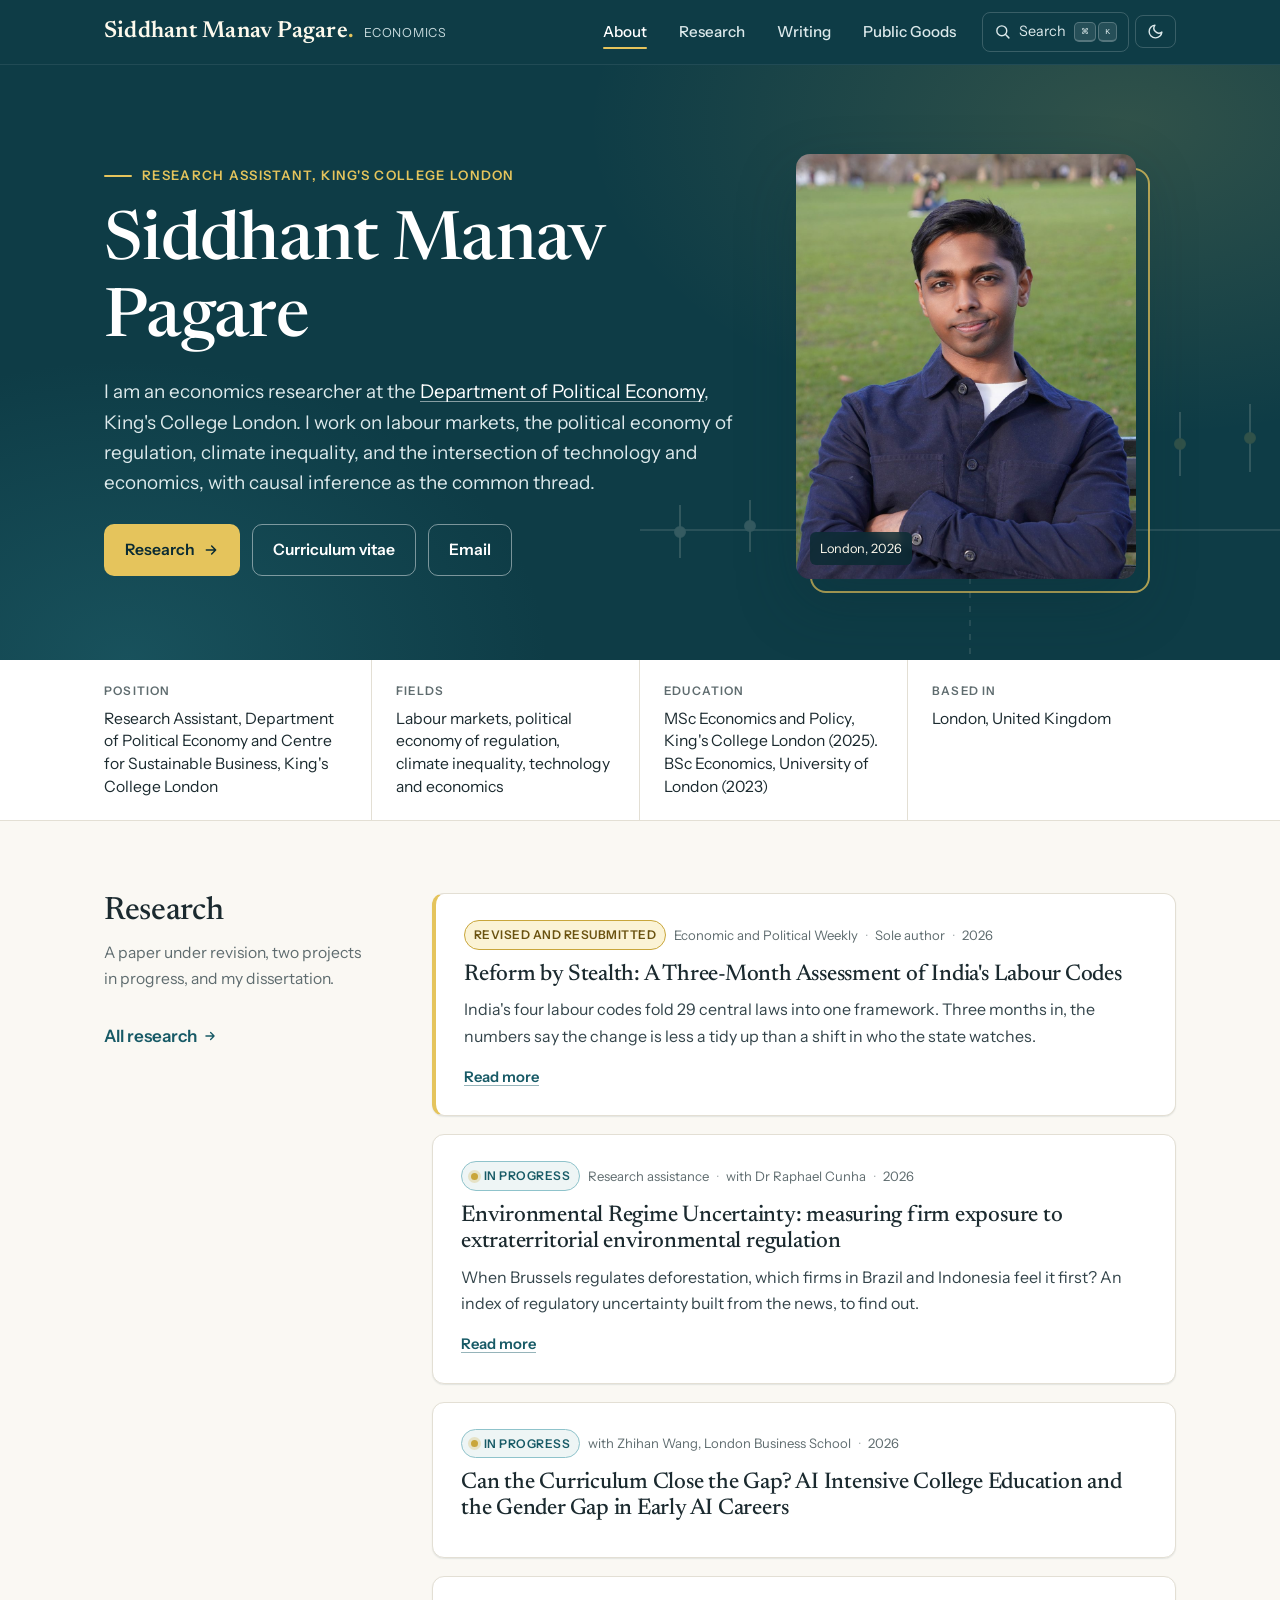
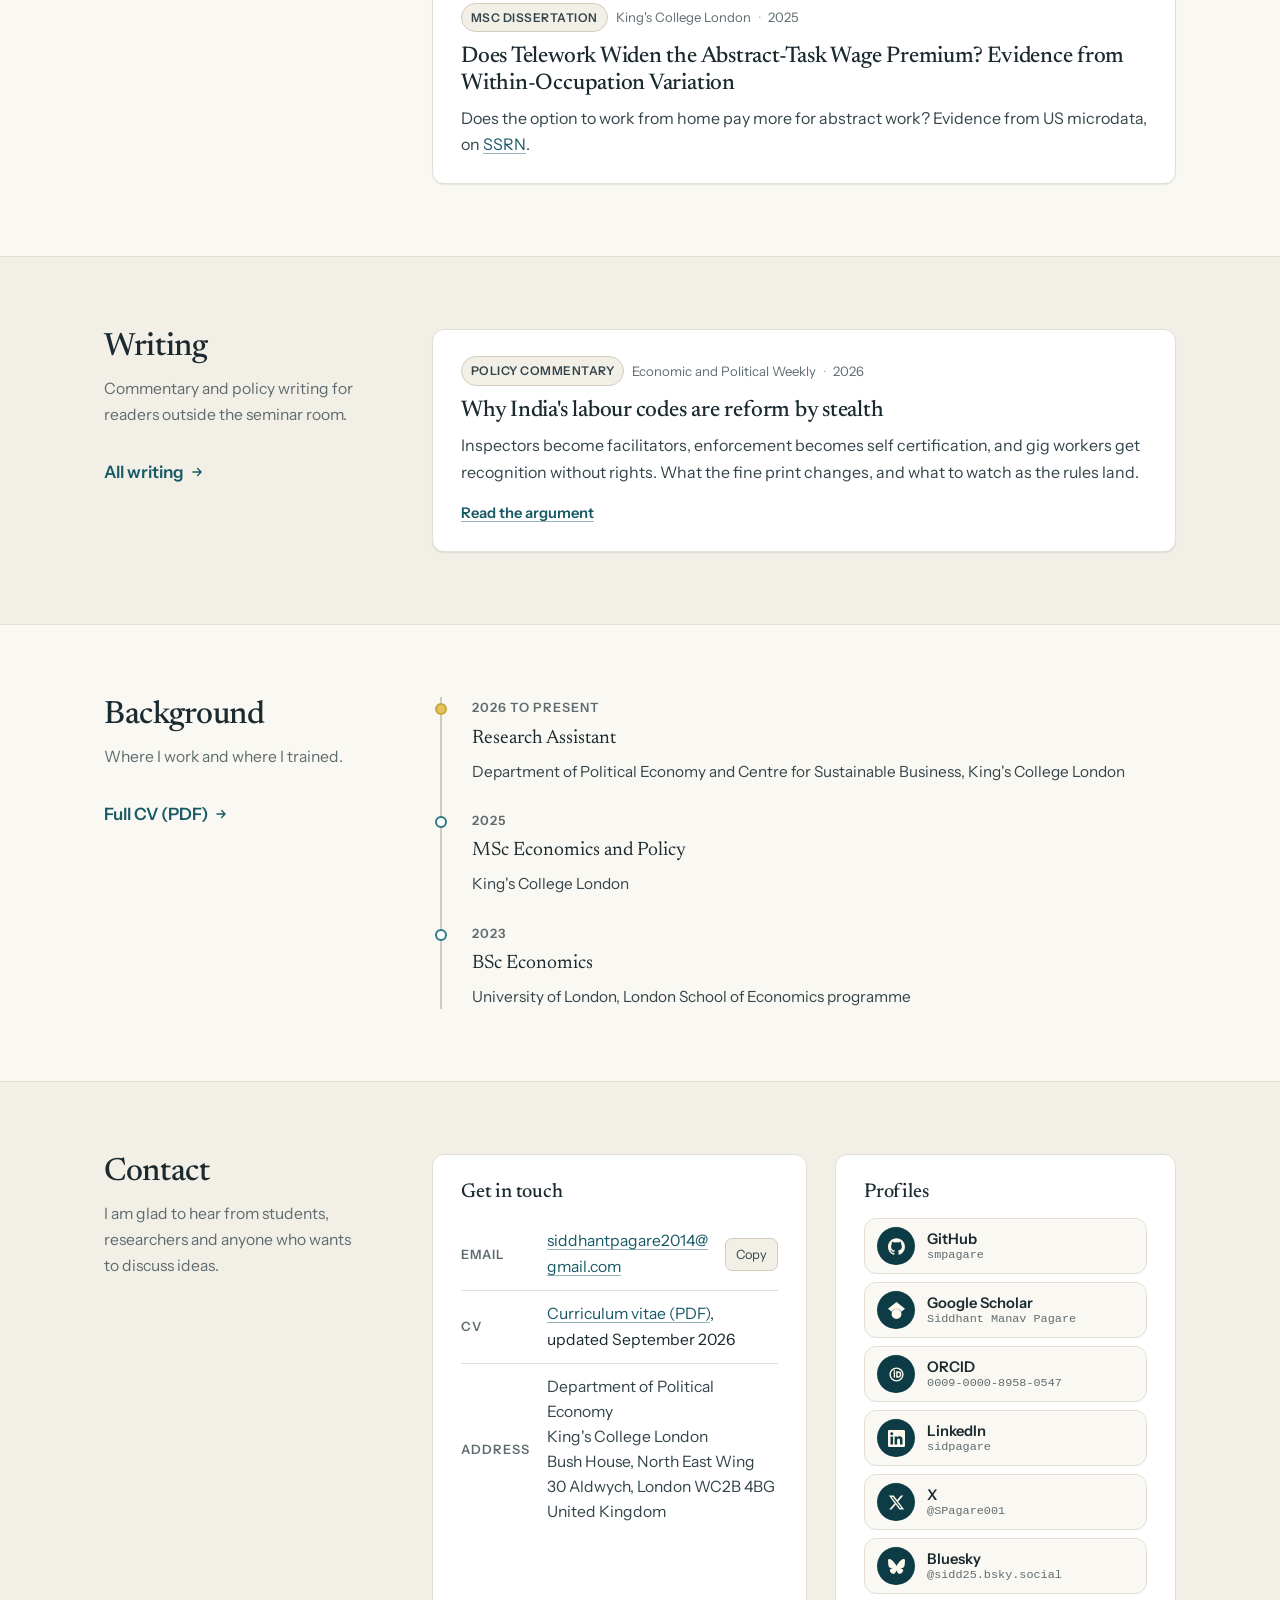
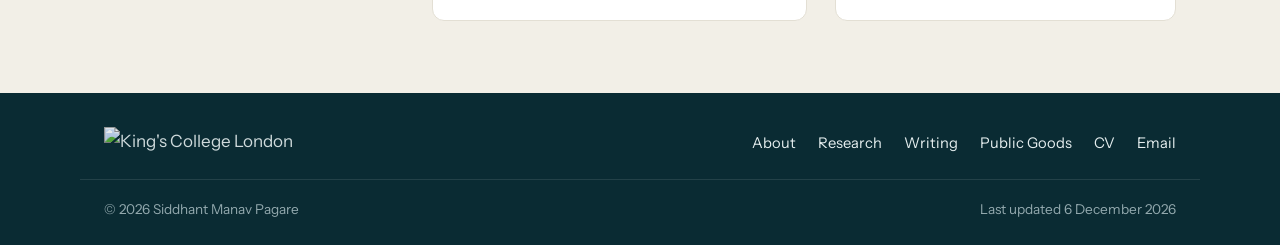
==== index.html @ ef408726 "fix: contact grid sizing and single column profiles list Let both contact grid tracks shrink below t" ====
<!DOCTYPE html>
<html lang="en">
<head>
    <meta charset="UTF-8">
    <meta name="viewport" content="width=device-width, initial-scale=1.0">
    <title>Siddhant Manav Pagare</title>
    <meta name="description" content="Siddhant Manav Pagare is a Research Assistant in the Department of Political Economy at King's College London, working on labour markets, regulation, climate inequality, and technology and economics.">
    <meta name="author" content="Siddhant Manav Pagare">
    <link rel="canonical" href="https://smpagare.github.io/personal-site/">
    <meta name="theme-color" content="#0E3C46">

    <meta property="og:type" content="website">
    <meta property="og:site_name" content="Siddhant Manav Pagare">
    <meta property="og:url" content="https://smpagare.github.io/personal-site/">
    <meta property="og:title" content="Siddhant Manav Pagare">
    <meta property="og:description" content="Research Assistant, Department of Political Economy, King's College London. Labour markets, regulation, climate inequality, technology and economics.">
    <meta property="og:image" content="https://smpagare.github.io/personal-site/og-image.jpg">
    <meta name="twitter:card" content="summary_large_image">
    <meta name="twitter:title" content="Siddhant Manav Pagare">
    <meta name="twitter:description" content="Research Assistant, Department of Political Economy, King's College London. Labour markets, regulation, climate inequality, technology and economics.">
    <meta name="twitter:image" content="https://smpagare.github.io/personal-site/og-image.jpg">

    <link rel="icon" type="image/svg+xml" href="favicon.svg?v=6">
    <link rel="icon" type="image/png" sizes="32x32" href="favicon-32x32.png?v=6">
    <link rel="apple-touch-icon" sizes="180x180" href="apple-touch-icon.png?v=6">

    <script>document.documentElement.classList.add("js");(function(){try{var t=localStorage.getItem("theme");if(t==="dark"||t==="light"){document.documentElement.setAttribute("data-theme",t);}}catch(e){}})();</script>
    <link rel="preconnect" href="https://fonts.googleapis.com">
    <link rel="preconnect" href="https://fonts.gstatic.com" crossorigin>
    <link href="https://fonts.googleapis.com/css2?family=Instrument+Sans:ital,wght@0,400;0,500;0,600;0,700;1,400&amp;family=Newsreader:ital,opsz,wght@0,6..72,400;0,6..72,500;0,6..72,600;1,6..72,400;1,6..72,500&amp;display=swap" rel="stylesheet">
    <link rel="stylesheet" href="style.css?v=9">

    <script type="application/ld+json">
    {
      "@context": "https://schema.org",
      "@type": "Person",
      "name": "Siddhant Manav Pagare",
      "url": "https://smpagare.github.io/personal-site/",
      "email": "mailto:siddhantpagare2014@gmail.com",
      "jobTitle": "Research Assistant",
      "affiliation": { "@type": "Organization", "name": "Department of Political Economy, King's College London" },
      "alumniOf": [
        { "@type": "CollegeOrUniversity", "name": "King's College London" },
        { "@type": "CollegeOrUniversity", "name": "University of London" }
      ],
      "sameAs": [
        "https://github.com/smpagare",
        "https://orcid.org/0009-0000-8958-0547",
        "https://www.linkedin.com/in/sidpagare/",
        "https://scholar.google.com/citations?user=FUcXey8AAAAJ"
      ]
    }
    </script>
</head>
<body>
    <a class="skip-link" href="#main">Skip to content</a>

    <header class="site-header">
        <div class="wrap">
            <a class="brand" href="index.html">
                <span class="brand-mark">Siddhant Manav Pagare<span class="dot">.</span></span>
                <span class="brand-sub">Economics</span>
            </a>
            <button class="icon-btn menu-btn" data-menu-toggle aria-expanded="false" aria-controls="site-nav" aria-label="Open menu">
                <svg viewBox="0 0 24 24" fill="none" stroke="currentColor" stroke-width="2" stroke-linecap="round"><path d="M4 7h16M4 12h16M4 17h16"/></svg>
            </button>
            <nav class="nav" id="site-nav" aria-label="Primary">
                <a href="index.html" aria-current="page">About</a>
                <a href="research.html">Research</a>
                <a href="writing.html">Writing</a>
                <a href="resources.html">Public Goods</a>
                <div class="nav-tools">
                    <button class="icon-btn search-btn" data-search-open aria-label="Search the site">
                        <svg viewBox="0 0 24 24" fill="none" stroke="currentColor" stroke-width="2" stroke-linecap="round"><circle cx="11" cy="11" r="7"/><path d="M21 21l-4.3-4.3"/></svg>
                        <span class="label">Search</span>
                        <span class="kbd"><kbd>&#8984;</kbd><kbd>K</kbd></span>
                    </button>
                    <button class="icon-btn theme-btn" data-theme-toggle aria-label="Switch colour theme">
                        <svg class="moon" viewBox="0 0 24 24" fill="none" stroke="currentColor" stroke-width="2" stroke-linecap="round" stroke-linejoin="round"><path d="M21 12.8A9 9 0 1 1 11.2 3a7 7 0 0 0 9.8 9.8z"/></svg>
                        <svg class="sun" viewBox="0 0 24 24" fill="none" stroke="currentColor" stroke-width="2" stroke-linecap="round"><circle cx="12" cy="12" r="4"/><path d="M12 2v2M12 20v2M4.9 4.9l1.4 1.4M17.7 17.7l1.4 1.4M2 12h2M20 12h2M4.9 19.1l1.4-1.4M17.7 6.3l1.4-1.4"/></svg>
                    </button>
                </div>
            </nav>
        </div>
    </header>

    <div class="search-dialog" id="search-dialog" role="dialog" aria-modal="true" aria-label="Site search" aria-hidden="true">
        <div class="search-panel">
            <div class="search-row">
                <svg viewBox="0 0 24 24" fill="none" stroke="currentColor" stroke-width="2" stroke-linecap="round"><circle cx="11" cy="11" r="7"/><path d="M21 21l-4.3-4.3"/></svg>
                <input id="search-input" type="search" placeholder="Search papers, writing, links and pages" autocomplete="off" spellcheck="false">
                <button class="copy-btn" data-search-close aria-label="Close search">Esc</button>
            </div>
            <div class="search-results" id="search-results"></div>
            <div class="search-foot"><span><kbd>&uarr;</kbd><kbd>&darr;</kbd> move</span><span><kbd>Enter</kbd> open</span><span><kbd>Esc</kbd> close</span></div>
        </div>
    </div>

    <main id="main">

        <!-- Hero -->
        <section class="hero" aria-labelledby="intro-heading">
            <svg class="hero-art" viewBox="0 0 720 420" aria-hidden="true" focusable="false" fill="none" stroke="#FDF9EC" stroke-width="2">
                <line x1="40" y1="230" x2="700" y2="230" stroke-opacity="0.7"/>
                <line x1="370" y1="40" x2="370" y2="400" stroke-dasharray="6 8" stroke-opacity="0.7"/>
                <g stroke-opacity="0.9">
                    <line x1="80" y1="205" x2="80" y2="258"/><circle cx="80" cy="232" r="5" fill="#FDF9EC"/>
                    <line x1="150" y1="200" x2="150" y2="252"/><circle cx="150" cy="226" r="5" fill="#FDF9EC"/>
                    <line x1="220" y1="212" x2="220" y2="262"/><circle cx="220" cy="237" r="5" fill="#FDF9EC"/>
                    <line x1="290" y1="206" x2="290" y2="254"/><circle cx="290" cy="230" r="5" fill="#FDF9EC"/>
                    <line x1="440" y1="150" x2="440" y2="206"/><circle cx="440" cy="178" r="5" fill="#E5C45C" stroke="#E5C45C"/>
                    <line x1="510" y1="128" x2="510" y2="186"/><circle cx="510" cy="157" r="5" fill="#E5C45C" stroke="#E5C45C"/>
                    <line x1="580" y1="112" x2="580" y2="176"/><circle cx="580" cy="144" r="5" fill="#E5C45C" stroke="#E5C45C"/>
                    <line x1="650" y1="104" x2="650" y2="172"/><circle cx="650" cy="138" r="5" fill="#E5C45C" stroke="#E5C45C"/>
                </g>
            </svg>
            <div class="wrap">
                <div class="hero-text">
                    <p class="eyebrow">Research Assistant, King's College London</p>
                    <h1 id="intro-heading">Siddhant Manav<br>Pagare</h1>
                    <p class="lead">
                        I am an economics researcher at the
                        <a href="https://www.kcl.ac.uk/political-economy" target="_blank" rel="noopener">Department of Political Economy</a>,
                        King's College London. I work on labour markets, the political economy of regulation, climate inequality, and the intersection of technology and economics, with causal inference as the common thread.
                    </p>
                    <div class="hero-actions">
                        <a class="btn btn-gold" href="research.html">
                            Research
                            <svg viewBox="0 0 24 24" fill="none" stroke="currentColor" stroke-width="2.2" stroke-linecap="round" stroke-linejoin="round"><path d="M5 12h14M13 6l6 6-6 6"/></svg>
                        </a>
                        <a class="btn btn-outline" href="cv.pdf" target="_blank" rel="noopener">Curriculum vitae</a>
                        <a class="btn btn-outline" href="mailto:siddhantpagare2014@gmail.com">Email</a>
                    </div>
                </div>
                <figure class="hero-photo">
                    <img src="photo.jpg" alt="Portrait of Siddhant Manav Pagare" width="1000" height="1250" fetchpriority="high">
                    <figcaption class="caption">London, 2026</figcaption>
                </figure>
            </div>
        </section>

        <!-- At a glance -->
        <section class="facts" aria-label="At a glance">
            <dl class="wrap">
                <div class="fact"><dt>Position</dt><dd>Research Assistant, Department of Political Economy and Centre for Sustainable Business, King's College London</dd></div>
                <div class="fact"><dt>Fields</dt><dd>Labour markets, political economy of regulation, climate inequality, technology and economics</dd></div>
                <div class="fact"><dt>Education</dt><dd>MSc Economics and Policy, King's College London (2025). BSc Economics, University of London (2023)</dd></div>
                <div class="fact"><dt>Based in</dt><dd>London, United Kingdom</dd></div>
            </dl>
        </section>

        <!-- Research -->
        <section class="section" id="research">
            <div class="wrap section-grid">
                <div class="section-head reveal">
                    <h2>Research</h2>
                    <p>A paper under revision, two projects in progress, and my dissertation.</p>
                    <a class="more" href="research.html">All research <svg viewBox="0 0 24 24" fill="none" stroke="currentColor" stroke-width="2.2" stroke-linecap="round" stroke-linejoin="round"><path d="M5 12h14M13 6l6 6-6 6"/></svg></a>
                </div>
                <div class="stack">
                    <article class="card card-featured reveal" data-index="labour codes India retrenchment threshold Industrial Relations Code gig workers ASI PLFS EPW" id="reform-by-stealth">
                        <div class="card-meta">
                            <span class="tag tag-gold">Revised and resubmitted</span>
                            <span>Economic and Political Weekly</span><span class="dot">&middot;</span><span>Sole author</span><span class="dot">&middot;</span><span>2026</span>
                        </div>
                        <h3><a href="research.html#working-papers">Reform by Stealth: A Three-Month Assessment of India's Labour Codes</a></h3>
                        <p class="summary">India's four labour codes fold 29 central laws into one framework. Three months in, the numbers say the change is less a tidy up than a shift in who the state watches.</p>
                        <div class="card-actions"><a href="research.html#working-papers">Read more</a></div>
                    </article>

                    <article class="card reveal" data-index="Environmental Regime Uncertainty ERU index EU Deforestation Regulation Brazil Indonesia Raphael Cunha text as data Baker Bloom Davis" id="eru-project">
                        <div class="card-meta">
                            <span class="tag tag-teal tag-live">In progress</span>
                            <span>Research assistance</span><span class="dot">&middot;</span><span>with Dr Raphael Cunha</span><span class="dot">&middot;</span><span>2026</span>
                        </div>
                        <h3><a href="research.html#current-projects">Environmental Regime Uncertainty: measuring firm exposure to extraterritorial environmental regulation</a></h3>
                        <p class="summary">When Brussels regulates deforestation, which firms in Brazil and Indonesia feel it first? An index of regulatory uncertainty built from the news, to find out.</p>
                        <div class="card-actions"><a href="research.html#current-projects">Read more</a></div>
                    </article>

                    <article class="card reveal" data-index="Can the Curriculum Close the Gap AI Intensive College Education Gender Gap Early AI Careers Zhihan Wang research proposal" id="curriculum-gap">
                        <div class="card-meta">
                            <span class="tag tag-teal tag-live">In progress</span>
                            <span>with Zhihan Wang, London Business School</span><span class="dot">&middot;</span><span>2026</span>
                        </div>
                        <h3><a href="research.html#current-projects">Can the Curriculum Close the Gap? AI Intensive College Education and the Gender Gap in Early AI Careers</a></h3>
                    </article>

                    <article class="card reveal" data-index="telework remote work wage premium abstract tasks CPS O*NET Dingel Neiman dissertation SSRN" id="telework-dissertation">
                        <div class="card-meta">
                            <span class="tag">MSc dissertation</span>
                            <span>King's College London</span><span class="dot">&middot;</span><span>2025</span>
                        </div>
                        <h3><a href="research.html#dissertation">Does Telework Widen the Abstract-Task Wage Premium? Evidence from Within-Occupation Variation</a></h3>
                        <p class="summary">Does the option to work from home pay more for abstract work? Evidence from US microdata, on <a href="https://papers.ssrn.com/sol3/papers.cfm?abstract_id=6312638" target="_blank" rel="noopener">SSRN</a>.</p>
                    </article>
                </div>
            </div>
        </section>

        <!-- Writing -->
        <section class="section section-alt" id="writing">
            <div class="wrap section-grid">
                <div class="section-head reveal">
                    <h2>Writing</h2>
                    <p>Commentary and policy writing for readers outside the seminar room.</p>
                    <a class="more" href="writing.html">All writing <svg viewBox="0 0 24 24" fill="none" stroke="currentColor" stroke-width="2.2" stroke-linecap="round" stroke-linejoin="round"><path d="M5 12h14M13 6l6 6-6 6"/></svg></a>
                </div>
                <div class="stack">
                    <article class="card reveal" data-index="commentary policy labour codes inspector facilitator self certification">
                        <div class="card-meta"><span class="tag">Policy commentary</span><span>Economic and Political Weekly</span><span class="dot">&middot;</span><span>2026</span></div>
                        <h3><a href="writing.html#commentary">Why India's labour codes are reform by stealth</a></h3>
                        <p class="summary">Inspectors become facilitators, enforcement becomes self certification, and gig workers get recognition without rights. What the fine print changes, and what to watch as the rules land.</p>
                        <div class="card-actions"><a href="writing.html#commentary">Read the argument</a></div>
                    </article>
                </div>
            </div>
        </section>

        <!-- Background -->
        <section class="section" id="background">
            <div class="wrap section-grid">
                <div class="section-head reveal">
                    <h2>Background</h2>
                    <p>Where I work and where I trained.</p>
                    <a class="more" href="cv.pdf" target="_blank" rel="noopener">Full CV (PDF) <svg viewBox="0 0 24 24" fill="none" stroke="currentColor" stroke-width="2.2" stroke-linecap="round" stroke-linejoin="round"><path d="M5 12h14M13 6l6 6-6 6"/></svg></a>
                </div>
                <ol class="timeline reveal" data-index="background education King's College London University of London London School of Economics MSc BSc">
                    <li class="now">
                        <div class="when">2026 to present</div>
                        <div class="what">Research Assistant</div>
                        <div class="where">Department of Political Economy and Centre for Sustainable Business, King's College London</div>
                    </li>
                    <li>
                        <div class="when">2025</div>
                        <div class="what">MSc Economics and Policy</div>
                        <div class="where">King's College London</div>
                    </li>
                    <li>
                        <div class="when">2023</div>
                        <div class="what">BSc Economics</div>
                        <div class="where">University of London, London School of Economics programme</div>
                    </li>
                </ol>
            </div>
        </section>

        <!-- Contact -->
        <section class="section section-alt" id="contact">
            <div class="wrap section-grid">
                <div class="section-head reveal">
                    <h2>Contact</h2>
                    <p>I am glad to hear from students, researchers and anyone who wants to discuss ideas.</p>
                </div>
                <div class="contact-grid">
                    <div class="contact-card reveal" data-index="email address office Bush House Aldwych WC2B 4BG contact">
                        <h3>Get in touch</h3>
                        <div class="contact-row">
                            <span class="k">Email</span>
                            <span class="v"><a href="mailto:siddhantpagare2014@gmail.com">siddhantpagare2014@gmail.com</a></span>
                            <button class="copy-btn" data-copy="siddhantpagare2014@gmail.com" type="button">Copy</button>
                        </div>
                        <div class="contact-row">
                            <span class="k">CV</span>
                            <span class="v"><a href="cv.pdf" target="_blank" rel="noopener">Curriculum vitae (PDF)</a>, updated September 2026</span>
                        </div>
                        <div class="contact-row">
                            <span class="k">Address</span>
                            <address class="v">Department of Political Economy<br>King's College London<br>Bush House, North East Wing<br>30 Aldwych, London WC2B 4BG<br>United Kingdom</address>
                        </div>
                    </div>
                    <div class="contact-card reveal" data-index="GitHub Google Scholar ORCID LinkedIn X Twitter Bluesky profiles social">
                        <h3>Profiles</h3>
                        <ul class="profiles">
                            <li><a href="https://github.com/smpagare" target="_blank" rel="noopener"><span class="pf-icon" aria-hidden="true"><svg viewBox="0 0 98 96" fill="currentColor"><path fill-rule="evenodd" clip-rule="evenodd" d="M48.854 0C21.839 0 0 22 0 49.217c0 21.756 13.993 40.172 33.405 46.69 2.427.49 3.316-1.059 3.316-2.362 0-1.141-.08-5.052-.08-9.127-13.59 2.934-16.42-5.867-16.42-5.867-2.184-5.704-5.42-7.17-5.42-7.17-4.448-3.015.324-3.015.324-3.015 4.934.326 7.523 5.052 7.523 5.052 4.367 7.496 11.404 5.378 14.235 4.074.404-3.178 1.699-5.378 3.074-6.6-10.839-1.141-22.243-5.378-22.243-24.283 0-5.378 1.94-9.778 5.014-13.2-.485-1.222-2.184-6.275.486-13.038 0 0 4.125-1.304 13.426 5.052a46.97 46.97 0 0 1 12.214-1.63c4.125 0 8.33.571 12.213 1.63 9.302-6.356 13.427-5.052 13.427-5.052 2.67 6.763.97 11.816.485 13.038 3.155 3.422 5.015 7.822 5.015 13.2 0 18.905-11.404 23.06-22.324 24.283 1.78 1.548 3.316 4.481 3.316 9.126 0 6.6-.08 11.897-.08 13.526 0 1.304.89 2.853 3.316 2.364 19.412-6.52 33.405-24.935 33.405-46.691C97.707 22 75.788 0 48.854 0z"/></svg></span><span class="pf-text"><span class="pf-name">GitHub</span><span class="pf-handle">smpagare</span></span></a></li>
                            <li><a href="https://scholar.google.com/citations?user=FUcXey8AAAAJ" target="_blank" rel="noopener"><span class="pf-icon" aria-hidden="true"><svg viewBox="0 0 24 24" fill="currentColor"><path d="M5.242 13.769L0 9.5 12 0l12 9.5-5.242 4.269C17.548 11.249 14.978 9.5 12 9.5c-2.977 0-5.548 1.748-6.758 4.269zM12 10a7 7 0 1 0 0 14 7 7 0 0 0 0-14z"/></svg></span><span class="pf-text"><span class="pf-name">Google Scholar</span><span class="pf-handle">Siddhant Manav Pagare</span></span></a></li>
                            <li><a href="https://orcid.org/0009-0000-8958-0547" target="_blank" rel="noopener"><span class="pf-icon" aria-hidden="true"><svg viewBox="0 0 24 24" fill="none" stroke="currentColor" stroke-width="2" stroke-linecap="round"><circle cx="12" cy="12" r="9"/><path d="M9 8.5v7M9 6.2v.1M12.5 8.5h1.8a3.5 3.5 0 0 1 0 7h-1.8z"/></svg></span><span class="pf-text"><span class="pf-name">ORCID</span><span class="pf-handle">0009-0000-8958-0547</span></span></a></li>
                            <li><a href="https://www.linkedin.com/in/sidpagare/" target="_blank" rel="noopener"><span class="pf-icon" aria-hidden="true"><svg viewBox="0 0 24 24" fill="currentColor"><path d="M20.447 20.452h-3.554v-5.569c0-1.328-.027-3.037-1.852-3.037-1.853 0-2.136 1.445-2.136 2.939v5.667H9.351V9h3.414v1.561h.046c.477-.9 1.637-1.85 3.37-1.85 3.601 0 4.267 2.37 4.267 5.455v6.286zM5.337 7.433a2.062 2.062 0 01-2.063-2.065 2.064 2.064 0 112.063 2.065zm1.782 13.019H3.555V9h3.564v11.452zM22.225 0H1.771C.792 0 0 .774 0 1.729v20.542C0 23.227.792 24 1.771 24h20.451C23.2 24 24 23.227 24 22.271V1.729C24 .774 23.2 0 22.222 0h.003z"/></svg></span><span class="pf-text"><span class="pf-name">LinkedIn</span><span class="pf-handle">sidpagare</span></span></a></li>
                            <li><a href="https://x.com/SPagare001" target="_blank" rel="noopener"><span class="pf-icon" aria-hidden="true"><svg viewBox="0 0 24 24" fill="currentColor"><path d="M18.244 2.25h3.308l-7.227 8.26 8.502 11.24H16.17l-5.214-6.817L4.99 21.75H1.68l7.73-8.835L1.254 2.25H8.08l4.713 6.231zm-1.161 17.52h1.833L7.084 4.126H5.117z"/></svg></span><span class="pf-text"><span class="pf-name">X</span><span class="pf-handle">@SPagare001</span></span></a></li>
                            <li><a href="https://bsky.app/profile/sidd25.bsky.social" target="_blank" rel="noopener"><span class="pf-icon" aria-hidden="true"><svg viewBox="0 0 568 501" fill="currentColor"><path d="M123.121 33.664C188.241 82.553 258.281 181.68 284 234.873c25.719-53.192 95.759-152.32 160.879-201.21C491.866-1.611 568-28.906 568 57.947c0 17.346-9.945 145.713-15.778 166.555-20.275 72.453-94.155 90.933-159.875 79.748C507.222 323.8 536.444 388.56 473.333 453.32c-119.86 122.992-172.272-30.859-185.702-70.281-2.462-7.227-3.614-10.608-3.631-7.733-.017-2.875-1.169.506-3.631 7.733-13.43 39.422-65.842 193.273-185.702 70.281-63.111-64.76-33.89-129.52 80.986-149.071-65.72 11.185-139.6-7.295-159.875-79.748C10.945 203.659 1 75.291 1 57.946 1-28.906 76.135-1.612 123.121 33.664z"/></svg></span><span class="pf-text"><span class="pf-name">Bluesky</span><span class="pf-handle">@sidd25.bsky.social</span></span></a></li>
                        </ul>
                    </div>
                </div>
            </div>
        </section>
    </main>

    <footer class="site-footer">
        <div class="wrap footer-row">
            <a class="footer-affil" href="https://www.kcl.ac.uk/political-economy" target="_blank" rel="noopener" aria-label="Department of Political Economy, King's College London"><img src="kcl-logo.svg" alt="King's College London"></a>
            <nav class="footer-nav" aria-label="Footer">
                <a href="index.html">About</a>
                <a href="research.html">Research</a>
                <a href="writing.html">Writing</a>
                <a href="resources.html">Public Goods</a>
                <a href="cv.pdf" target="_blank" rel="noopener">CV</a>
                <a href="mailto:siddhantpagare2014@gmail.com">Email</a>
            </nav>
        </div>
        <div class="wrap footer-bottom">
            <span>&copy; 2026 Siddhant Manav Pagare</span>
            <span>Last updated <span id="site-last-updated">September 2026</span></span>
        </div>
    </footer>

    <script src="site.js?v=9"></script>
</body>
</html>
---- style.css ----
/* =====================================================================
   Siddhant Manav Pagare, personal academic site
   Design system: deep teal, warm cream, gold accent.
   Display serif for headings, humanist sans for body.
   ===================================================================== */

:root {
    --font-display: "Newsreader", "Iowan Old Style", "Palatino Linotype", Georgia, serif;
    --font-body: "Instrument Sans", "Helvetica Neue", Arial, sans-serif;
    --font-mono: ui-monospace, "SF Mono", Menlo, Consolas, monospace;

    --teal-950: #0A2B33;
    --teal-900: #0E3C46;
    --teal-800: #124B57;
    --teal-700: #175A66;
    --teal-500: #2C7A86;
    --teal-300: #8FC3CB;
    --teal-100: #DCEBEC;
    --teal-050: #EEF5F5;

    --cream: #FDF9EC;
    --cream-2: #F6EFDB;
    --gold: #E5C45C;
    --gold-deep: #C9A63B;
    --gold-tint: #FBF3D5;

    --bg: #FAF8F3;
    --bg-2: #F2EFE7;
    --card: #FFFFFF;
    --ink: #1B2A2F;
    --ink-2: #33444A;
    --muted: #5F6C6F;
    --line: #E3DFD4;
    --line-2: #D2CCBD;
    --link: #175A66;
    --link-hover: #0E3C46;
    --focus: #C9A63B;

    --hero-bg: var(--teal-900);
    --hero-ink: var(--cream);
    --hero-muted: #C7DADD;

    --shadow-sm: 0 1px 2px rgba(14, 60, 70, 0.06), 0 1px 1px rgba(14, 60, 70, 0.04);
    --shadow-md: 0 8px 24px rgba(14, 60, 70, 0.10);
    --shadow-lg: 0 24px 60px rgba(10, 43, 51, 0.28);

    --radius: 12px;
    --radius-sm: 8px;
    --wrap: 1120px;
    --gutter: 24px;
    --header-h: 64px;

    color-scheme: light;
}

@media (prefers-color-scheme: dark) {
    :root:not([data-theme="light"]) {
        --bg: #0F1A1D;
        --bg-2: #142327;
        --card: #162A2F;
        --ink: #E8EEEE;
        --ink-2: #CBD7D9;
        --muted: #9FB0B3;
        --line: #26393E;
        --line-2: #34494F;
        --link: #6FC0CB;
        --link-hover: #A5DCE3;
        --teal-100: #1D3B42;
        --teal-050: #16323A;
        --gold-tint: #3A3218;
        --hero-bg: #0A2B33;
        --shadow-sm: 0 1px 2px rgba(0, 0, 0, 0.35);
        --shadow-md: 0 8px 24px rgba(0, 0, 0, 0.35);
        color-scheme: dark;
    }
}

:root[data-theme="dark"] {
    --bg: #0F1A1D;
    --bg-2: #142327;
    --card: #162A2F;
    --ink: #E8EEEE;
    --ink-2: #CBD7D9;
    --muted: #9FB0B3;
    --line: #26393E;
    --line-2: #34494F;
    --link: #6FC0CB;
    --link-hover: #A5DCE3;
    --teal-100: #1D3B42;
    --teal-050: #16323A;
    --gold-tint: #3A3218;
    --hero-bg: #0A2B33;
    --shadow-sm: 0 1px 2px rgba(0, 0, 0, 0.35);
    --shadow-md: 0 8px 24px rgba(0, 0, 0, 0.35);
    color-scheme: dark;
}

/* ===== Reset ===== */
*, *::before, *::after { box-sizing: border-box; }
html { scroll-behavior: smooth; -webkit-text-size-adjust: 100%; }
@media (prefers-reduced-motion: reduce) {
    html { scroll-behavior: auto; }
    *, *::before, *::after { animation: none !important; transition: none !important; }
}
body {
    margin: 0;
    font-family: var(--font-body);
    font-size: 17px;
    line-height: 1.65;
    color: var(--ink);
    background: var(--bg);
    -webkit-font-smoothing: antialiased;
}
img, svg { display: block; max-width: 100%; }
img { height: auto; }
h1, h2, h3, h4 { font-family: var(--font-display); font-weight: 500; line-height: 1.15; margin: 0; color: var(--ink); letter-spacing: -0.01em; }
p { margin: 0 0 1em; }
p:last-child { margin-bottom: 0; }
a { color: var(--link); text-decoration: underline; text-decoration-thickness: 1px; text-underline-offset: 3px; text-decoration-color: color-mix(in srgb, var(--link) 45%, transparent); transition: color .15s ease, text-decoration-color .15s ease; }
a:hover { color: var(--link-hover); text-decoration-color: currentColor; }
:focus-visible { outline: 2px solid var(--focus); outline-offset: 3px; border-radius: 4px; }
button { font: inherit; color: inherit; }
kbd { font-family: var(--font-mono); font-size: 0.72em; padding: 2px 6px; border: 1px solid var(--line-2); border-bottom-width: 2px; border-radius: 5px; background: var(--bg-2); color: var(--muted); }
.visually-hidden { position: absolute !important; width: 1px; height: 1px; overflow: hidden; clip: rect(0 0 0 0); white-space: nowrap; }
.skip-link { position: absolute; left: 16px; top: -60px; z-index: 1000; background: var(--gold); color: var(--teal-950); padding: 10px 14px; border-radius: 8px; font-weight: 600; text-decoration: none; }
.skip-link:focus { top: 12px; }

.wrap { width: 100%; max-width: var(--wrap); margin: 0 auto; padding: 0 var(--gutter); }

/* ===== Header ===== */
.site-header {
    position: sticky; top: 0; z-index: 100;
    background: var(--teal-900);
    color: var(--cream);
    border-bottom: 1px solid rgba(255, 255, 255, 0.08);
}
.site-header .wrap { display: flex; align-items: center; justify-content: space-between; gap: 16px; min-height: var(--header-h); }
.brand { display: flex; align-items: baseline; gap: 10px; text-decoration: none; color: var(--cream); }
.brand:hover { color: #fff; }
.brand-mark { font-family: var(--font-display); font-size: 1.45rem; font-weight: 600; letter-spacing: 0.01em; }
.brand-mark .dot { color: var(--gold); }
.brand-sub { font-size: 0.78rem; color: var(--hero-muted); letter-spacing: 0.06em; text-transform: uppercase; }
.nav { display: flex; align-items: center; gap: 4px; }
.nav a { color: #DCE9EB; text-decoration: none; padding: 8px 14px; border-radius: 8px; font-size: 0.95rem; font-weight: 500; position: relative; }
.nav a:hover { color: #fff; background: rgba(255, 255, 255, 0.08); }
.nav a[aria-current="page"] { color: #fff; }
.nav a[aria-current="page"]::after { content: ""; position: absolute; left: 14px; right: 14px; bottom: 4px; height: 2px; background: var(--gold); border-radius: 2px; }
.nav-tools { display: flex; align-items: center; gap: 6px; margin-left: 8px; }
.icon-btn { display: inline-flex; align-items: center; gap: 8px; background: transparent; border: 1px solid rgba(255, 255, 255, 0.18); color: #DCE9EB; padding: 7px 11px; border-radius: 8px; cursor: pointer; transition: background .15s ease, color .15s ease, border-color .15s ease; }
.icon-btn:hover { background: rgba(255, 255, 255, 0.10); color: #fff; border-color: rgba(255, 255, 255, 0.35); }
.icon-btn svg { width: 17px; height: 17px; }
.icon-btn .kbd { display: inline-flex; gap: 2px; font-family: var(--font-mono); font-size: 0.7rem; color: #B7CDD1; }
.icon-btn .label { font-size: 0.9rem; }
.theme-btn .sun { display: none; }
:root[data-theme="dark"] .theme-btn .sun { display: block; }
:root[data-theme="dark"] .theme-btn .moon { display: none; }
@media (prefers-color-scheme: dark) {
    :root:not([data-theme="light"]) .theme-btn .sun { display: block; }
    :root:not([data-theme="light"]) .theme-btn .moon { display: none; }
}
.menu-btn { display: none; }

.icon-btn .kbd kbd { background: rgba(255, 255, 255, 0.10); border-color: rgba(255, 255, 255, 0.22); color: #DCE9EB; }
.hero .tag { background: rgba(255, 255, 255, 0.08); border-color: rgba(255, 255, 255, 0.22); color: #E5EEEF; }

/* ===== Hero (home) ===== */
.hero {
    position: relative; overflow: hidden;
    background: var(--hero-bg); color: var(--hero-ink);
    padding: 72px 0 64px;
    isolation: isolate;
}
.hero::before {
    content: ""; position: absolute; inset: 0; z-index: -1;
    background:
        radial-gradient(900px 520px at 88% 10%, rgba(229, 196, 92, 0.16), transparent 60%),
        radial-gradient(700px 500px at 10% 100%, rgba(44, 122, 134, 0.35), transparent 60%);
}
.hero-art { position: absolute; right: -40px; bottom: -60px; width: 720px; max-width: 80vw; opacity: 0.16; z-index: -1; pointer-events: none; }
.hero .wrap { display: grid; grid-template-columns: minmax(0, 1.25fr) minmax(280px, 0.75fr); gap: 56px; align-items: center; }
.eyebrow { display: inline-flex; align-items: center; gap: 10px; font-size: 0.82rem; letter-spacing: 0.10em; text-transform: uppercase; color: var(--gold); font-weight: 600; margin-bottom: 18px; }
.eyebrow::before { content: ""; width: 28px; height: 2px; background: var(--gold); border-radius: 2px; }
.hero h1 { font-size: clamp(2.6rem, 5.4vw, 4.2rem); color: #fff; font-weight: 500; margin-bottom: 18px; }
.hero h1 em { font-style: italic; font-weight: 400; color: var(--gold); }
.hero h1 br { display: block; }
.hero .lead { font-size: 1.18rem; line-height: 1.6; color: #DCE9EB; max-width: 56ch; margin-bottom: 14px; }
.hero .lead a { color: #fff; text-decoration-color: rgba(255, 255, 255, 0.5); }
.hero .lead a:hover { text-decoration-color: #fff; }
.hero-actions { display: flex; flex-wrap: wrap; gap: 12px; margin-top: 26px; align-items: center; }
.btn { display: inline-flex; align-items: center; gap: 8px; padding: 12px 20px; border-radius: 10px; font-weight: 600; text-decoration: none; font-size: 0.98rem; border: 1px solid transparent; cursor: pointer; transition: transform .15s ease, background .15s ease, border-color .15s ease, color .15s ease; }
.btn:hover { transform: translateY(-1px); text-decoration: none; }
.btn svg { width: 16px; height: 16px; }
.btn-gold { background: var(--gold); color: var(--teal-950); }
.btn-gold:hover { background: #F0D272; color: var(--teal-950); }
.btn-outline { border-color: rgba(255, 255, 255, 0.45); color: #fff; }
.btn-outline:hover { background: rgba(255, 255, 255, 0.10); border-color: #fff; color: #fff; }
.btn-teal { background: var(--teal-700); color: #fff; }
.btn-teal:hover { background: var(--teal-800); color: #fff; }
.btn-light { border-color: var(--line-2); color: var(--ink); background: var(--card); }
.btn-light:hover { border-color: var(--teal-500); color: var(--link); }
.btn-sm { padding: 8px 14px; font-size: 0.9rem; border-radius: 8px; }
.hero-photo { position: relative; justify-self: end; width: min(100%, 340px); }
.hero-photo img { width: 100%; height: auto; aspect-ratio: 4 / 5; object-fit: cover; border-radius: 14px; box-shadow: var(--shadow-lg); }
.hero-photo::after { content: ""; position: absolute; inset: 14px -14px -14px 14px; border: 2px solid var(--gold); border-radius: 16px; z-index: -1; opacity: 0.8; }
.hero-photo .caption { position: absolute; left: 14px; bottom: 14px; background: rgba(10, 43, 51, 0.82); color: var(--cream); font-size: 0.8rem; padding: 6px 10px; border-radius: 6px; backdrop-filter: blur(4px); }

/* ===== Facts strip ===== */
.facts { background: var(--card); border-bottom: 1px solid var(--line); }
.facts .wrap { display: grid; grid-template-columns: repeat(4, 1fr); }
.fact { padding: 22px 24px 22px 0; border-right: 1px solid var(--line); }
.fact + .fact { padding-left: 24px; }
.fact:last-child { border-right: none; }
.fact dt { font-size: 0.74rem; letter-spacing: 0.10em; text-transform: uppercase; color: var(--muted); font-weight: 600; margin-bottom: 6px; }
.fact dd { margin: 0; font-size: 0.98rem; color: var(--ink); line-height: 1.45; }
.fact dd a { color: inherit; text-decoration-color: var(--line-2); }

/* ===== Sections ===== */
.section { padding: 72px 0; border-bottom: 1px solid var(--line); }
.section:last-of-type { border-bottom: none; }
.section-alt { background: var(--bg-2); }
.section-grid { display: grid; grid-template-columns: 280px minmax(0, 1fr); gap: 48px; align-items: start; }
.section-head { position: sticky; top: calc(var(--header-h) + 24px); }
.section-head h2 { font-size: 2rem; margin-bottom: 10px; }
.section-head p { color: var(--muted); font-size: 0.98rem; max-width: 26ch; }
.section-head .more { display: inline-flex; align-items: center; gap: 6px; margin-top: 14px; font-weight: 600; text-decoration: none; }
.section-head .more:hover { text-decoration: underline; }
.section-head .more svg { width: 14px; height: 14px; transition: transform .15s ease; }
.section-head .more:hover svg { transform: translateX(3px); }
.page-title { padding: 56px 0 40px; border-bottom: 1px solid var(--line); background: var(--card); }
.page-title h1 { font-size: clamp(2.2rem, 4.5vw, 3.2rem); margin-bottom: 12px; }
.page-title .lede { font-size: 1.12rem; color: var(--ink-2); max-width: 62ch; }
.page-title .crumbs { font-size: 0.85rem; color: var(--muted); margin-bottom: 18px; }
.page-title .crumbs a { color: var(--muted); }
.page-title .crumbs span { margin: 0 8px; opacity: 0.6; }

/* ===== Cards, entries ===== */
.stack { display: grid; gap: 18px; }
.card { background: var(--card); border: 1px solid var(--line); border-radius: var(--radius); padding: 26px 28px; box-shadow: var(--shadow-sm); transition: border-color .2s ease, box-shadow .2s ease, transform .2s ease; }
.card:hover { border-color: var(--line-2); box-shadow: var(--shadow-md); }
.card-featured { border-left: 4px solid var(--gold); }
.card-meta { display: flex; flex-wrap: wrap; gap: 8px; align-items: center; margin-bottom: 12px; font-size: 0.82rem; color: var(--muted); }
.card-meta .dot { opacity: 0.5; }
.card h3 { font-size: 1.42rem; margin-bottom: 8px; }
.card h3 a { color: inherit; text-decoration: none; }
.card h3 a:hover { color: var(--link); }
.card .sub { color: var(--ink-2); font-size: 0.98rem; margin-bottom: 12px; }
.card .summary { color: var(--ink-2); font-size: 1rem; }
.card-actions { display: flex; flex-wrap: wrap; gap: 8px 14px; margin-top: 16px; align-items: center; }
.card-actions a { font-weight: 600; font-size: 0.92rem; }
.tag { display: inline-flex; align-items: center; gap: 6px; font-size: 0.75rem; font-weight: 600; letter-spacing: 0.04em; text-transform: uppercase; padding: 4px 9px; border-radius: 999px; border: 1px solid var(--line-2); color: var(--ink-2); background: var(--bg-2); }
.tag-gold { background: var(--gold-tint); border-color: var(--gold-deep); color: #6A5210; }
:root[data-theme="dark"] .tag-gold { color: var(--gold); }
@media (prefers-color-scheme: dark) { :root:not([data-theme="light"]) .tag-gold { color: var(--gold); } }
.tag-teal { background: var(--teal-050); border-color: var(--teal-300); color: var(--teal-700); }
:root[data-theme="dark"] .tag-teal { color: var(--link); }
@media (prefers-color-scheme: dark) { :root:not([data-theme="light"]) .tag-teal { color: var(--link); } }
.tag-live::before { content: ""; width: 7px; height: 7px; border-radius: 50%; background: var(--gold-deep); box-shadow: 0 0 0 3px rgba(201, 166, 59, 0.25); }

/* Abstract disclosure */
details.abstract { margin-top: 14px; border-top: 1px dashed var(--line-2); padding-top: 10px; }
details.abstract summary { cursor: pointer; list-style: none; display: inline-flex; align-items: center; gap: 8px; font-weight: 600; font-size: 0.92rem; color: var(--link); }
details.abstract summary::-webkit-details-marker { display: none; }
details.abstract summary::before { content: "+"; display: inline-grid; place-items: center; width: 18px; height: 18px; border-radius: 50%; border: 1px solid currentColor; font-size: 0.85rem; line-height: 1; }
details.abstract[open] summary::before { content: "\2212"; }
details.abstract .body { margin-top: 10px; color: var(--ink-2); font-size: 0.97rem; line-height: 1.7; }
details.abstract .body p + p { margin-top: 0.7em; }

/* Filters and chips */
.toolbar { display: flex; flex-wrap: wrap; gap: 10px; align-items: center; margin-bottom: 22px; }
.chip { border: 1px solid var(--line-2); background: var(--card); color: var(--ink-2); padding: 7px 14px; border-radius: 999px; font-size: 0.88rem; font-weight: 500; cursor: pointer; transition: all .15s ease; }
.chip:hover { border-color: var(--teal-500); color: var(--link); }
.chip[aria-pressed="true"] { background: var(--teal-700); border-color: var(--teal-700); color: #fff; }
.chip .count { opacity: 0.6; margin-left: 4px; font-size: 0.8em; }
.filter-input { display: flex; align-items: center; gap: 10px; width: 100%; max-width: 420px; border: 1px solid var(--line-2); background: var(--card); border-radius: 10px; padding: 9px 12px; }
.filter-input svg { width: 16px; height: 16px; color: var(--muted); flex-shrink: 0; }
.filter-input input { border: none; outline: none; background: transparent; font: inherit; color: var(--ink); width: 100%; }
.filter-input input::placeholder { color: var(--muted); }
.empty-note { color: var(--muted); font-style: italic; padding: 14px 0; display: none; }
.empty-note.show { display: block; }
[hidden] { display: none !important; }

/* Contents bar (sticky in page navigation) */
.contents-bar { position: sticky; top: var(--header-h); z-index: 50; background: var(--gold); color: var(--teal-950); border-bottom: 1px solid var(--gold-deep); }
.contents-bar .wrap { display: flex; align-items: center; gap: 4px; overflow-x: auto; scrollbar-width: none; }
.contents-bar .wrap::-webkit-scrollbar { display: none; }
.contents-bar .label { font-size: 0.78rem; letter-spacing: 0.08em; text-transform: uppercase; font-weight: 700; padding: 12px 14px 12px 0; white-space: nowrap; border-right: 1px solid rgba(10, 43, 51, 0.2); margin-right: 6px; }
.contents-bar a { color: var(--teal-950); text-decoration: none; padding: 12px 12px; font-size: 0.92rem; font-weight: 500; white-space: nowrap; border-bottom: 2px solid transparent; opacity: 0.8; }
.contents-bar a:hover, .contents-bar a.active { opacity: 1; border-bottom-color: var(--teal-950); }

/* Timeline */
.timeline { list-style: none; margin: 0; padding: 0; display: grid; gap: 0; }
.timeline li { position: relative; padding: 0 0 26px 30px; border-left: 2px solid var(--line-2); margin-left: 8px; }
.timeline li:last-child { padding-bottom: 0; }
.timeline li::before { content: ""; position: absolute; left: -7px; top: 6px; width: 12px; height: 12px; border-radius: 50%; background: var(--card); border: 2px solid var(--teal-500); }
.timeline li.now::before { background: var(--gold); border-color: var(--gold-deep); }
.timeline .when { font-size: 0.8rem; letter-spacing: 0.08em; text-transform: uppercase; color: var(--muted); font-weight: 600; }
.timeline .what { font-family: var(--font-display); font-size: 1.22rem; margin: 4px 0 4px; }
.timeline .where { color: var(--ink-2); font-size: 0.96rem; }

/* Contact */
.contact-grid { display: grid; grid-template-columns: minmax(0, 1.1fr) minmax(0, 1fr); gap: 28px; }
.contact-card { background: var(--card); border: 1px solid var(--line); border-radius: var(--radius); padding: 26px 28px; }
.contact-card h3 { font-size: 1.25rem; margin-bottom: 14px; }
.contact-row { display: flex; align-items: center; justify-content: space-between; gap: 12px; padding: 10px 0; border-bottom: 1px solid var(--line); }
.contact-row:last-child { border-bottom: none; }
.contact-row .k { font-size: 0.8rem; letter-spacing: 0.08em; text-transform: uppercase; color: var(--muted); font-weight: 600; min-width: 74px; }
.contact-row .v { flex: 1; min-width: 0; font-size: 0.98rem; overflow-wrap: anywhere; }
.copy-btn { border: 1px solid var(--line-2); background: var(--bg-2); border-radius: 7px; padding: 5px 10px; font-size: 0.8rem; cursor: pointer; color: var(--ink-2); white-space: nowrap; }
.copy-btn:hover { border-color: var(--teal-500); color: var(--link); }
.copy-btn.done { background: var(--gold-tint); border-color: var(--gold-deep); }
address { font-style: normal; line-height: 1.6; color: var(--ink-2); }
.profiles { list-style: none; margin: 0; padding: 0; display: grid; grid-template-columns: minmax(0, 1fr); gap: 8px; }
.profiles li { min-width: 0; }
.profiles a { display: flex; align-items: center; gap: 12px; min-width: 0; padding: 8px 12px; border: 1px solid var(--line); border-radius: 12px; text-decoration: none; color: var(--ink); background: var(--bg); transition: border-color .15s ease, transform .15s ease, background .15s ease; }
.profiles a:hover { border-color: var(--gold-deep); background: var(--card); transform: translateY(-1px); color: var(--ink); }
.pf-icon { width: 38px; height: 38px; border-radius: 50%; display: grid; place-items: center; background: var(--teal-900); color: var(--cream); flex-shrink: 0; transition: background .15s ease, color .15s ease; }
.profiles a:hover .pf-icon { background: var(--teal-700); color: var(--gold); }
.pf-icon svg { width: 17px; height: 17px; }
.pf-text { display: flex; flex-direction: column; line-height: 1.25; min-width: 0; }
.pf-name { font-weight: 600; font-size: 0.92rem; }
.pf-handle { font-family: var(--font-mono); font-size: 0.74rem; color: var(--muted); overflow: hidden; text-overflow: ellipsis; white-space: nowrap; }

/* Link library (public goods) */
.link-groups { display: grid; gap: 34px; }
.link-group h3 { font-size: 1.35rem; margin-bottom: 4px; }
.link-group .group-note { color: var(--muted); font-size: 0.92rem; margin-bottom: 12px; }
.link-list { list-style: none; margin: 0; padding: 0; display: grid; gap: 10px; }
.link-item { background: var(--card); border: 1px solid var(--line); border-radius: var(--radius-sm); padding: 14px 16px; display: grid; grid-template-columns: 1fr auto; gap: 6px 14px; align-items: start; transition: border-color .15s ease; }
.link-item:hover { border-color: var(--teal-300); }
.link-item .t { font-weight: 600; font-size: 1rem; }
.link-item .d { grid-column: 1 / -1; color: var(--ink-2); font-size: 0.93rem; }
.link-item .host { font-family: var(--font-mono); font-size: 0.72rem; color: var(--muted); background: var(--bg-2); padding: 3px 7px; border-radius: 5px; white-space: nowrap; }
mark { background: var(--gold-tint); color: inherit; padding: 0 2px; border-radius: 3px; }

/* Writing */
.entry { display: grid; grid-template-columns: 110px 1fr; gap: 20px; padding: 24px 0; border-bottom: 1px solid var(--line); }
.entry:first-child { padding-top: 0; }
.entry:last-child { border-bottom: none; }
.entry .date { font-size: 0.85rem; color: var(--muted); font-weight: 600; letter-spacing: 0.04em; padding-top: 6px; }
.entry h3 { font-size: 1.35rem; margin-bottom: 6px; }
.entry .venue { color: var(--ink-2); font-size: 0.95rem; margin-bottom: 8px; }
.entry .summary { color: var(--ink-2); }

/* Callout */
.callout { background: var(--teal-050); border: 1px solid var(--teal-100); border-left: 4px solid var(--teal-500); border-radius: var(--radius-sm); padding: 16px 18px; color: var(--ink-2); font-size: 0.96rem; }
.callout strong { color: var(--ink); }

/* ===== Footer ===== */
.site-footer { background: var(--teal-950); color: #C7DADD; padding: 34px 0 24px; }
.site-footer a { color: #E5EEEF; text-decoration: none; }
.site-footer a:hover { color: #fff; text-decoration: underline; }
.footer-row { display: flex; align-items: center; justify-content: space-between; gap: 24px; padding-bottom: 20px; border-bottom: 1px solid rgba(255, 255, 255, 0.10); }
.footer-affil img { height: 32px; width: auto; opacity: 0.9; }
.footer-nav { display: flex; flex-wrap: wrap; gap: 6px 22px; font-size: 0.92rem; }
.footer-bottom { display: flex; flex-wrap: wrap; justify-content: space-between; gap: 10px; padding-top: 18px; font-size: 0.85rem; color: #93A9AE; }

/* ===== Search dialog ===== */
.search-dialog { position: fixed; inset: 0; z-index: 500; display: none; align-items: flex-start; justify-content: center; padding: 10vh 16px 16px; background: rgba(10, 43, 51, 0.55); backdrop-filter: blur(6px); }
.search-dialog.open { display: flex; }
.search-panel { width: 100%; max-width: 680px; background: var(--card); border-radius: 14px; box-shadow: var(--shadow-lg); overflow: hidden; border: 1px solid var(--line); animation: pop .18s ease-out; }
@keyframes pop { from { transform: translateY(8px) scale(0.985); opacity: 0; } to { transform: none; opacity: 1; } }
.search-row { display: flex; align-items: center; gap: 12px; padding: 14px 18px; border-bottom: 1px solid var(--line); }
.search-row svg { width: 20px; height: 20px; color: var(--muted); flex-shrink: 0; }
.search-row input { flex: 1; border: none; outline: none; background: transparent; font: inherit; font-size: 1.08rem; color: var(--ink); }
.search-row input::placeholder { color: var(--muted); }
.search-results { max-height: 58vh; overflow-y: auto; }
.search-group { padding: 10px 18px 4px; font-size: 0.72rem; letter-spacing: 0.10em; text-transform: uppercase; color: var(--muted); font-weight: 700; }
.search-hit { display: block; padding: 11px 18px; text-decoration: none; color: var(--ink); border-left: 3px solid transparent; }
.search-hit:hover, .search-hit.active { background: var(--bg-2); border-left-color: var(--gold); }
.search-hit .t { font-weight: 600; font-size: 0.98rem; }
.search-hit .s { font-size: 0.88rem; color: var(--muted); margin-top: 2px; overflow: hidden; display: -webkit-box; -webkit-line-clamp: 2; -webkit-box-orient: vertical; }
.search-empty, .search-hint { padding: 22px 18px; color: var(--muted); font-size: 0.95rem; }
.search-hint kbd { margin: 0 2px; }
.search-foot { display: flex; gap: 16px; padding: 10px 18px; border-top: 1px solid var(--line); font-size: 0.78rem; color: var(--muted); background: var(--bg-2); }

/* ===== Reveal (only when JavaScript runs; content stays visible without it) ===== */
html.js .reveal { opacity: 0; transform: translateY(14px); transition: opacity .6s ease, transform .6s ease; }
html.js .reveal.in { opacity: 1; transform: none; }
@media (prefers-reduced-motion: reduce) { html.js .reveal { opacity: 1; transform: none; } }

/* ===== Not found ===== */
.notfound { min-height: 60vh; display: grid; place-items: center; text-align: center; padding: 60px 0; }
.notfound h1 { font-size: 5rem; color: var(--teal-700); }

/* ===== Responsive ===== */
@media (max-width: 1000px) {
    .section-grid { grid-template-columns: 1fr; gap: 22px; }
    .section-head { position: static; }
    .section-head p { max-width: 60ch; }
    .facts .wrap { grid-template-columns: repeat(2, 1fr); }
    .fact:nth-child(2) { border-right: none; }
    .fact:nth-child(3) { padding-left: 0; border-top: 1px solid var(--line); }
    .fact:nth-child(4) { border-top: 1px solid var(--line); }
    .contact-grid { grid-template-columns: 1fr; }
}
@media (max-width: 760px) {
    :root { --gutter: 16px; --header-h: 58px; }
    body { font-size: 16px; }
    .brand-sub { display: none; }
    .nav { position: absolute; left: 0; right: 0; top: 100%; flex-direction: column; align-items: stretch; background: var(--teal-900); padding: 8px 16px 16px; border-bottom: 1px solid rgba(255,255,255,0.1); display: none; }
    .nav.open { display: flex; }
    .nav a { padding: 12px 10px; font-size: 1.02rem; }
    .nav a[aria-current="page"]::after { left: 10px; right: auto; width: 28px; }
    .nav-tools { margin: 8px 0 0; }
    .menu-btn { display: inline-flex; }
    .search-btn .kbd, .search-btn .label { display: none; }
    .hero { padding: 44px 0 44px; }
    .hero .wrap { grid-template-columns: 1fr; gap: 28px; }
    .hero-photo { justify-self: start; width: min(100%, 220px); order: -1; }
    .hero h1 { font-size: 2.4rem; }
    .hero .lead { font-size: 1.05rem; }
    .hero-art { display: none; }
    .section { padding: 48px 0; }
    .card { padding: 20px 18px; }
    .card h3 { font-size: 1.25rem; }
    .entry { grid-template-columns: 1fr; gap: 4px; }
    .facts .wrap { grid-template-columns: 1fr; }
    .fact { border-right: none; padding-left: 0 !important; border-top: 1px solid var(--line); }
    .fact:first-child { border-top: none; }
    .page-title { padding: 36px 0 28px; }
    .link-item { grid-template-columns: 1fr; }
    .link-item .host { justify-self: start; }
    .contents-bar .label { display: none; }
}
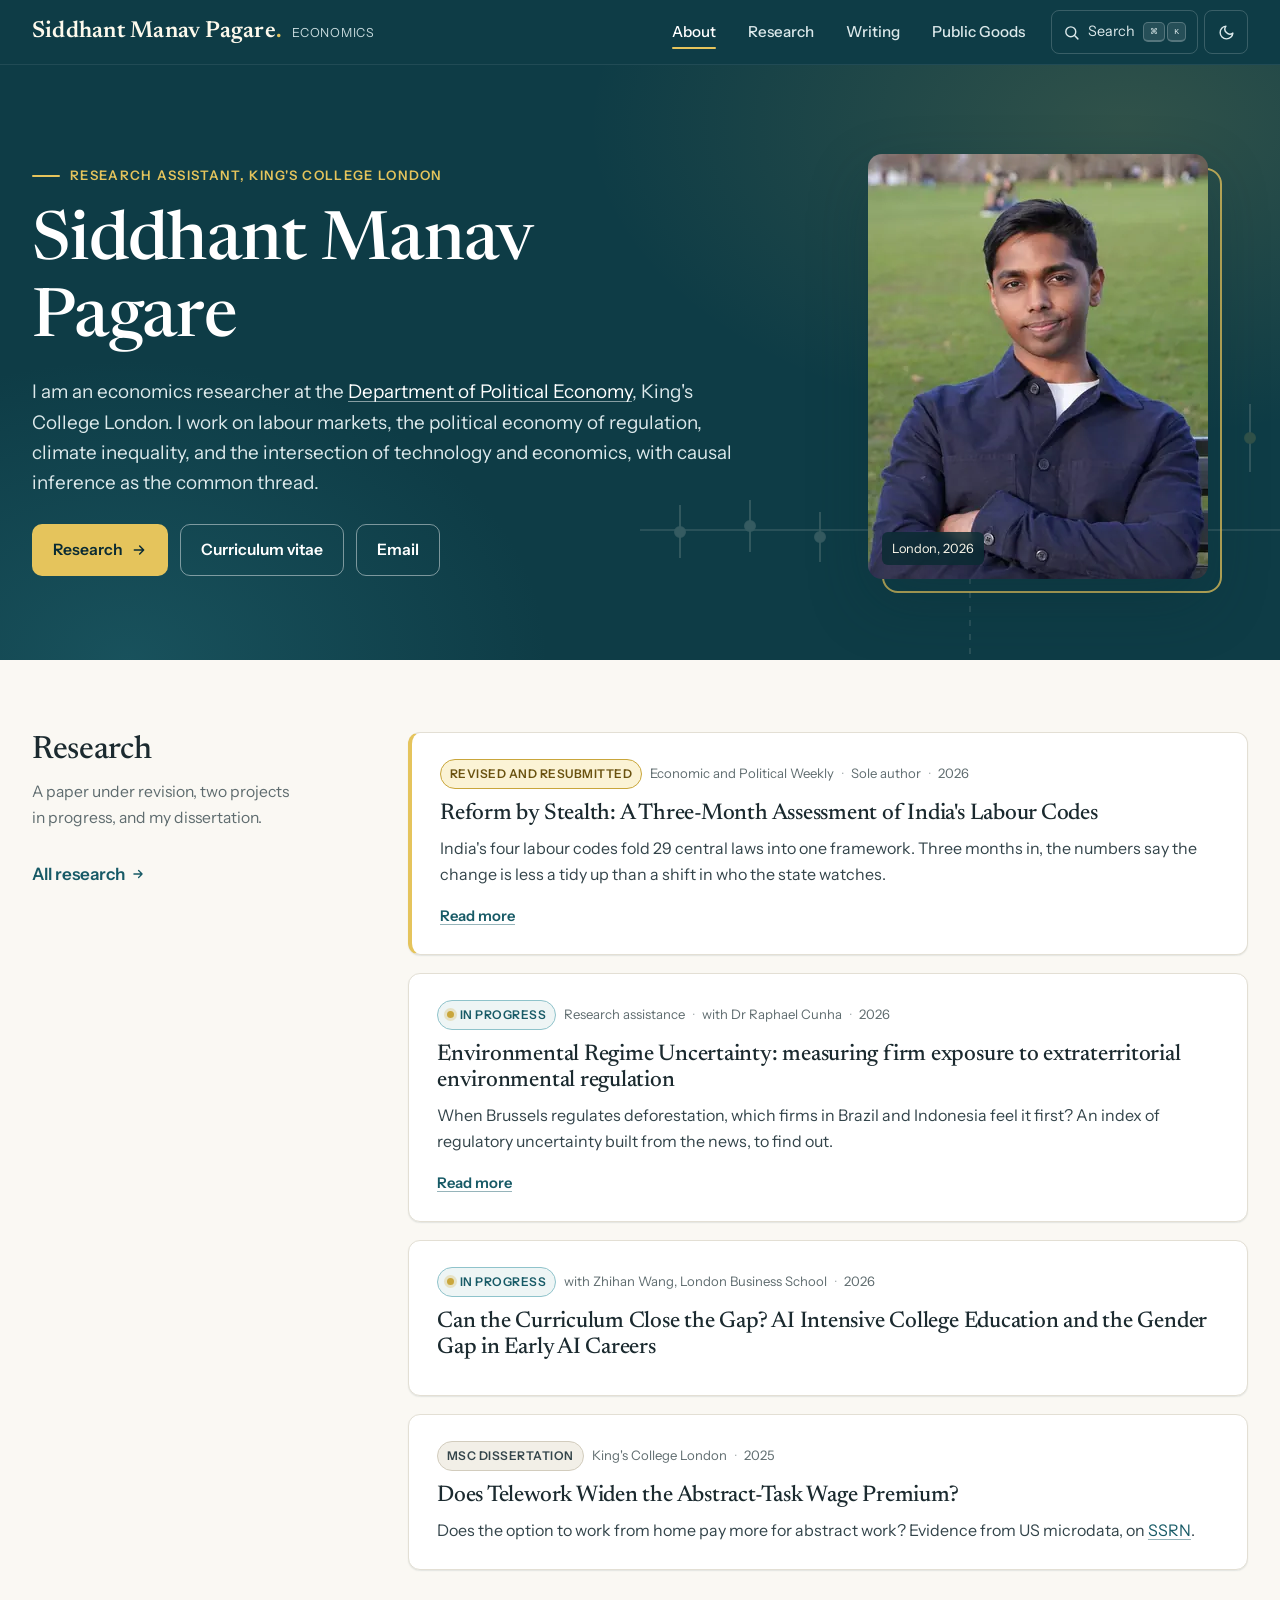
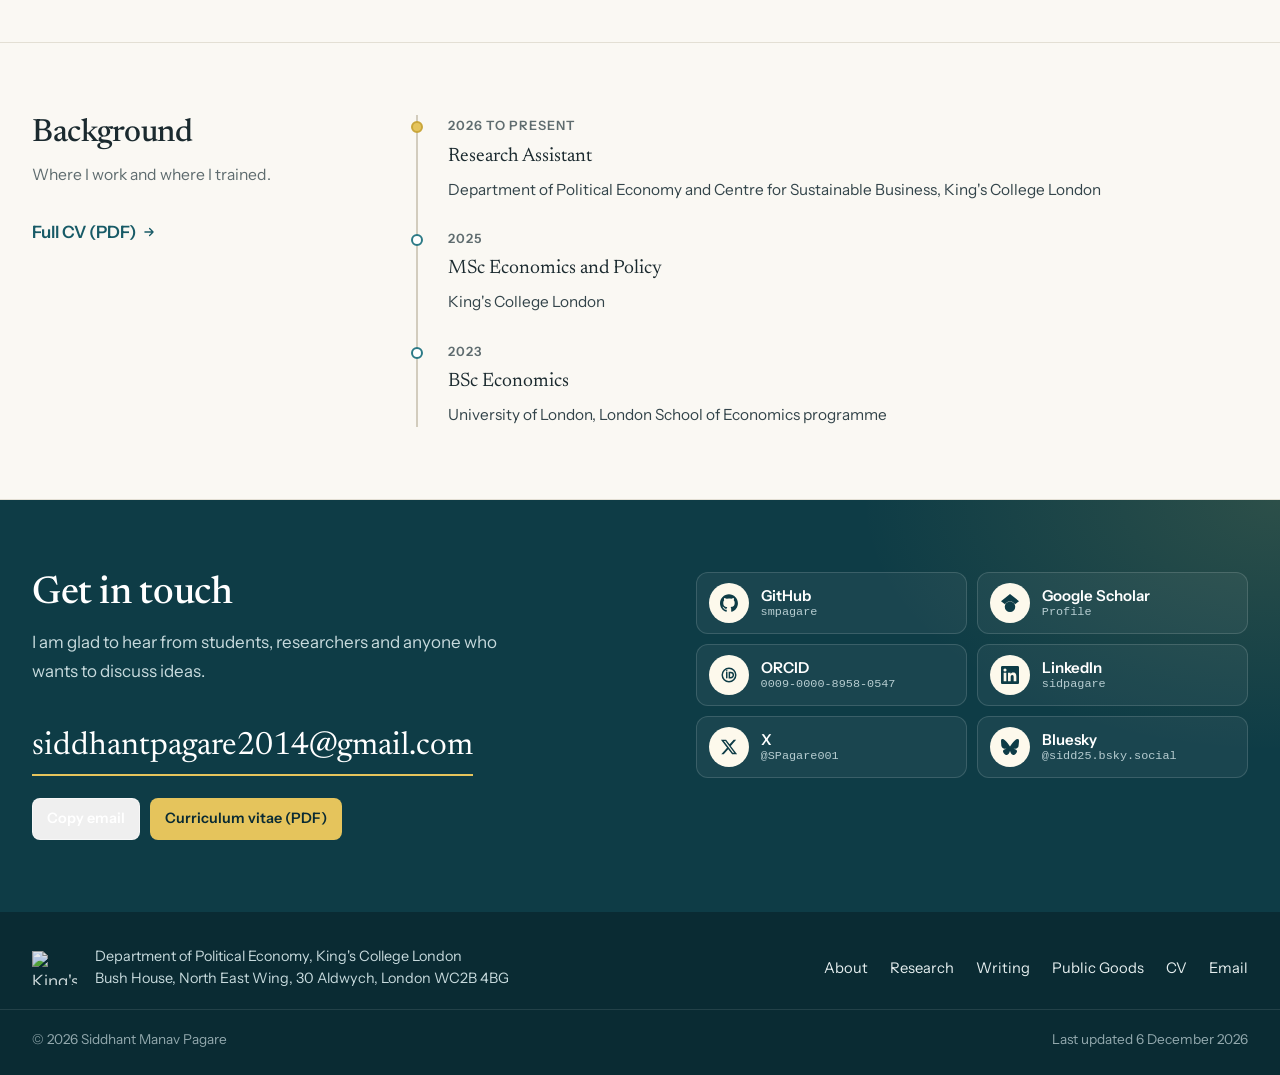
==== commit d30c47ba: "update: audit fixes, wider layout, contact band, address in footer Facts: dissertation listed by its" ====
--- a/index.html
+++ b/index.html
@@ -4,7 +4,7 @@
     <meta charset="UTF-8">
     <meta name="viewport" content="width=device-width, initial-scale=1.0">
     <title>Siddhant Manav Pagare</title>
-    <meta name="description" content="Siddhant Manav Pagare is a Research Assistant in the Department of Political Economy at King's College London, working on labour markets, regulation, climate inequality, and technology and economics.">
+    <meta name="description" content="Research Assistant in the Department of Political Economy, King's College London. Labour markets, regulation, climate inequality, technology and economics.">
     <meta name="author" content="Siddhant Manav Pagare">
     <link rel="canonical" href="https://smpagare.github.io/personal-site/">
     <meta name="theme-color" content="#0E3C46">
@@ -13,22 +13,25 @@
     <meta property="og:site_name" content="Siddhant Manav Pagare">
     <meta property="og:url" content="https://smpagare.github.io/personal-site/">
     <meta property="og:title" content="Siddhant Manav Pagare">
-    <meta property="og:description" content="Research Assistant, Department of Political Economy, King's College London. Labour markets, regulation, climate inequality, technology and economics.">
+    <meta property="og:description" content="Research Assistant in the Department of Political Economy, King's College London. Labour markets, regulation, climate inequality, technology and economics.">
     <meta property="og:image" content="https://smpagare.github.io/personal-site/og-image.jpg">
+    <meta property="og:image:width" content="1200">
+    <meta property="og:image:height" content="630">
+    <meta property="og:image:alt" content="Siddhant Manav Pagare, Research Assistant, King's College London">
     <meta name="twitter:card" content="summary_large_image">
     <meta name="twitter:title" content="Siddhant Manav Pagare">
-    <meta name="twitter:description" content="Research Assistant, Department of Political Economy, King's College London. Labour markets, regulation, climate inequality, technology and economics.">
+    <meta name="twitter:description" content="Research Assistant in the Department of Political Economy, King's College London. Labour markets, regulation, climate inequality, technology and economics.">
     <meta name="twitter:image" content="https://smpagare.github.io/personal-site/og-image.jpg">
 
     <link rel="icon" type="image/svg+xml" href="favicon.svg?v=6">
     <link rel="icon" type="image/png" sizes="32x32" href="favicon-32x32.png?v=6">
     <link rel="apple-touch-icon" sizes="180x180" href="apple-touch-icon.png?v=6">
 
-    <script>document.documentElement.classList.add("js");(function(){try{var t=localStorage.getItem("theme");if(t==="dark"||t==="light"){document.documentElement.setAttribute("data-theme",t);}}catch(e){}})();</script>
+    <script>document.documentElement.classList.add("js");setTimeout(function(){if(!window.__siteReady){document.documentElement.classList.remove("js");}},3000);(function(){try{var t=localStorage.getItem("theme");if(t==="dark"||t==="light"){document.documentElement.setAttribute("data-theme",t);}}catch(e){}})();</script>
     <link rel="preconnect" href="https://fonts.googleapis.com">
     <link rel="preconnect" href="https://fonts.gstatic.com" crossorigin>
-    <link href="https://fonts.googleapis.com/css2?family=Instrument+Sans:ital,wght@0,400;0,500;0,600;0,700;1,400&amp;family=Newsreader:ital,opsz,wght@0,6..72,400;0,6..72,500;0,6..72,600;1,6..72,400;1,6..72,500&amp;display=swap" rel="stylesheet">
-    <link rel="stylesheet" href="style.css?v=9">
+    <link href="https://fonts.googleapis.com/css2?family=Instrument+Sans:wght@400;500;600;700&amp;family=Newsreader:opsz,wght@24,400..600&amp;display=swap" rel="stylesheet">
+    <link rel="stylesheet" href="style.css?v=10">
 
     <script type="application/ld+json">
     {
@@ -61,8 +64,8 @@
                 <span class="brand-mark">Siddhant Manav Pagare<span class="dot">.</span></span>
                 <span class="brand-sub">Economics</span>
             </a>
-            <button class="icon-btn menu-btn" data-menu-toggle aria-expanded="false" aria-controls="site-nav" aria-label="Open menu">
-                <svg viewBox="0 0 24 24" fill="none" stroke="currentColor" stroke-width="2" stroke-linecap="round"><path d="M4 7h16M4 12h16M4 17h16"/></svg>
+            <button class="icon-btn menu-btn" data-menu-toggle aria-expanded="false" aria-controls="site-nav" aria-label="Menu">
+                <svg aria-hidden="true" focusable="false" viewBox="0 0 24 24" fill="none" stroke="currentColor" stroke-width="2" stroke-linecap="round"><path d="M4 7h16M4 12h16M4 17h16"/></svg>
             </button>
             <nav class="nav" id="site-nav" aria-label="Primary">
                 <a href="index.html" aria-current="page">About</a>
@@ -71,13 +74,13 @@
                 <a href="resources.html">Public Goods</a>
                 <div class="nav-tools">
                     <button class="icon-btn search-btn" data-search-open aria-label="Search the site">
-                        <svg viewBox="0 0 24 24" fill="none" stroke="currentColor" stroke-width="2" stroke-linecap="round"><circle cx="11" cy="11" r="7"/><path d="M21 21l-4.3-4.3"/></svg>
+                        <svg aria-hidden="true" focusable="false" viewBox="0 0 24 24" fill="none" stroke="currentColor" stroke-width="2" stroke-linecap="round"><circle cx="11" cy="11" r="7"/><path d="M21 21l-4.3-4.3"/></svg>
                         <span class="label">Search</span>
                         <span class="kbd"><kbd>&#8984;</kbd><kbd>K</kbd></span>
                     </button>
                     <button class="icon-btn theme-btn" data-theme-toggle aria-label="Switch colour theme">
-                        <svg class="moon" viewBox="0 0 24 24" fill="none" stroke="currentColor" stroke-width="2" stroke-linecap="round" stroke-linejoin="round"><path d="M21 12.8A9 9 0 1 1 11.2 3a7 7 0 0 0 9.8 9.8z"/></svg>
-                        <svg class="sun" viewBox="0 0 24 24" fill="none" stroke="currentColor" stroke-width="2" stroke-linecap="round"><circle cx="12" cy="12" r="4"/><path d="M12 2v2M12 20v2M4.9 4.9l1.4 1.4M17.7 17.7l1.4 1.4M2 12h2M20 12h2M4.9 19.1l1.4-1.4M17.7 6.3l1.4-1.4"/></svg>
+                        <svg aria-hidden="true" focusable="false" class="moon" viewBox="0 0 24 24" fill="none" stroke="currentColor" stroke-width="2" stroke-linecap="round" stroke-linejoin="round"><path d="M21 12.8A9 9 0 1 1 11.2 3a7 7 0 0 0 9.8 9.8z"/></svg>
+                        <svg aria-hidden="true" focusable="false" class="sun" viewBox="0 0 24 24" fill="none" stroke="currentColor" stroke-width="2" stroke-linecap="round"><circle cx="12" cy="12" r="4"/><path d="M12 2v2M12 20v2M4.9 4.9l1.4 1.4M17.7 17.7l1.4 1.4M2 12h2M20 12h2M4.9 19.1l1.4-1.4M17.7 6.3l1.4-1.4"/></svg>
                     </button>
                 </div>
             </nav>
@@ -87,11 +90,12 @@
     <div class="search-dialog" id="search-dialog" role="dialog" aria-modal="true" aria-label="Site search" aria-hidden="true">
         <div class="search-panel">
             <div class="search-row">
-                <svg viewBox="0 0 24 24" fill="none" stroke="currentColor" stroke-width="2" stroke-linecap="round"><circle cx="11" cy="11" r="7"/><path d="M21 21l-4.3-4.3"/></svg>
-                <input id="search-input" type="search" placeholder="Search papers, writing, links and pages" autocomplete="off" spellcheck="false">
-                <button class="copy-btn" data-search-close aria-label="Close search">Esc</button>
-            </div>
-            <div class="search-results" id="search-results"></div>
+                <svg aria-hidden="true" focusable="false" viewBox="0 0 24 24" fill="none" stroke="currentColor" stroke-width="2" stroke-linecap="round"><circle cx="11" cy="11" r="7"/><path d="M21 21l-4.3-4.3"/></svg>
+                <input id="search-input" type="search" placeholder="Search papers, writing, links and pages" autocomplete="off" spellcheck="false" aria-label="Search the site" role="combobox" aria-expanded="false" aria-controls="search-results" aria-autocomplete="list">
+                <button class="copy-btn" data-search-close aria-label="Esc, close search">Esc</button>
+            </div>
+            <div class="search-results" id="search-results" role="listbox" aria-label="Search results"></div>
+            <div class="visually-hidden" role="status" id="search-status"></div>
             <div class="search-foot"><span><kbd>&uarr;</kbd><kbd>&darr;</kbd> move</span><span><kbd>Enter</kbd> open</span><span><kbd>Esc</kbd> close</span></div>
         </div>
     </div>
@@ -126,27 +130,20 @@
                     <div class="hero-actions">
                         <a class="btn btn-gold" href="research.html">
                             Research
-                            <svg viewBox="0 0 24 24" fill="none" stroke="currentColor" stroke-width="2.2" stroke-linecap="round" stroke-linejoin="round"><path d="M5 12h14M13 6l6 6-6 6"/></svg>
+                            <svg aria-hidden="true" focusable="false" viewBox="0 0 24 24" fill="none" stroke="currentColor" stroke-width="2.2" stroke-linecap="round" stroke-linejoin="round"><path d="M5 12h14M13 6l6 6-6 6"/></svg>
                         </a>
                         <a class="btn btn-outline" href="cv.pdf" target="_blank" rel="noopener">Curriculum vitae</a>
                         <a class="btn btn-outline" href="mailto:siddhantpagare2014@gmail.com">Email</a>
                     </div>
                 </div>
                 <figure class="hero-photo">
-                    <img src="photo.jpg" alt="Portrait of Siddhant Manav Pagare" width="1000" height="1250" fetchpriority="high">
+                    <picture>
+                        <source type="image/webp" srcset="photo-340.webp 340w, photo-440.webp 440w, photo-680.webp 680w, photo-1000.webp 1000w" sizes="(max-width: 760px) 220px, 340px">
+                        <img src="photo-680.jpg" srcset="photo-340.jpg 340w, photo-440.jpg 440w, photo-680.jpg 680w, photo-1000.jpg 1000w" sizes="(max-width: 760px) 220px, 340px" alt="Portrait of Siddhant Manav Pagare" width="680" height="850" fetchpriority="high">
+                    </picture>
                     <figcaption class="caption">London, 2026</figcaption>
                 </figure>
             </div>
-        </section>
-
-        <!-- At a glance -->
-        <section class="facts" aria-label="At a glance">
-            <dl class="wrap">
-                <div class="fact"><dt>Position</dt><dd>Research Assistant, Department of Political Economy and Centre for Sustainable Business, King's College London</dd></div>
-                <div class="fact"><dt>Fields</dt><dd>Labour markets, political economy of regulation, climate inequality, technology and economics</dd></div>
-                <div class="fact"><dt>Education</dt><dd>MSc Economics and Policy, King's College London (2025). BSc Economics, University of London (2023)</dd></div>
-                <div class="fact"><dt>Based in</dt><dd>London, United Kingdom</dd></div>
-            </dl>
         </section>
 
         <!-- Research -->
@@ -155,7 +152,7 @@
                 <div class="section-head reveal">
                     <h2>Research</h2>
                     <p>A paper under revision, two projects in progress, and my dissertation.</p>
-                    <a class="more" href="research.html">All research <svg viewBox="0 0 24 24" fill="none" stroke="currentColor" stroke-width="2.2" stroke-linecap="round" stroke-linejoin="round"><path d="M5 12h14M13 6l6 6-6 6"/></svg></a>
+                    <a class="more" href="research.html">All research <svg aria-hidden="true" focusable="false" viewBox="0 0 24 24" fill="none" stroke="currentColor" stroke-width="2.2" stroke-linecap="round" stroke-linejoin="round"><path d="M5 12h14M13 6l6 6-6 6"/></svg></a>
                 </div>
                 <div class="stack">
                     <article class="card card-featured reveal" data-index="labour codes India retrenchment threshold Industrial Relations Code gig workers ASI PLFS EPW" id="reform-by-stealth">
@@ -178,7 +175,7 @@
                         <div class="card-actions"><a href="research.html#current-projects">Read more</a></div>
                     </article>
 
-                    <article class="card reveal" data-index="Can the Curriculum Close the Gap AI Intensive College Education Gender Gap Early AI Careers Zhihan Wang research proposal" id="curriculum-gap">
+                    <article class="card reveal" data-index="Can the Curriculum Close the Gap AI Intensive College Education Gender Gap Early AI Careers Zhihan Wang" id="curriculum-gap">
                         <div class="card-meta">
                             <span class="tag tag-teal tag-live">In progress</span>
                             <span>with Zhihan Wang, London Business School</span><span class="dot">&middot;</span><span>2026</span>
@@ -191,27 +188,8 @@
                             <span class="tag">MSc dissertation</span>
                             <span>King's College London</span><span class="dot">&middot;</span><span>2025</span>
                         </div>
-                        <h3><a href="research.html#dissertation">Does Telework Widen the Abstract-Task Wage Premium? Evidence from Within-Occupation Variation</a></h3>
+                        <h3><a href="research.html#dissertation">Does Telework Widen the Abstract-Task Wage Premium?</a></h3>
                         <p class="summary">Does the option to work from home pay more for abstract work? Evidence from US microdata, on <a href="https://papers.ssrn.com/sol3/papers.cfm?abstract_id=6312638" target="_blank" rel="noopener">SSRN</a>.</p>
-                    </article>
-                </div>
-            </div>
-        </section>
-
-        <!-- Writing -->
-        <section class="section section-alt" id="writing">
-            <div class="wrap section-grid">
-                <div class="section-head reveal">
-                    <h2>Writing</h2>
-                    <p>Commentary and policy writing for readers outside the seminar room.</p>
-                    <a class="more" href="writing.html">All writing <svg viewBox="0 0 24 24" fill="none" stroke="currentColor" stroke-width="2.2" stroke-linecap="round" stroke-linejoin="round"><path d="M5 12h14M13 6l6 6-6 6"/></svg></a>
-                </div>
-                <div class="stack">
-                    <article class="card reveal" data-index="commentary policy labour codes inspector facilitator self certification">
-                        <div class="card-meta"><span class="tag">Policy commentary</span><span>Economic and Political Weekly</span><span class="dot">&middot;</span><span>2026</span></div>
-                        <h3><a href="writing.html#commentary">Why India's labour codes are reform by stealth</a></h3>
-                        <p class="summary">Inspectors become facilitators, enforcement becomes self certification, and gig workers get recognition without rights. What the fine print changes, and what to watch as the rules land.</p>
-                        <div class="card-actions"><a href="writing.html#commentary">Read the argument</a></div>
                     </article>
                 </div>
             </div>
@@ -223,7 +201,7 @@
                 <div class="section-head reveal">
                     <h2>Background</h2>
                     <p>Where I work and where I trained.</p>
-                    <a class="more" href="cv.pdf" target="_blank" rel="noopener">Full CV (PDF) <svg viewBox="0 0 24 24" fill="none" stroke="currentColor" stroke-width="2.2" stroke-linecap="round" stroke-linejoin="round"><path d="M5 12h14M13 6l6 6-6 6"/></svg></a>
+                    <a class="more" href="cv.pdf" target="_blank" rel="noopener">Full CV (PDF) <svg aria-hidden="true" focusable="false" viewBox="0 0 24 24" fill="none" stroke="currentColor" stroke-width="2.2" stroke-linecap="round" stroke-linejoin="round"><path d="M5 12h14M13 6l6 6-6 6"/></svg></a>
                 </div>
                 <ol class="timeline reveal" data-index="background education King's College London University of London London School of Economics MSc BSc">
                     <li class="now">
@@ -246,48 +224,35 @@
         </section>
 
         <!-- Contact -->
-        <section class="section section-alt" id="contact">
-            <div class="wrap section-grid">
-                <div class="section-head reveal">
-                    <h2>Contact</h2>
+        <section class="section contact-band" id="contact">
+            <div class="wrap contact-inner">
+                <div class="contact-lead reveal" data-index="email contact get in touch curriculum vitae CV">
+                    <h2>Get in touch</h2>
                     <p>I am glad to hear from students, researchers and anyone who wants to discuss ideas.</p>
-                </div>
-                <div class="contact-grid">
-                    <div class="contact-card reveal" data-index="email address office Bush House Aldwych WC2B 4BG contact">
-                        <h3>Get in touch</h3>
-                        <div class="contact-row">
-                            <span class="k">Email</span>
-                            <span class="v"><a href="mailto:siddhantpagare2014@gmail.com">siddhantpagare2014@gmail.com</a></span>
-                            <button class="copy-btn" data-copy="siddhantpagare2014@gmail.com" type="button">Copy</button>
-                        </div>
-                        <div class="contact-row">
-                            <span class="k">CV</span>
-                            <span class="v"><a href="cv.pdf" target="_blank" rel="noopener">Curriculum vitae (PDF)</a>, updated September 2026</span>
-                        </div>
-                        <div class="contact-row">
-                            <span class="k">Address</span>
-                            <address class="v">Department of Political Economy<br>King's College London<br>Bush House, North East Wing<br>30 Aldwych, London WC2B 4BG<br>United Kingdom</address>
-                        </div>
+                    <a class="contact-email" href="mailto:siddhantpagare2014@gmail.com">siddhantpagare2014@gmail.com</a>
+                    <div class="contact-actions">
+                        <button class="btn btn-outline btn-sm" data-copy="siddhantpagare2014@gmail.com" type="button" aria-live="polite">Copy email</button>
+                        <a class="btn btn-gold btn-sm" href="cv.pdf" target="_blank" rel="noopener">Curriculum vitae (PDF)</a>
                     </div>
-                    <div class="contact-card reveal" data-index="GitHub Google Scholar ORCID LinkedIn X Twitter Bluesky profiles social">
-                        <h3>Profiles</h3>
-                        <ul class="profiles">
-                            <li><a href="https://github.com/smpagare" target="_blank" rel="noopener"><span class="pf-icon" aria-hidden="true"><svg viewBox="0 0 98 96" fill="currentColor"><path fill-rule="evenodd" clip-rule="evenodd" d="M48.854 0C21.839 0 0 22 0 49.217c0 21.756 13.993 40.172 33.405 46.69 2.427.49 3.316-1.059 3.316-2.362 0-1.141-.08-5.052-.08-9.127-13.59 2.934-16.42-5.867-16.42-5.867-2.184-5.704-5.42-7.17-5.42-7.17-4.448-3.015.324-3.015.324-3.015 4.934.326 7.523 5.052 7.523 5.052 4.367 7.496 11.404 5.378 14.235 4.074.404-3.178 1.699-5.378 3.074-6.6-10.839-1.141-22.243-5.378-22.243-24.283 0-5.378 1.94-9.778 5.014-13.2-.485-1.222-2.184-6.275.486-13.038 0 0 4.125-1.304 13.426 5.052a46.97 46.97 0 0 1 12.214-1.63c4.125 0 8.33.571 12.213 1.63 9.302-6.356 13.427-5.052 13.427-5.052 2.67 6.763.97 11.816.485 13.038 3.155 3.422 5.015 7.822 5.015 13.2 0 18.905-11.404 23.06-22.324 24.283 1.78 1.548 3.316 4.481 3.316 9.126 0 6.6-.08 11.897-.08 13.526 0 1.304.89 2.853 3.316 2.364 19.412-6.52 33.405-24.935 33.405-46.691C97.707 22 75.788 0 48.854 0z"/></svg></span><span class="pf-text"><span class="pf-name">GitHub</span><span class="pf-handle">smpagare</span></span></a></li>
-                            <li><a href="https://scholar.google.com/citations?user=FUcXey8AAAAJ" target="_blank" rel="noopener"><span class="pf-icon" aria-hidden="true"><svg viewBox="0 0 24 24" fill="currentColor"><path d="M5.242 13.769L0 9.5 12 0l12 9.5-5.242 4.269C17.548 11.249 14.978 9.5 12 9.5c-2.977 0-5.548 1.748-6.758 4.269zM12 10a7 7 0 1 0 0 14 7 7 0 0 0 0-14z"/></svg></span><span class="pf-text"><span class="pf-name">Google Scholar</span><span class="pf-handle">Siddhant Manav Pagare</span></span></a></li>
-                            <li><a href="https://orcid.org/0009-0000-8958-0547" target="_blank" rel="noopener"><span class="pf-icon" aria-hidden="true"><svg viewBox="0 0 24 24" fill="none" stroke="currentColor" stroke-width="2" stroke-linecap="round"><circle cx="12" cy="12" r="9"/><path d="M9 8.5v7M9 6.2v.1M12.5 8.5h1.8a3.5 3.5 0 0 1 0 7h-1.8z"/></svg></span><span class="pf-text"><span class="pf-name">ORCID</span><span class="pf-handle">0009-0000-8958-0547</span></span></a></li>
-                            <li><a href="https://www.linkedin.com/in/sidpagare/" target="_blank" rel="noopener"><span class="pf-icon" aria-hidden="true"><svg viewBox="0 0 24 24" fill="currentColor"><path d="M20.447 20.452h-3.554v-5.569c0-1.328-.027-3.037-1.852-3.037-1.853 0-2.136 1.445-2.136 2.939v5.667H9.351V9h3.414v1.561h.046c.477-.9 1.637-1.85 3.37-1.85 3.601 0 4.267 2.37 4.267 5.455v6.286zM5.337 7.433a2.062 2.062 0 01-2.063-2.065 2.064 2.064 0 112.063 2.065zm1.782 13.019H3.555V9h3.564v11.452zM22.225 0H1.771C.792 0 0 .774 0 1.729v20.542C0 23.227.792 24 1.771 24h20.451C23.2 24 24 23.227 24 22.271V1.729C24 .774 23.2 0 22.222 0h.003z"/></svg></span><span class="pf-text"><span class="pf-name">LinkedIn</span><span class="pf-handle">sidpagare</span></span></a></li>
-                            <li><a href="https://x.com/SPagare001" target="_blank" rel="noopener"><span class="pf-icon" aria-hidden="true"><svg viewBox="0 0 24 24" fill="currentColor"><path d="M18.244 2.25h3.308l-7.227 8.26 8.502 11.24H16.17l-5.214-6.817L4.99 21.75H1.68l7.73-8.835L1.254 2.25H8.08l4.713 6.231zm-1.161 17.52h1.833L7.084 4.126H5.117z"/></svg></span><span class="pf-text"><span class="pf-name">X</span><span class="pf-handle">@SPagare001</span></span></a></li>
-                            <li><a href="https://bsky.app/profile/sidd25.bsky.social" target="_blank" rel="noopener"><span class="pf-icon" aria-hidden="true"><svg viewBox="0 0 568 501" fill="currentColor"><path d="M123.121 33.664C188.241 82.553 258.281 181.68 284 234.873c25.719-53.192 95.759-152.32 160.879-201.21C491.866-1.611 568-28.906 568 57.947c0 17.346-9.945 145.713-15.778 166.555-20.275 72.453-94.155 90.933-159.875 79.748C507.222 323.8 536.444 388.56 473.333 453.32c-119.86 122.992-172.272-30.859-185.702-70.281-2.462-7.227-3.614-10.608-3.631-7.733-.017-2.875-1.169.506-3.631 7.733-13.43 39.422-65.842 193.273-185.702 70.281-63.111-64.76-33.89-129.52 80.986-149.071-65.72 11.185-139.6-7.295-159.875-79.748C10.945 203.659 1 75.291 1 57.946 1-28.906 76.135-1.612 123.121 33.664z"/></svg></span><span class="pf-text"><span class="pf-name">Bluesky</span><span class="pf-handle">@sidd25.bsky.social</span></span></a></li>
+                </div>
+<ul class="profiles reveal" data-index="GitHub Google Scholar ORCID LinkedIn X Twitter Bluesky profiles social">
+                            <li><a href="https://github.com/smpagare" target="_blank" rel="noopener"><span class="pf-icon" aria-hidden="true"><svg aria-hidden="true" focusable="false" viewBox="0 0 98 96" fill="currentColor"><path fill-rule="evenodd" clip-rule="evenodd" d="M48.854 0C21.839 0 0 22 0 49.217c0 21.756 13.993 40.172 33.405 46.69 2.427.49 3.316-1.059 3.316-2.362 0-1.141-.08-5.052-.08-9.127-13.59 2.934-16.42-5.867-16.42-5.867-2.184-5.704-5.42-7.17-5.42-7.17-4.448-3.015.324-3.015.324-3.015 4.934.326 7.523 5.052 7.523 5.052 4.367 7.496 11.404 5.378 14.235 4.074.404-3.178 1.699-5.378 3.074-6.6-10.839-1.141-22.243-5.378-22.243-24.283 0-5.378 1.94-9.778 5.014-13.2-.485-1.222-2.184-6.275.486-13.038 0 0 4.125-1.304 13.426 5.052a46.97 46.97 0 0 1 12.214-1.63c4.125 0 8.33.571 12.213 1.63 9.302-6.356 13.427-5.052 13.427-5.052 2.67 6.763.97 11.816.485 13.038 3.155 3.422 5.015 7.822 5.015 13.2 0 18.905-11.404 23.06-22.324 24.283 1.78 1.548 3.316 4.481 3.316 9.126 0 6.6-.08 11.897-.08 13.526 0 1.304.89 2.853 3.316 2.364 19.412-6.52 33.405-24.935 33.405-46.691C97.707 22 75.788 0 48.854 0z"/></svg></span><span class="pf-text"><span class="pf-name">GitHub</span><span class="pf-handle">smpagare</span></span></a></li>
+                            <li><a href="https://scholar.google.com/citations?user=FUcXey8AAAAJ" target="_blank" rel="noopener"><span class="pf-icon" aria-hidden="true"><svg aria-hidden="true" focusable="false" viewBox="0 0 24 24" fill="currentColor"><path d="M5.242 13.769L0 9.5 12 0l12 9.5-5.242 4.269C17.548 11.249 14.978 9.5 12 9.5c-2.977 0-5.548 1.748-6.758 4.269zM12 10a7 7 0 1 0 0 14 7 7 0 0 0 0-14z"/></svg></span><span class="pf-text"><span class="pf-name">Google Scholar</span><span class="pf-handle">Profile</span></span></a></li>
+                            <li><a href="https://orcid.org/0009-0000-8958-0547" target="_blank" rel="noopener"><span class="pf-icon" aria-hidden="true"><svg aria-hidden="true" focusable="false" viewBox="0 0 24 24" fill="none" stroke="currentColor" stroke-width="2" stroke-linecap="round"><circle cx="12" cy="12" r="9"/><path d="M9 8.5v7M9 6.2v.1M12.5 8.5h1.8a3.5 3.5 0 0 1 0 7h-1.8z"/></svg></span><span class="pf-text"><span class="pf-name">ORCID</span><span class="pf-handle">0009-0000-8958-0547</span></span></a></li>
+                            <li><a href="https://www.linkedin.com/in/sidpagare/" target="_blank" rel="noopener"><span class="pf-icon" aria-hidden="true"><svg aria-hidden="true" focusable="false" viewBox="0 0 24 24" fill="currentColor"><path d="M20.447 20.452h-3.554v-5.569c0-1.328-.027-3.037-1.852-3.037-1.853 0-2.136 1.445-2.136 2.939v5.667H9.351V9h3.414v1.561h.046c.477-.9 1.637-1.85 3.37-1.85 3.601 0 4.267 2.37 4.267 5.455v6.286zM5.337 7.433a2.062 2.062 0 01-2.063-2.065 2.064 2.064 0 112.063 2.065zm1.782 13.019H3.555V9h3.564v11.452zM22.225 0H1.771C.792 0 0 .774 0 1.729v20.542C0 23.227.792 24 1.771 24h20.451C23.2 24 24 23.227 24 22.271V1.729C24 .774 23.2 0 22.222 0h.003z"/></svg></span><span class="pf-text"><span class="pf-name">LinkedIn</span><span class="pf-handle">sidpagare</span></span></a></li>
+                            <li><a href="https://x.com/SPagare001" target="_blank" rel="noopener"><span class="pf-icon" aria-hidden="true"><svg aria-hidden="true" focusable="false" viewBox="0 0 24 24" fill="currentColor"><path d="M18.244 2.25h3.308l-7.227 8.26 8.502 11.24H16.17l-5.214-6.817L4.99 21.75H1.68l7.73-8.835L1.254 2.25H8.08l4.713 6.231zm-1.161 17.52h1.833L7.084 4.126H5.117z"/></svg></span><span class="pf-text"><span class="pf-name">X</span><span class="pf-handle">@SPagare001</span></span></a></li>
+                            <li><a href="https://bsky.app/profile/sidd25.bsky.social" target="_blank" rel="noopener"><span class="pf-icon" aria-hidden="true"><svg aria-hidden="true" focusable="false" viewBox="0 0 568 501" fill="currentColor"><path d="M123.121 33.664C188.241 82.553 258.281 181.68 284 234.873c25.719-53.192 95.759-152.32 160.879-201.21C491.866-1.611 568-28.906 568 57.947c0 17.346-9.945 145.713-15.778 166.555-20.275 72.453-94.155 90.933-159.875 79.748C507.222 323.8 536.444 388.56 473.333 453.32c-119.86 122.992-172.272-30.859-185.702-70.281-2.462-7.227-3.614-10.608-3.631-7.733-.017-2.875-1.169.506-3.631 7.733-13.43 39.422-65.842 193.273-185.702 70.281-63.111-64.76-33.89-129.52 80.986-149.071-65.72 11.185-139.6-7.295-159.875-79.748C10.945 203.659 1 75.291 1 57.946 1-28.906 76.135-1.612 123.121 33.664z"/></svg></span><span class="pf-text"><span class="pf-name">Bluesky</span><span class="pf-handle">@sidd25.bsky.social</span></span></a></li>
                         </ul>
-                    </div>
-                </div>
             </div>
         </section>
     </main>
 
     <footer class="site-footer">
         <div class="wrap footer-row">
-            <a class="footer-affil" href="https://www.kcl.ac.uk/political-economy" target="_blank" rel="noopener" aria-label="Department of Political Economy, King's College London"><img src="kcl-logo.svg" alt="King's College London"></a>
+            <div class="footer-address">
+                <a class="footer-affil" href="https://www.kcl.ac.uk/political-economy" target="_blank" rel="noopener" aria-label="Department of Political Economy, King's College London"><img src="kcl-logo.svg" alt="King's College London" width="45" height="34"></a>
+                <address>Department of Political Economy, King's College London<br>Bush House, North East Wing, 30 Aldwych, London WC2B 4BG</address>
+            </div>
             <nav class="footer-nav" aria-label="Footer">
                 <a href="index.html">About</a>
                 <a href="research.html">Research</a>
@@ -303,6 +268,6 @@
         </div>
     </footer>
 
-    <script src="site.js?v=9"></script>
+    <script src="site.js?v=10" onerror="document.documentElement.classList.remove('js')"></script>
 </body>
 </html>
--- a/style.css
+++ b/style.css
@@ -34,7 +34,7 @@
     --line-2: #D2CCBD;
     --link: #175A66;
     --link-hover: #0E3C46;
-    --focus: #C9A63B;
+    --focus: #175A66;
 
     --hero-bg: var(--teal-900);
     --hero-ink: var(--cream);
@@ -46,9 +46,10 @@
 
     --radius: 12px;
     --radius-sm: 8px;
-    --wrap: 1120px;
-    --gutter: 24px;
+    --wrap: 1320px;
+    --gutter: 32px;
     --header-h: 64px;
+    --bar-h: 52px;
 
     color-scheme: light;
 }
@@ -68,7 +69,7 @@
         --teal-100: #1D3B42;
         --teal-050: #16323A;
         --gold-tint: #3A3218;
-        --hero-bg: #0A2B33;
+        --hero-bg: #0A2B33; --focus: #E5C45C;
         --shadow-sm: 0 1px 2px rgba(0, 0, 0, 0.35);
         --shadow-md: 0 8px 24px rgba(0, 0, 0, 0.35);
         color-scheme: dark;
@@ -89,7 +90,7 @@
     --teal-100: #1D3B42;
     --teal-050: #16323A;
     --gold-tint: #3A3218;
-    --hero-bg: #0A2B33;
+    --hero-bg: #0A2B33; --focus: #E5C45C;
     --shadow-sm: 0 1px 2px rgba(0, 0, 0, 0.35);
     --shadow-md: 0 8px 24px rgba(0, 0, 0, 0.35);
     color-scheme: dark;
@@ -146,7 +147,7 @@
 .nav a[aria-current="page"] { color: #fff; }
 .nav a[aria-current="page"]::after { content: ""; position: absolute; left: 14px; right: 14px; bottom: 4px; height: 2px; background: var(--gold); border-radius: 2px; }
 .nav-tools { display: flex; align-items: center; gap: 6px; margin-left: 8px; }
-.icon-btn { display: inline-flex; align-items: center; gap: 8px; background: transparent; border: 1px solid rgba(255, 255, 255, 0.18); color: #DCE9EB; padding: 7px 11px; border-radius: 8px; cursor: pointer; transition: background .15s ease, color .15s ease, border-color .15s ease; }
+.icon-btn { display: inline-flex; align-items: center; justify-content: center; gap: 8px; min-width: 44px; min-height: 44px; background: transparent; border: 1px solid rgba(255, 255, 255, 0.18); color: #DCE9EB; padding: 7px 11px; border-radius: 8px; cursor: pointer; transition: background .15s ease, color .15s ease, border-color .15s ease; }
 .icon-btn:hover { background: rgba(255, 255, 255, 0.10); color: #fff; border-color: rgba(255, 255, 255, 0.35); }
 .icon-btn svg { width: 17px; height: 17px; }
 .icon-btn .kbd { display: inline-flex; gap: 2px; font-family: var(--font-mono); font-size: 0.7rem; color: #B7CDD1; }
@@ -161,7 +162,6 @@
 .menu-btn { display: none; }
 
 .icon-btn .kbd kbd { background: rgba(255, 255, 255, 0.10); border-color: rgba(255, 255, 255, 0.22); color: #DCE9EB; }
-.hero .tag { background: rgba(255, 255, 255, 0.08); border-color: rgba(255, 255, 255, 0.22); color: #E5EEEF; }
 
 /* ===== Hero (home) ===== */
 .hero {
@@ -181,7 +181,6 @@
 .eyebrow { display: inline-flex; align-items: center; gap: 10px; font-size: 0.82rem; letter-spacing: 0.10em; text-transform: uppercase; color: var(--gold); font-weight: 600; margin-bottom: 18px; }
 .eyebrow::before { content: ""; width: 28px; height: 2px; background: var(--gold); border-radius: 2px; }
 .hero h1 { font-size: clamp(2.6rem, 5.4vw, 4.2rem); color: #fff; font-weight: 500; margin-bottom: 18px; }
-.hero h1 em { font-style: italic; font-weight: 400; color: var(--gold); }
 .hero h1 br { display: block; }
 .hero .lead { font-size: 1.18rem; line-height: 1.6; color: #DCE9EB; max-width: 56ch; margin-bottom: 14px; }
 .hero .lead a { color: #fff; text-decoration-color: rgba(255, 255, 255, 0.5); }
@@ -204,21 +203,11 @@
 .hero-photo::after { content: ""; position: absolute; inset: 14px -14px -14px 14px; border: 2px solid var(--gold); border-radius: 16px; z-index: -1; opacity: 0.8; }
 .hero-photo .caption { position: absolute; left: 14px; bottom: 14px; background: rgba(10, 43, 51, 0.82); color: var(--cream); font-size: 0.8rem; padding: 6px 10px; border-radius: 6px; backdrop-filter: blur(4px); }
 
-/* ===== Facts strip ===== */
-.facts { background: var(--card); border-bottom: 1px solid var(--line); }
-.facts .wrap { display: grid; grid-template-columns: repeat(4, 1fr); }
-.fact { padding: 22px 24px 22px 0; border-right: 1px solid var(--line); }
-.fact + .fact { padding-left: 24px; }
-.fact:last-child { border-right: none; }
-.fact dt { font-size: 0.74rem; letter-spacing: 0.10em; text-transform: uppercase; color: var(--muted); font-weight: 600; margin-bottom: 6px; }
-.fact dd { margin: 0; font-size: 0.98rem; color: var(--ink); line-height: 1.45; }
-.fact dd a { color: inherit; text-decoration-color: var(--line-2); }
-
 /* ===== Sections ===== */
 .section { padding: 72px 0; border-bottom: 1px solid var(--line); }
 .section:last-of-type { border-bottom: none; }
 .section-alt { background: var(--bg-2); }
-.section-grid { display: grid; grid-template-columns: 280px minmax(0, 1fr); gap: 48px; align-items: start; }
+.section-grid { display: grid; grid-template-columns: 320px minmax(0, 1fr); gap: 56px; align-items: start; }
 .section-head { position: sticky; top: calc(var(--header-h) + 24px); }
 .section-head h2 { font-size: 2rem; margin-bottom: 10px; }
 .section-head p { color: var(--muted); font-size: 0.98rem; max-width: 26ch; }
@@ -243,8 +232,8 @@
 .card h3 { font-size: 1.42rem; margin-bottom: 8px; }
 .card h3 a { color: inherit; text-decoration: none; }
 .card h3 a:hover { color: var(--link); }
-.card .sub { color: var(--ink-2); font-size: 0.98rem; margin-bottom: 12px; }
-.card .summary { color: var(--ink-2); font-size: 1rem; }
+.card .sub { color: var(--ink-2); font-size: 0.98rem; margin-bottom: 12px; max-width: 72ch; }
+.card .summary { color: var(--ink-2); font-size: 1rem; max-width: 72ch; }
 .card-actions { display: flex; flex-wrap: wrap; gap: 8px 14px; margin-top: 16px; align-items: center; }
 .card-actions a { font-weight: 600; font-size: 0.92rem; }
 .tag { display: inline-flex; align-items: center; gap: 6px; font-size: 0.75rem; font-weight: 600; letter-spacing: 0.04em; text-transform: uppercase; padding: 4px 9px; border-radius: 999px; border: 1px solid var(--line-2); color: var(--ink-2); background: var(--bg-2); }
@@ -262,20 +251,16 @@
 details.abstract summary::-webkit-details-marker { display: none; }
 details.abstract summary::before { content: "+"; display: inline-grid; place-items: center; width: 18px; height: 18px; border-radius: 50%; border: 1px solid currentColor; font-size: 0.85rem; line-height: 1; }
 details.abstract[open] summary::before { content: "\2212"; }
-details.abstract .body { margin-top: 10px; color: var(--ink-2); font-size: 0.97rem; line-height: 1.7; }
+details.abstract .body { margin-top: 10px; color: var(--ink-2); font-size: 0.97rem; line-height: 1.7; max-width: 72ch; }
 details.abstract .body p + p { margin-top: 0.7em; }
 
-/* Filters and chips */
+/* Filters */
 .toolbar { display: flex; flex-wrap: wrap; gap: 10px; align-items: center; margin-bottom: 22px; }
-.chip { border: 1px solid var(--line-2); background: var(--card); color: var(--ink-2); padding: 7px 14px; border-radius: 999px; font-size: 0.88rem; font-weight: 500; cursor: pointer; transition: all .15s ease; }
-.chip:hover { border-color: var(--teal-500); color: var(--link); }
-.chip[aria-pressed="true"] { background: var(--teal-700); border-color: var(--teal-700); color: #fff; }
-.chip .count { opacity: 0.6; margin-left: 4px; font-size: 0.8em; }
 .filter-input { display: flex; align-items: center; gap: 10px; width: 100%; max-width: 420px; border: 1px solid var(--line-2); background: var(--card); border-radius: 10px; padding: 9px 12px; }
 .filter-input svg { width: 16px; height: 16px; color: var(--muted); flex-shrink: 0; }
 .filter-input input { border: none; outline: none; background: transparent; font: inherit; color: var(--ink); width: 100%; }
 .filter-input input::placeholder { color: var(--muted); }
-.empty-note { color: var(--muted); font-style: italic; padding: 14px 0; display: none; }
+.empty-note { color: var(--muted); padding: 14px 0; display: none; }
 .empty-note.show { display: block; }
 [hidden] { display: none !important; }
 
@@ -286,6 +271,9 @@
 .contents-bar .label { font-size: 0.78rem; letter-spacing: 0.08em; text-transform: uppercase; font-weight: 700; padding: 12px 14px 12px 0; white-space: nowrap; border-right: 1px solid rgba(10, 43, 51, 0.2); margin-right: 6px; }
 .contents-bar a { color: var(--teal-950); text-decoration: none; padding: 12px 12px; font-size: 0.92rem; font-weight: 500; white-space: nowrap; border-bottom: 2px solid transparent; opacity: 0.8; }
 .contents-bar a:hover, .contents-bar a.active { opacity: 1; border-bottom-color: var(--teal-950); }
+.contents-bar a:focus-visible { outline-color: var(--teal-950); }
+.contents-bar ~ .section { scroll-margin-top: calc(var(--header-h) + var(--bar-h)); }
+.contents-bar ~ .section .section-head { top: calc(var(--header-h) + var(--bar-h) + 24px); }
 
 /* Timeline */
 .timeline { list-style: none; margin: 0; padding: 0; display: grid; gap: 0; }
@@ -297,28 +285,29 @@
 .timeline .what { font-family: var(--font-display); font-size: 1.22rem; margin: 4px 0 4px; }
 .timeline .where { color: var(--ink-2); font-size: 0.96rem; }
 
-/* Contact */
-.contact-grid { display: grid; grid-template-columns: minmax(0, 1.1fr) minmax(0, 1fr); gap: 28px; }
-.contact-card { background: var(--card); border: 1px solid var(--line); border-radius: var(--radius); padding: 26px 28px; }
-.contact-card h3 { font-size: 1.25rem; margin-bottom: 14px; }
-.contact-row { display: flex; align-items: center; justify-content: space-between; gap: 12px; padding: 10px 0; border-bottom: 1px solid var(--line); }
-.contact-row:last-child { border-bottom: none; }
-.contact-row .k { font-size: 0.8rem; letter-spacing: 0.08em; text-transform: uppercase; color: var(--muted); font-weight: 600; min-width: 74px; }
-.contact-row .v { flex: 1; min-width: 0; font-size: 0.98rem; overflow-wrap: anywhere; }
+/* Contact band */
+.contact-band { background: var(--hero-bg); color: var(--cream); border-bottom: none; position: relative; overflow: hidden; }
+.contact-band::before { content: ""; position: absolute; inset: 0; background: radial-gradient(700px 420px at 100% 0%, rgba(229, 196, 92, 0.14), transparent 60%); pointer-events: none; }
+.contact-inner { position: relative; display: grid; grid-template-columns: minmax(0, 1.1fr) minmax(0, 1fr); gap: 56px; align-items: start; }
+.contact-lead h2 { color: #fff; font-size: 2.4rem; margin-bottom: 12px; }
+.contact-lead p { color: #C7DADD; max-width: 46ch; }
+.contact-email { display: inline-block; font-family: var(--font-display); font-size: clamp(1.4rem, 2.6vw, 2rem); color: #fff; text-decoration: none; border-bottom: 2px solid var(--gold); padding-bottom: 2px; margin: 18px 0 22px; overflow-wrap: anywhere; }
+.contact-email:hover { color: var(--gold); }
+.contact-actions { display: flex; flex-wrap: wrap; gap: 10px; }
+.btn.done { background: var(--gold); color: var(--teal-950); border-color: var(--gold); }
 .copy-btn { border: 1px solid var(--line-2); background: var(--bg-2); border-radius: 7px; padding: 5px 10px; font-size: 0.8rem; cursor: pointer; color: var(--ink-2); white-space: nowrap; }
 .copy-btn:hover { border-color: var(--teal-500); color: var(--link); }
-.copy-btn.done { background: var(--gold-tint); border-color: var(--gold-deep); }
-address { font-style: normal; line-height: 1.6; color: var(--ink-2); }
-.profiles { list-style: none; margin: 0; padding: 0; display: grid; grid-template-columns: minmax(0, 1fr); gap: 8px; }
+.profiles { list-style: none; margin: 0; padding: 0; display: grid; grid-template-columns: repeat(2, minmax(0, 1fr)); gap: 10px; }
 .profiles li { min-width: 0; }
-.profiles a { display: flex; align-items: center; gap: 12px; min-width: 0; padding: 8px 12px; border: 1px solid var(--line); border-radius: 12px; text-decoration: none; color: var(--ink); background: var(--bg); transition: border-color .15s ease, transform .15s ease, background .15s ease; }
-.profiles a:hover { border-color: var(--gold-deep); background: var(--card); transform: translateY(-1px); color: var(--ink); }
-.pf-icon { width: 38px; height: 38px; border-radius: 50%; display: grid; place-items: center; background: var(--teal-900); color: var(--cream); flex-shrink: 0; transition: background .15s ease, color .15s ease; }
-.profiles a:hover .pf-icon { background: var(--teal-700); color: var(--gold); }
-.pf-icon svg { width: 17px; height: 17px; }
+.profiles a { display: flex; align-items: center; gap: 12px; min-width: 0; padding: 10px 12px; border: 1px solid rgba(255, 255, 255, 0.14); border-radius: 12px; text-decoration: none; color: #fff; background: rgba(255, 255, 255, 0.05); transition: border-color .15s ease, transform .15s ease, background .15s ease; }
+.profiles a:hover { border-color: var(--gold); background: rgba(255, 255, 255, 0.09); transform: translateY(-1px); color: #fff; }
+.pf-icon { width: 40px; height: 40px; border-radius: 50%; display: grid; place-items: center; background: var(--cream); color: var(--teal-900); flex-shrink: 0; transition: background .15s ease, color .15s ease; }
+.profiles a:hover .pf-icon { background: var(--gold); color: var(--teal-950); }
+.pf-icon svg { width: 18px; height: 18px; }
 .pf-text { display: flex; flex-direction: column; line-height: 1.25; min-width: 0; }
-.pf-name { font-weight: 600; font-size: 0.92rem; }
-.pf-handle { font-family: var(--font-mono); font-size: 0.74rem; color: var(--muted); overflow: hidden; text-overflow: ellipsis; white-space: nowrap; }
+.pf-name { font-weight: 600; font-size: 0.94rem; }
+.pf-handle { font-family: var(--font-mono); font-size: 0.74rem; color: #B7CDD1; overflow: hidden; text-overflow: ellipsis; white-space: nowrap; }
+address { font-style: normal; line-height: 1.6; }
 
 /* Link library (public goods) */
 .link-groups { display: grid; gap: 34px; }
@@ -350,7 +339,9 @@
 .site-footer a { color: #E5EEEF; text-decoration: none; }
 .site-footer a:hover { color: #fff; text-decoration: underline; }
 .footer-row { display: flex; align-items: center; justify-content: space-between; gap: 24px; padding-bottom: 20px; border-bottom: 1px solid rgba(255, 255, 255, 0.10); }
-.footer-affil img { height: 32px; width: auto; opacity: 0.9; }
+.footer-address { display: flex; align-items: center; gap: 18px; }
+.footer-address address { font-size: 0.9rem; color: #C7DADD; line-height: 1.5; }
+.footer-affil img { height: 34px; width: auto; opacity: 0.9; }
 .footer-nav { display: flex; flex-wrap: wrap; gap: 6px 22px; font-size: 0.92rem; }
 .footer-bottom { display: flex; flex-wrap: wrap; justify-content: space-between; gap: 10px; padding-top: 18px; font-size: 0.85rem; color: #93A9AE; }
 
@@ -380,22 +371,14 @@
 
 /* ===== Not found ===== */
 .notfound { min-height: 60vh; display: grid; place-items: center; text-align: center; padding: 60px 0; }
-.notfound h1 { font-size: 5rem; color: var(--teal-700); }
+.notfound h1 { font-size: 5rem; color: var(--link); }
 
 /* ===== Responsive ===== */
 @media (max-width: 1000px) {
     .section-grid { grid-template-columns: 1fr; gap: 22px; }
     .section-head { position: static; }
     .section-head p { max-width: 60ch; }
-    .facts .wrap { grid-template-columns: repeat(2, 1fr); }
-    .fact:nth-child(2) { border-right: none; }
-    .fact:nth-child(3) { padding-left: 0; border-top: 1px solid var(--line); }
-    .fact:nth-child(4) { border-top: 1px solid var(--line); }
-    .contact-grid { grid-template-columns: 1fr; }
-}
-@media (max-width: 760px) {
-    :root { --gutter: 16px; --header-h: 58px; }
-    body { font-size: 16px; }
+    .contact-inner { grid-template-columns: 1fr; gap: 28px; }
     .brand-sub { display: none; }
     .nav { position: absolute; left: 0; right: 0; top: 100%; flex-direction: column; align-items: stretch; background: var(--teal-900); padding: 8px 16px 16px; border-bottom: 1px solid rgba(255,255,255,0.1); display: none; }
     .nav.open { display: flex; }
@@ -404,9 +387,16 @@
     .nav-tools { margin: 8px 0 0; }
     .menu-btn { display: inline-flex; }
     .search-btn .kbd, .search-btn .label { display: none; }
+}
+@media (max-width: 760px) {
+    :root { --gutter: 16px; --header-h: 58px; }
+    body { font-size: 16px; }
     .hero { padding: 44px 0 44px; }
     .hero .wrap { grid-template-columns: 1fr; gap: 28px; }
-    .hero-photo { justify-self: start; width: min(100%, 220px); order: -1; }
+    .hero-photo { justify-self: center; width: min(100%, 240px); order: -1; }
+    .hero-text { text-align: center; }
+    .hero .lead { margin-left: auto; margin-right: auto; }
+    .hero-actions { justify-content: center; }
     .hero h1 { font-size: 2.4rem; }
     .hero .lead { font-size: 1.05rem; }
     .hero-art { display: none; }
@@ -414,11 +404,11 @@
     .card { padding: 20px 18px; }
     .card h3 { font-size: 1.25rem; }
     .entry { grid-template-columns: 1fr; gap: 4px; }
-    .facts .wrap { grid-template-columns: 1fr; }
-    .fact { border-right: none; padding-left: 0 !important; border-top: 1px solid var(--line); }
-    .fact:first-child { border-top: none; }
     .page-title { padding: 36px 0 28px; }
     .link-item { grid-template-columns: 1fr; }
     .link-item .host { justify-self: start; }
+    .profiles { grid-template-columns: 1fr; }
+    .footer-row { flex-direction: column; align-items: flex-start; }
+    .footer-address { align-items: flex-start; flex-direction: column; gap: 10px; }
     .contents-bar .label { display: none; }
 }
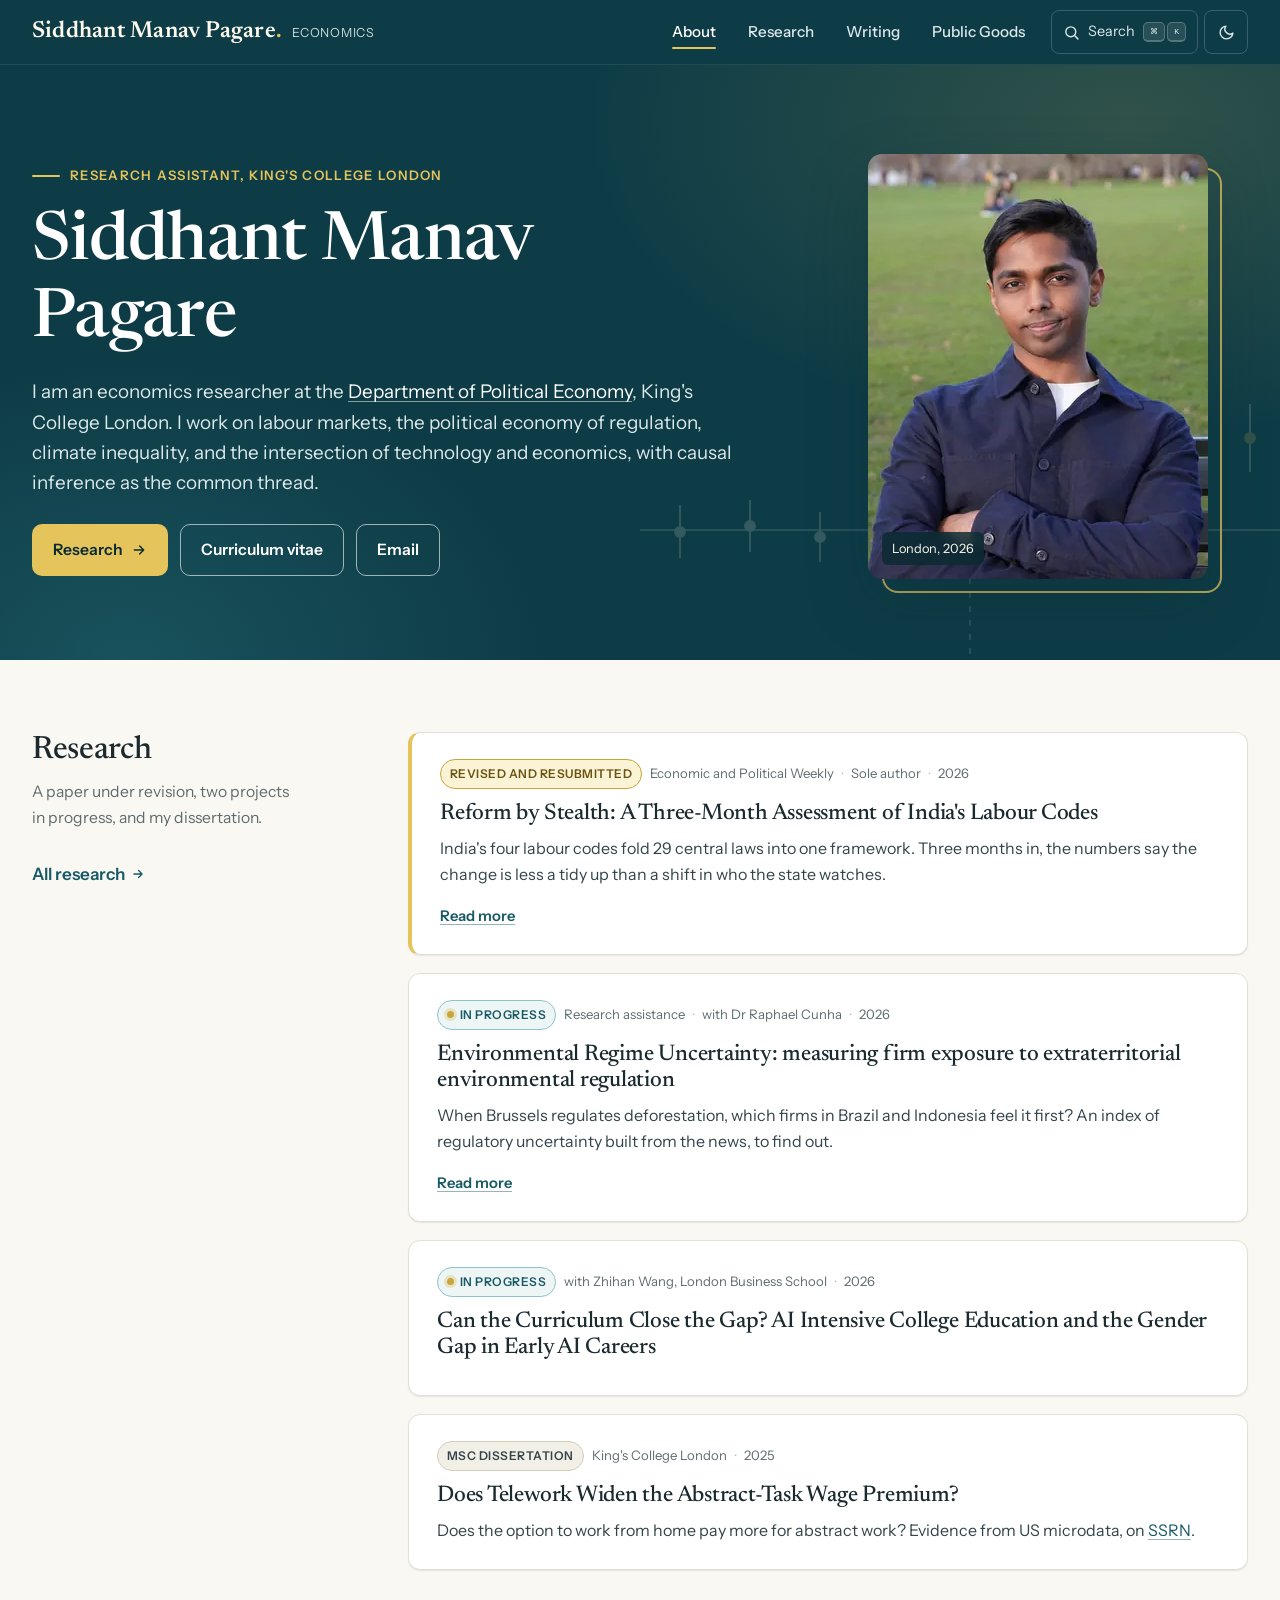
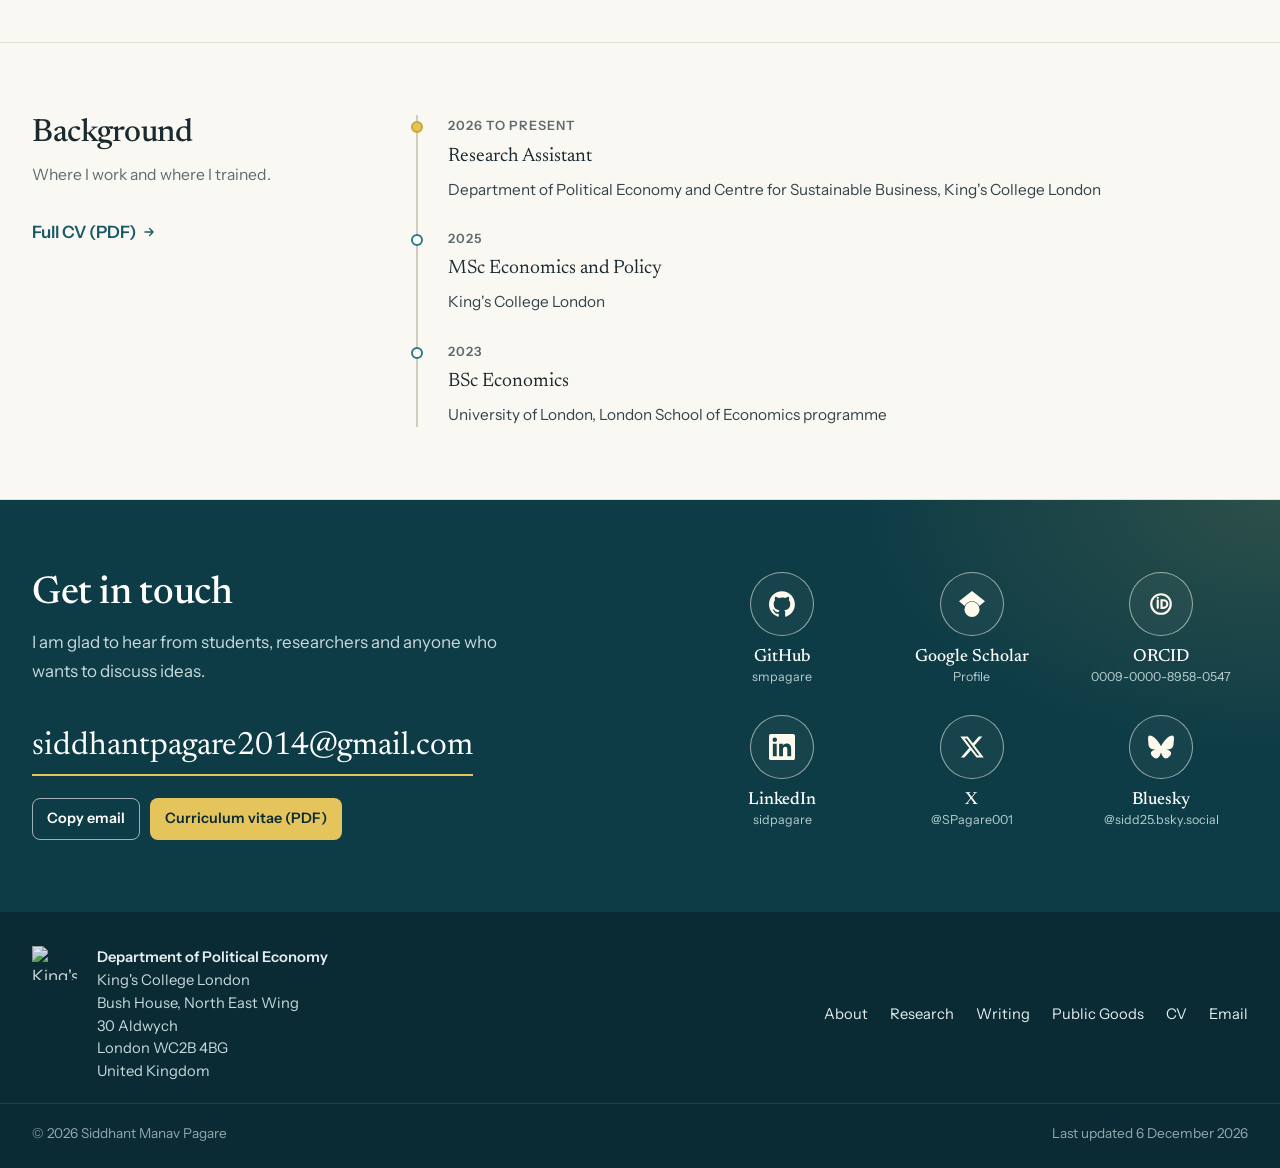
==== commit acfa2aba: "update: footer address lines, visible copy button, circular profiles Set the footer address out in s" ====
--- a/index.html
+++ b/index.html
@@ -31,7 +31,7 @@
     <link rel="preconnect" href="https://fonts.googleapis.com">
     <link rel="preconnect" href="https://fonts.gstatic.com" crossorigin>
     <link href="https://fonts.googleapis.com/css2?family=Instrument+Sans:wght@400;500;600;700&amp;family=Newsreader:opsz,wght@24,400..600&amp;display=swap" rel="stylesheet">
-    <link rel="stylesheet" href="style.css?v=10">
+    <link rel="stylesheet" href="style.css?v=11">
 
     <script type="application/ld+json">
     {
@@ -251,7 +251,7 @@
         <div class="wrap footer-row">
             <div class="footer-address">
                 <a class="footer-affil" href="https://www.kcl.ac.uk/political-economy" target="_blank" rel="noopener" aria-label="Department of Political Economy, King's College London"><img src="kcl-logo.svg" alt="King's College London" width="45" height="34"></a>
-                <address>Department of Political Economy, King's College London<br>Bush House, North East Wing, 30 Aldwych, London WC2B 4BG</address>
+                <address><strong>Department of Political Economy</strong>King's College London<br>Bush House, North East Wing<br>30 Aldwych<br>London WC2B 4BG<br>United Kingdom</address>
             </div>
             <nav class="footer-nav" aria-label="Footer">
                 <a href="index.html">About</a>
@@ -268,6 +268,6 @@
         </div>
     </footer>
 
-    <script src="site.js?v=10" onerror="document.documentElement.classList.remove('js')"></script>
+    <script src="site.js?v=11" onerror="document.documentElement.classList.remove('js')"></script>
 </body>
 </html>
--- a/style.css
+++ b/style.css
@@ -186,12 +186,12 @@
 .hero .lead a { color: #fff; text-decoration-color: rgba(255, 255, 255, 0.5); }
 .hero .lead a:hover { text-decoration-color: #fff; }
 .hero-actions { display: flex; flex-wrap: wrap; gap: 12px; margin-top: 26px; align-items: center; }
-.btn { display: inline-flex; align-items: center; gap: 8px; padding: 12px 20px; border-radius: 10px; font-weight: 600; text-decoration: none; font-size: 0.98rem; border: 1px solid transparent; cursor: pointer; transition: transform .15s ease, background .15s ease, border-color .15s ease, color .15s ease; }
+.btn { display: inline-flex; align-items: center; gap: 8px; padding: 12px 20px; border-radius: 10px; font-weight: 600; text-decoration: none; font-size: 0.98rem; border: 1px solid transparent; background: transparent; cursor: pointer; transition: transform .15s ease, background .15s ease, border-color .15s ease, color .15s ease; }
 .btn:hover { transform: translateY(-1px); text-decoration: none; }
 .btn svg { width: 16px; height: 16px; }
 .btn-gold { background: var(--gold); color: var(--teal-950); }
 .btn-gold:hover { background: #F0D272; color: var(--teal-950); }
-.btn-outline { border-color: rgba(255, 255, 255, 0.45); color: #fff; }
+.btn-outline { border-color: rgba(255, 255, 255, 0.6); color: #fff; background: transparent; }
 .btn-outline:hover { background: rgba(255, 255, 255, 0.10); border-color: #fff; color: #fff; }
 .btn-teal { background: var(--teal-700); color: #fff; }
 .btn-teal:hover { background: var(--teal-800); color: #fff; }
@@ -297,16 +297,16 @@
 .btn.done { background: var(--gold); color: var(--teal-950); border-color: var(--gold); }
 .copy-btn { border: 1px solid var(--line-2); background: var(--bg-2); border-radius: 7px; padding: 5px 10px; font-size: 0.8rem; cursor: pointer; color: var(--ink-2); white-space: nowrap; }
 .copy-btn:hover { border-color: var(--teal-500); color: var(--link); }
-.profiles { list-style: none; margin: 0; padding: 0; display: grid; grid-template-columns: repeat(2, minmax(0, 1fr)); gap: 10px; }
+.profiles { list-style: none; margin: 0; padding: 0; display: grid; grid-template-columns: repeat(3, minmax(0, 1fr)); gap: 30px 16px; }
 .profiles li { min-width: 0; }
-.profiles a { display: flex; align-items: center; gap: 12px; min-width: 0; padding: 10px 12px; border: 1px solid rgba(255, 255, 255, 0.14); border-radius: 12px; text-decoration: none; color: #fff; background: rgba(255, 255, 255, 0.05); transition: border-color .15s ease, transform .15s ease, background .15s ease; }
-.profiles a:hover { border-color: var(--gold); background: rgba(255, 255, 255, 0.09); transform: translateY(-1px); color: #fff; }
-.pf-icon { width: 40px; height: 40px; border-radius: 50%; display: grid; place-items: center; background: var(--cream); color: var(--teal-900); flex-shrink: 0; transition: background .15s ease, color .15s ease; }
-.profiles a:hover .pf-icon { background: var(--gold); color: var(--teal-950); }
-.pf-icon svg { width: 18px; height: 18px; }
-.pf-text { display: flex; flex-direction: column; line-height: 1.25; min-width: 0; }
-.pf-name { font-weight: 600; font-size: 0.94rem; }
-.pf-handle { font-family: var(--font-mono); font-size: 0.74rem; color: #B7CDD1; overflow: hidden; text-overflow: ellipsis; white-space: nowrap; }
+.profiles a { display: flex; flex-direction: column; align-items: center; text-align: center; gap: 10px; min-width: 0; text-decoration: none; color: #fff; }
+.profiles a:hover { color: #fff; }
+.pf-icon { width: 64px; height: 64px; border-radius: 50%; display: grid; place-items: center; border: 1.5px solid rgba(253, 249, 236, 0.55); color: var(--cream); background: rgba(255, 255, 255, 0.04); transition: background .18s ease, color .18s ease, border-color .18s ease, transform .18s ease; }
+.profiles a:hover .pf-icon, .profiles a:focus-visible .pf-icon { background: var(--gold); border-color: var(--gold); color: var(--teal-950); transform: translateY(-3px); }
+.pf-icon svg { width: 26px; height: 26px; }
+.pf-text { display: flex; flex-direction: column; line-height: 1.3; min-width: 0; max-width: 100%; }
+.pf-name { font-family: var(--font-display); font-size: 1.1rem; font-weight: 500; }
+.pf-handle { font-size: 0.78rem; color: #B7CDD1; overflow: hidden; text-overflow: ellipsis; white-space: nowrap; }
 address { font-style: normal; line-height: 1.6; }
 
 /* Link library (public goods) */
@@ -339,8 +339,9 @@
 .site-footer a { color: #E5EEEF; text-decoration: none; }
 .site-footer a:hover { color: #fff; text-decoration: underline; }
 .footer-row { display: flex; align-items: center; justify-content: space-between; gap: 24px; padding-bottom: 20px; border-bottom: 1px solid rgba(255, 255, 255, 0.10); }
-.footer-address { display: flex; align-items: center; gap: 18px; }
-.footer-address address { font-size: 0.9rem; color: #C7DADD; line-height: 1.5; }
+.footer-address { display: flex; align-items: flex-start; gap: 20px; }
+.footer-address address { font-size: 0.92rem; color: #C7DADD; line-height: 1.55; }
+.footer-address address strong { display: block; color: #E5EEEF; font-weight: 600; }
 .footer-affil img { height: 34px; width: auto; opacity: 0.9; }
 .footer-nav { display: flex; flex-wrap: wrap; gap: 6px 22px; font-size: 0.92rem; }
 .footer-bottom { display: flex; flex-wrap: wrap; justify-content: space-between; gap: 10px; padding-top: 18px; font-size: 0.85rem; color: #93A9AE; }
@@ -407,7 +408,9 @@
     .page-title { padding: 36px 0 28px; }
     .link-item { grid-template-columns: 1fr; }
     .link-item .host { justify-self: start; }
-    .profiles { grid-template-columns: 1fr; }
+    .profiles { grid-template-columns: repeat(2, minmax(0, 1fr)); gap: 24px 12px; }
+    .pf-icon { width: 54px; height: 54px; }
+    .pf-name { font-size: 0.98rem; }
     .footer-row { flex-direction: column; align-items: flex-start; }
     .footer-address { align-items: flex-start; flex-direction: column; gap: 10px; }
     .contents-bar .label { display: none; }
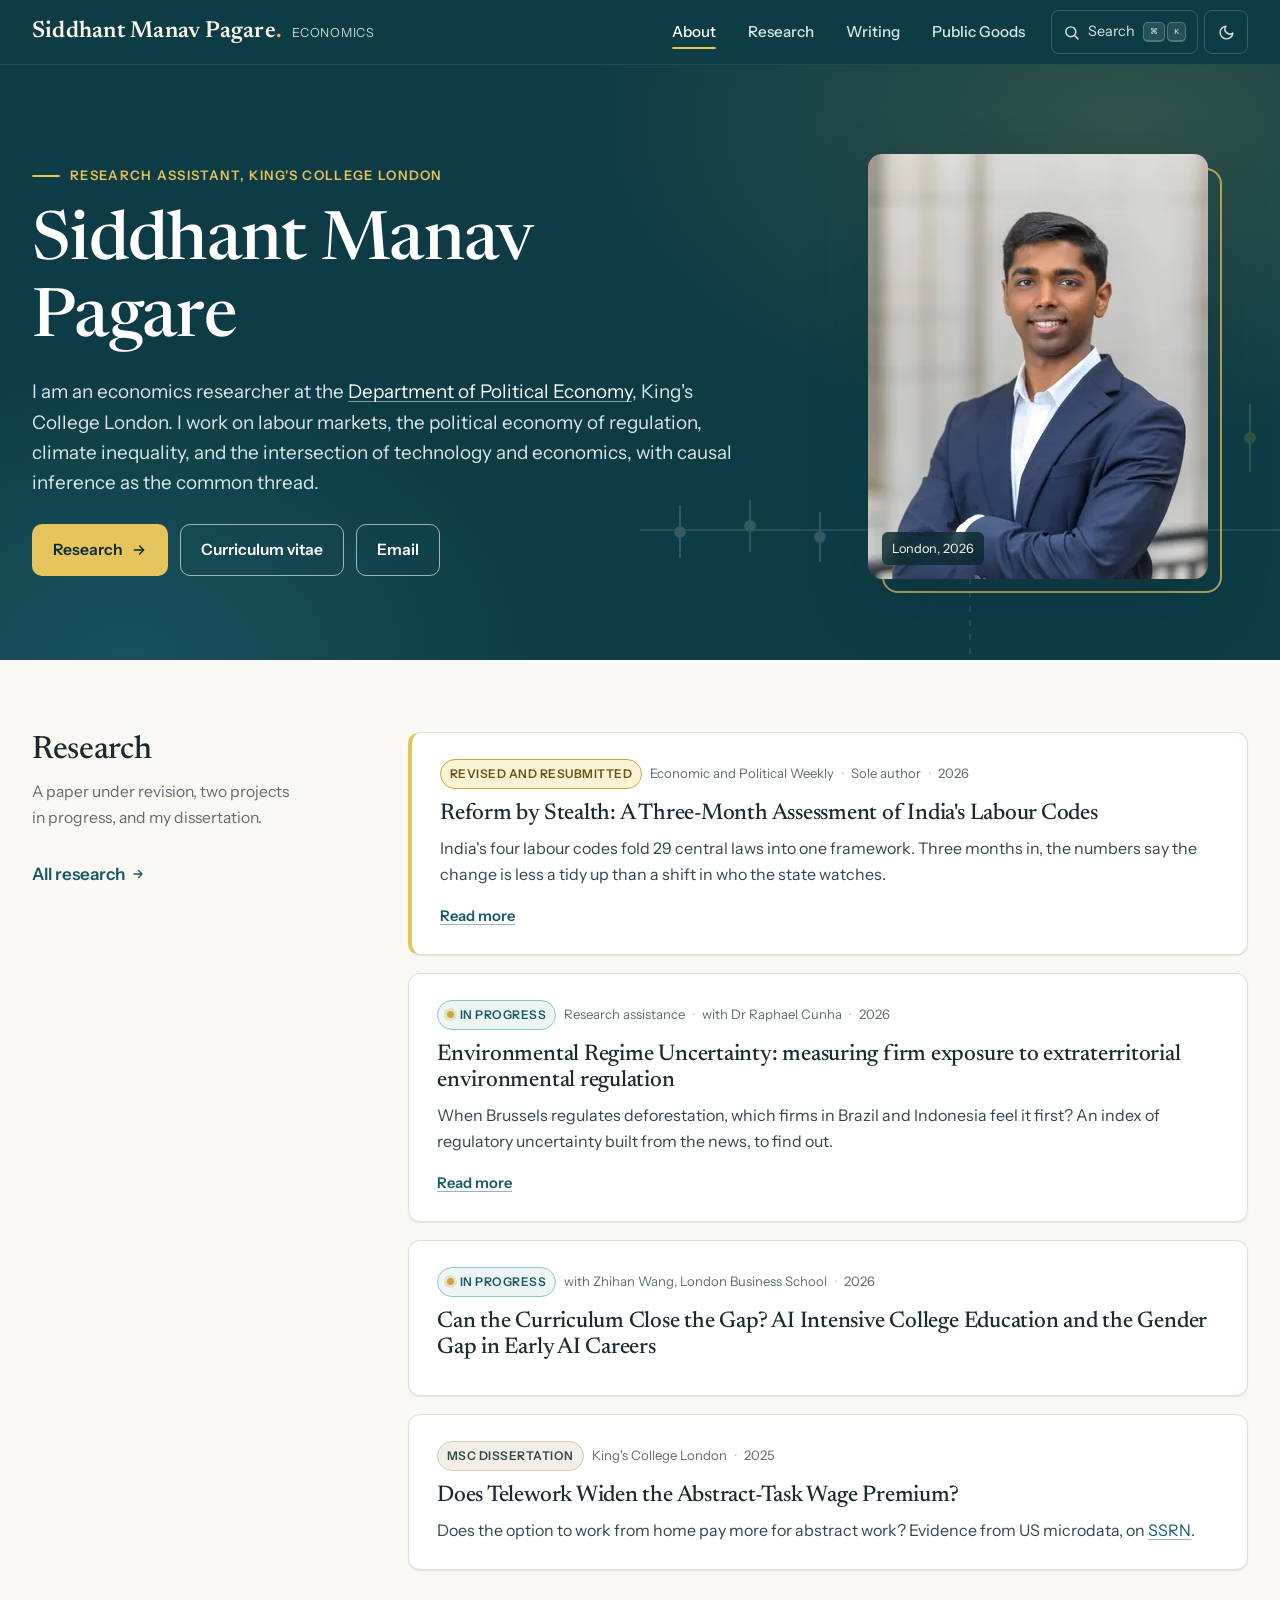
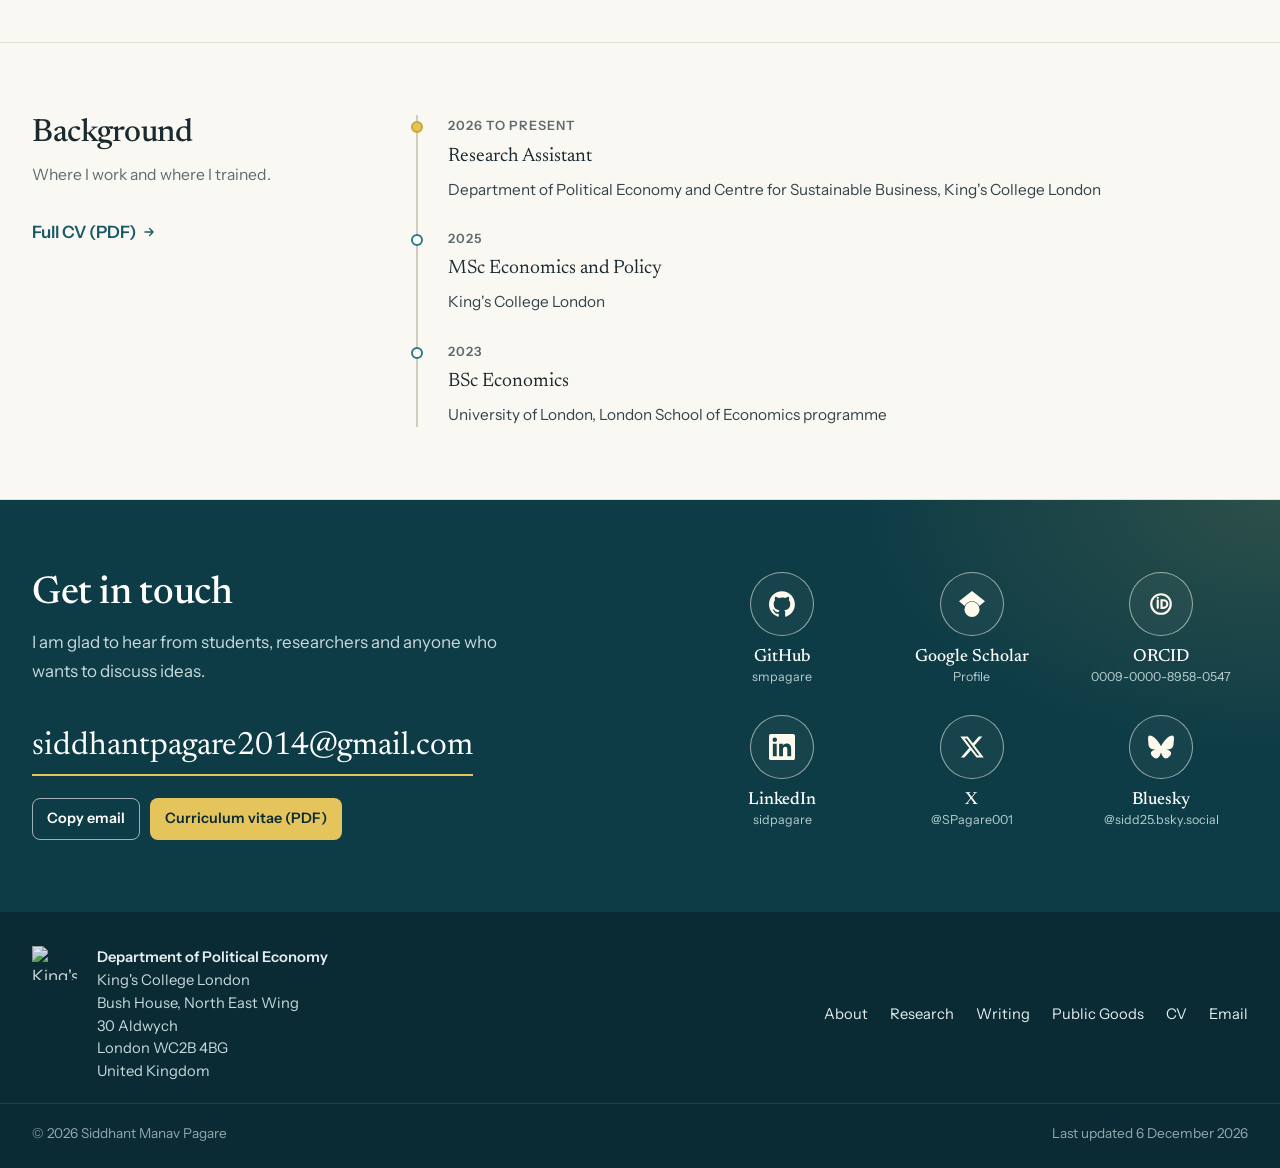
==== commit 1bbfaa0e: "update: new professional portrait Replace the hero portrait set (340, 440, 680 and 1000 widths in JP" ====
--- a/index.html
+++ b/index.html
@@ -14,14 +14,14 @@
     <meta property="og:url" content="https://smpagare.github.io/personal-site/">
     <meta property="og:title" content="Siddhant Manav Pagare">
     <meta property="og:description" content="Research Assistant in the Department of Political Economy, King's College London. Labour markets, regulation, climate inequality, technology and economics.">
-    <meta property="og:image" content="https://smpagare.github.io/personal-site/og-image.jpg">
+    <meta property="og:image" content="https://smpagare.github.io/personal-site/og-image.jpg?v=2">
     <meta property="og:image:width" content="1200">
     <meta property="og:image:height" content="630">
     <meta property="og:image:alt" content="Siddhant Manav Pagare, Research Assistant, King's College London">
     <meta name="twitter:card" content="summary_large_image">
     <meta name="twitter:title" content="Siddhant Manav Pagare">
     <meta name="twitter:description" content="Research Assistant in the Department of Political Economy, King's College London. Labour markets, regulation, climate inequality, technology and economics.">
-    <meta name="twitter:image" content="https://smpagare.github.io/personal-site/og-image.jpg">
+    <meta name="twitter:image" content="https://smpagare.github.io/personal-site/og-image.jpg?v=2">
 
     <link rel="icon" type="image/svg+xml" href="favicon.svg?v=6">
     <link rel="icon" type="image/png" sizes="32x32" href="favicon-32x32.png?v=6">
@@ -138,8 +138,8 @@
                 </div>
                 <figure class="hero-photo">
                     <picture>
-                        <source type="image/webp" srcset="photo-340.webp 340w, photo-440.webp 440w, photo-680.webp 680w, photo-1000.webp 1000w" sizes="(max-width: 760px) 220px, 340px">
-                        <img src="photo-680.jpg" srcset="photo-340.jpg 340w, photo-440.jpg 440w, photo-680.jpg 680w, photo-1000.jpg 1000w" sizes="(max-width: 760px) 220px, 340px" alt="Portrait of Siddhant Manav Pagare" width="680" height="850" fetchpriority="high">
+                        <source type="image/webp" srcset="photo-340.webp?v=2 340w, photo-440.webp?v=2 440w, photo-680.webp?v=2 680w, photo-1000.webp?v=2 1000w" sizes="(max-width: 760px) 220px, 340px">
+                        <img src="photo-680.jpg?v=2" srcset="photo-340.jpg?v=2 340w, photo-440.jpg?v=2 440w, photo-680.jpg?v=2 680w, photo-1000.jpg?v=2 1000w" sizes="(max-width: 760px) 220px, 340px" alt="Portrait of Siddhant Manav Pagare" width="680" height="850" fetchpriority="high">
                     </picture>
                     <figcaption class="caption">London, 2026</figcaption>
                 </figure>
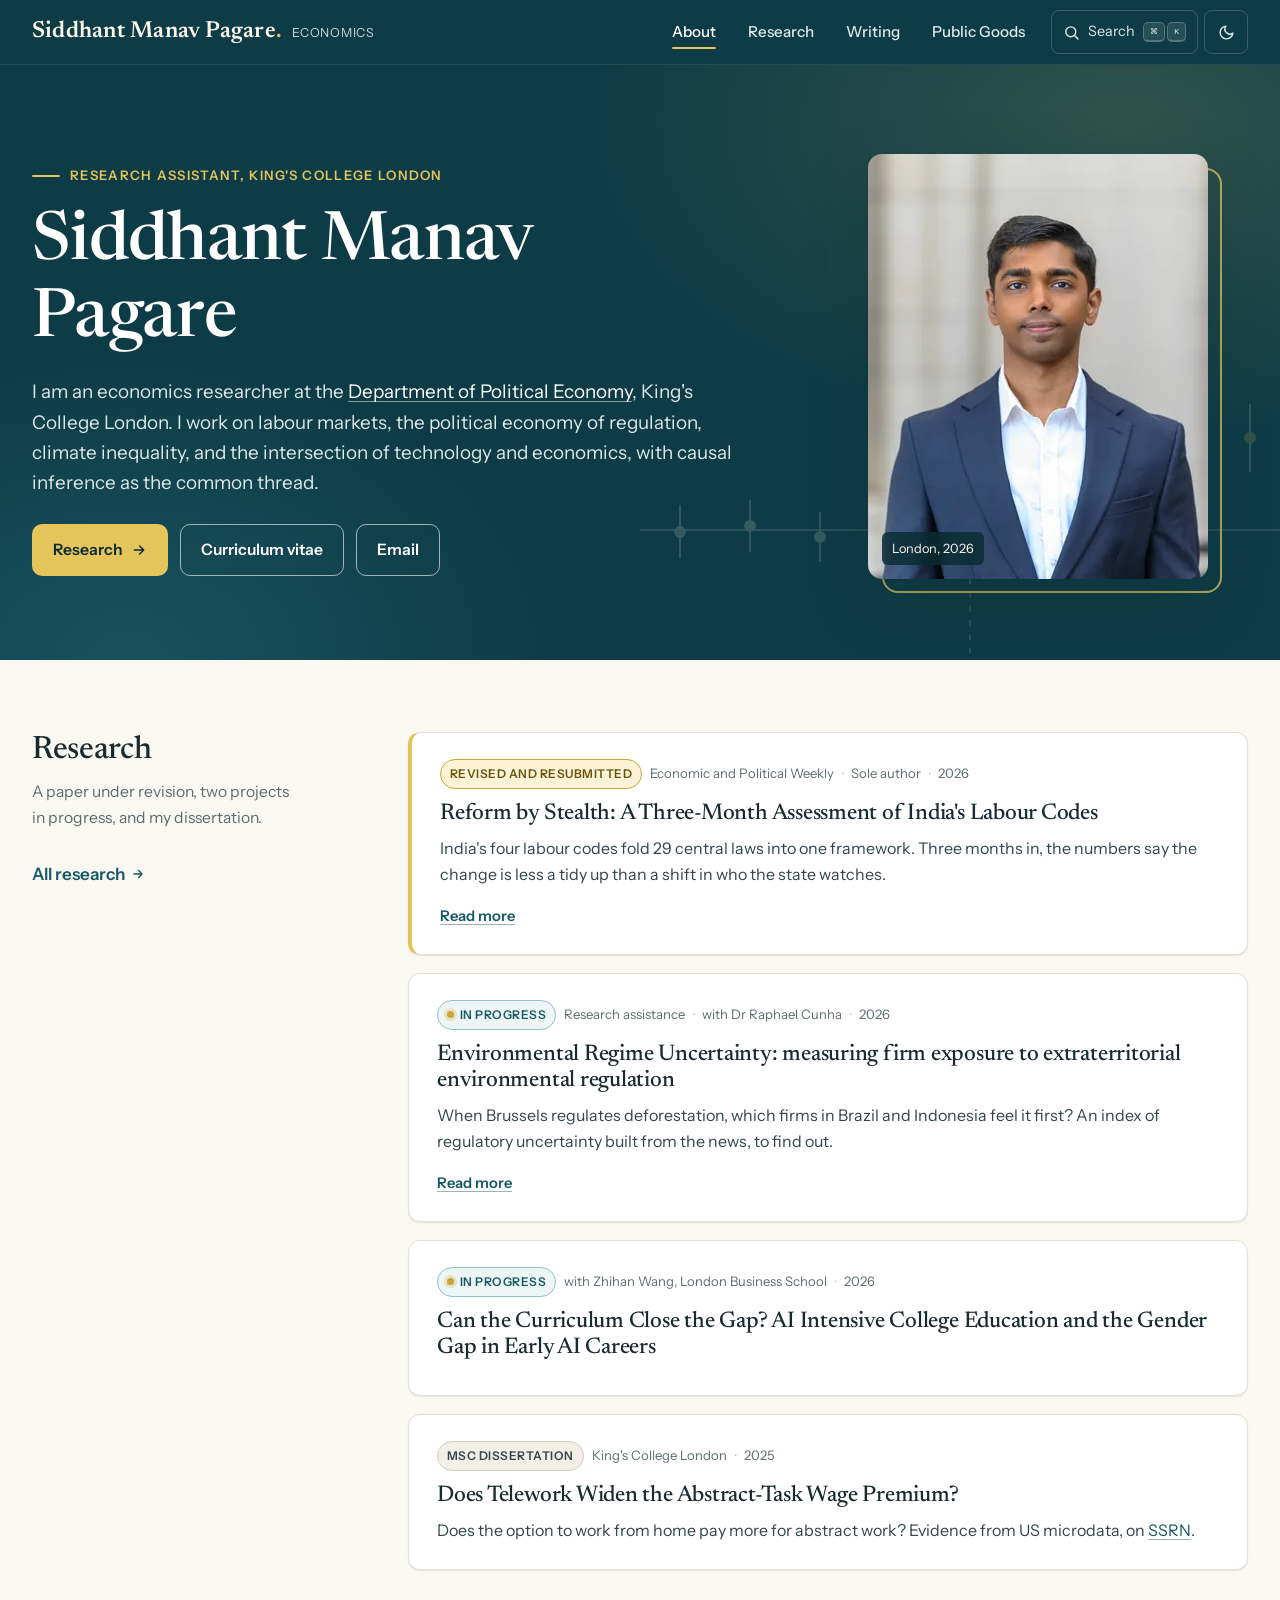
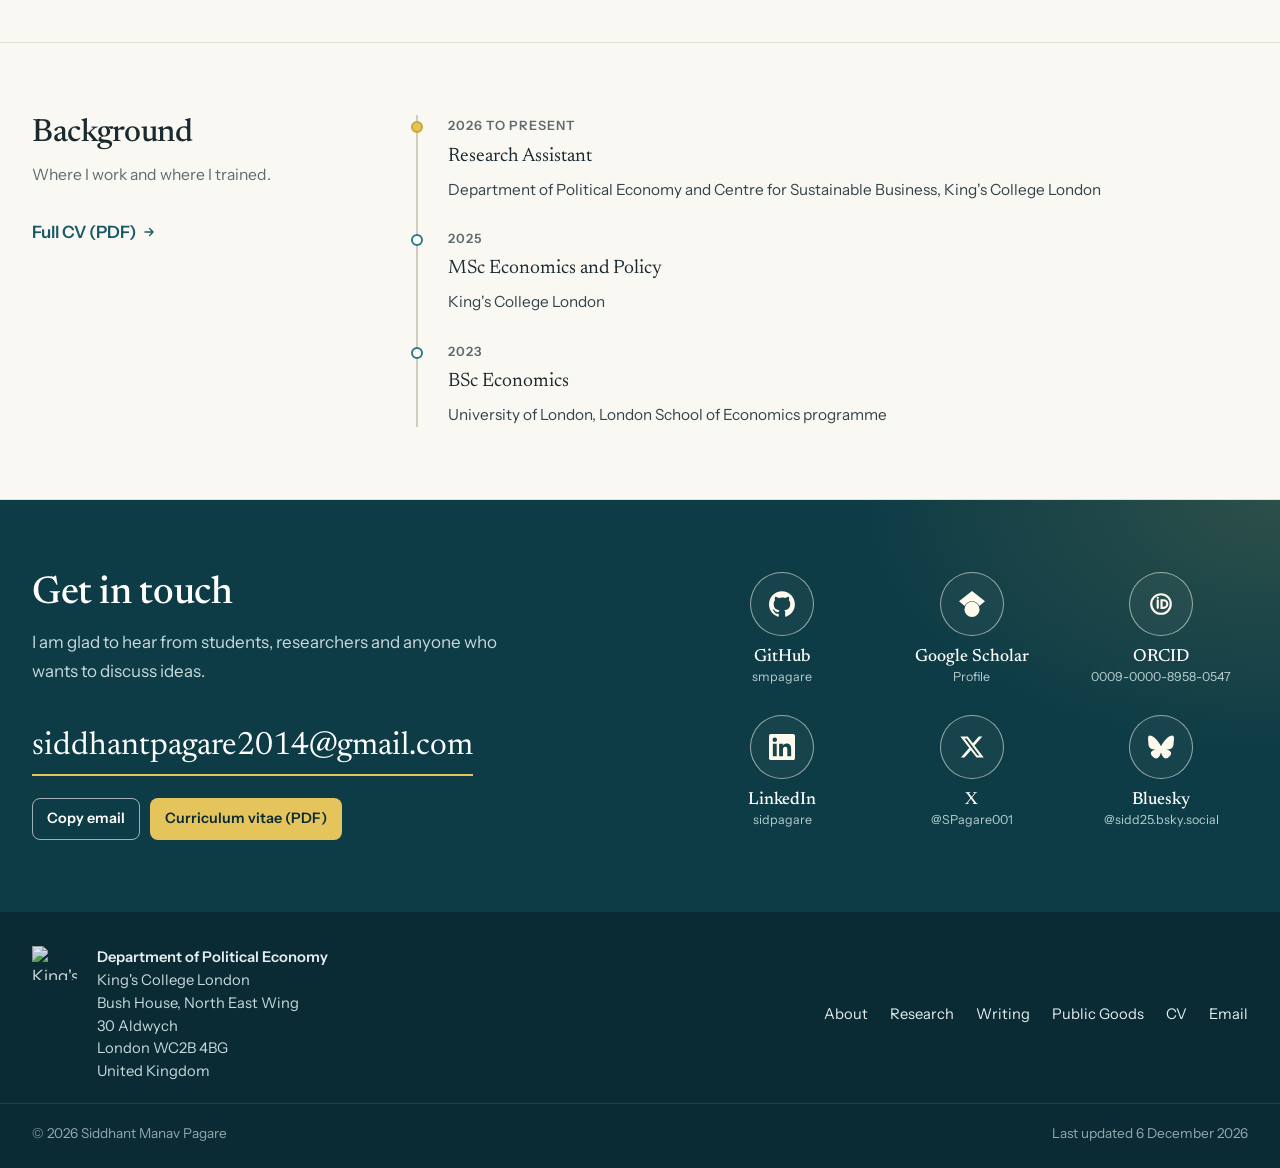
==== commit a2b87774: "update: replace portrait with the photograph of 17 October Regenerate the responsive portrait set an" ====
--- a/index.html
+++ b/index.html
@@ -14,14 +14,14 @@
     <meta property="og:url" content="https://smpagare.github.io/personal-site/">
     <meta property="og:title" content="Siddhant Manav Pagare">
     <meta property="og:description" content="Research Assistant in the Department of Political Economy, King's College London. Labour markets, regulation, climate inequality, technology and economics.">
-    <meta property="og:image" content="https://smpagare.github.io/personal-site/og-image.jpg?v=2">
+    <meta property="og:image" content="https://smpagare.github.io/personal-site/og-image.jpg?v=4">
     <meta property="og:image:width" content="1200">
     <meta property="og:image:height" content="630">
     <meta property="og:image:alt" content="Siddhant Manav Pagare, Research Assistant, King's College London">
     <meta name="twitter:card" content="summary_large_image">
     <meta name="twitter:title" content="Siddhant Manav Pagare">
     <meta name="twitter:description" content="Research Assistant in the Department of Political Economy, King's College London. Labour markets, regulation, climate inequality, technology and economics.">
-    <meta name="twitter:image" content="https://smpagare.github.io/personal-site/og-image.jpg?v=2">
+    <meta name="twitter:image" content="https://smpagare.github.io/personal-site/og-image.jpg?v=4">
 
     <link rel="icon" type="image/svg+xml" href="favicon.svg?v=6">
     <link rel="icon" type="image/png" sizes="32x32" href="favicon-32x32.png?v=6">
@@ -138,8 +138,8 @@
                 </div>
                 <figure class="hero-photo">
                     <picture>
-                        <source type="image/webp" srcset="photo-340.webp?v=2 340w, photo-440.webp?v=2 440w, photo-680.webp?v=2 680w, photo-1000.webp?v=2 1000w" sizes="(max-width: 760px) 220px, 340px">
-                        <img src="photo-680.jpg?v=2" srcset="photo-340.jpg?v=2 340w, photo-440.jpg?v=2 440w, photo-680.jpg?v=2 680w, photo-1000.jpg?v=2 1000w" sizes="(max-width: 760px) 220px, 340px" alt="Portrait of Siddhant Manav Pagare" width="680" height="850" fetchpriority="high">
+                        <source type="image/webp" srcset="photo-340.webp?v=3 340w, photo-440.webp?v=3 440w, photo-680.webp?v=3 680w, photo-1000.webp?v=3 1000w" sizes="(max-width: 760px) 220px, 340px">
+                        <img src="photo-680.jpg?v=3" srcset="photo-340.jpg?v=3 340w, photo-440.jpg?v=3 440w, photo-680.jpg?v=3 680w, photo-1000.jpg?v=3 1000w" sizes="(max-width: 760px) 220px, 340px" alt="Portrait of Siddhant Manav Pagare" width="680" height="850" fetchpriority="high">
                     </picture>
                     <figcaption class="caption">London, 2026</figcaption>
                 </figure>
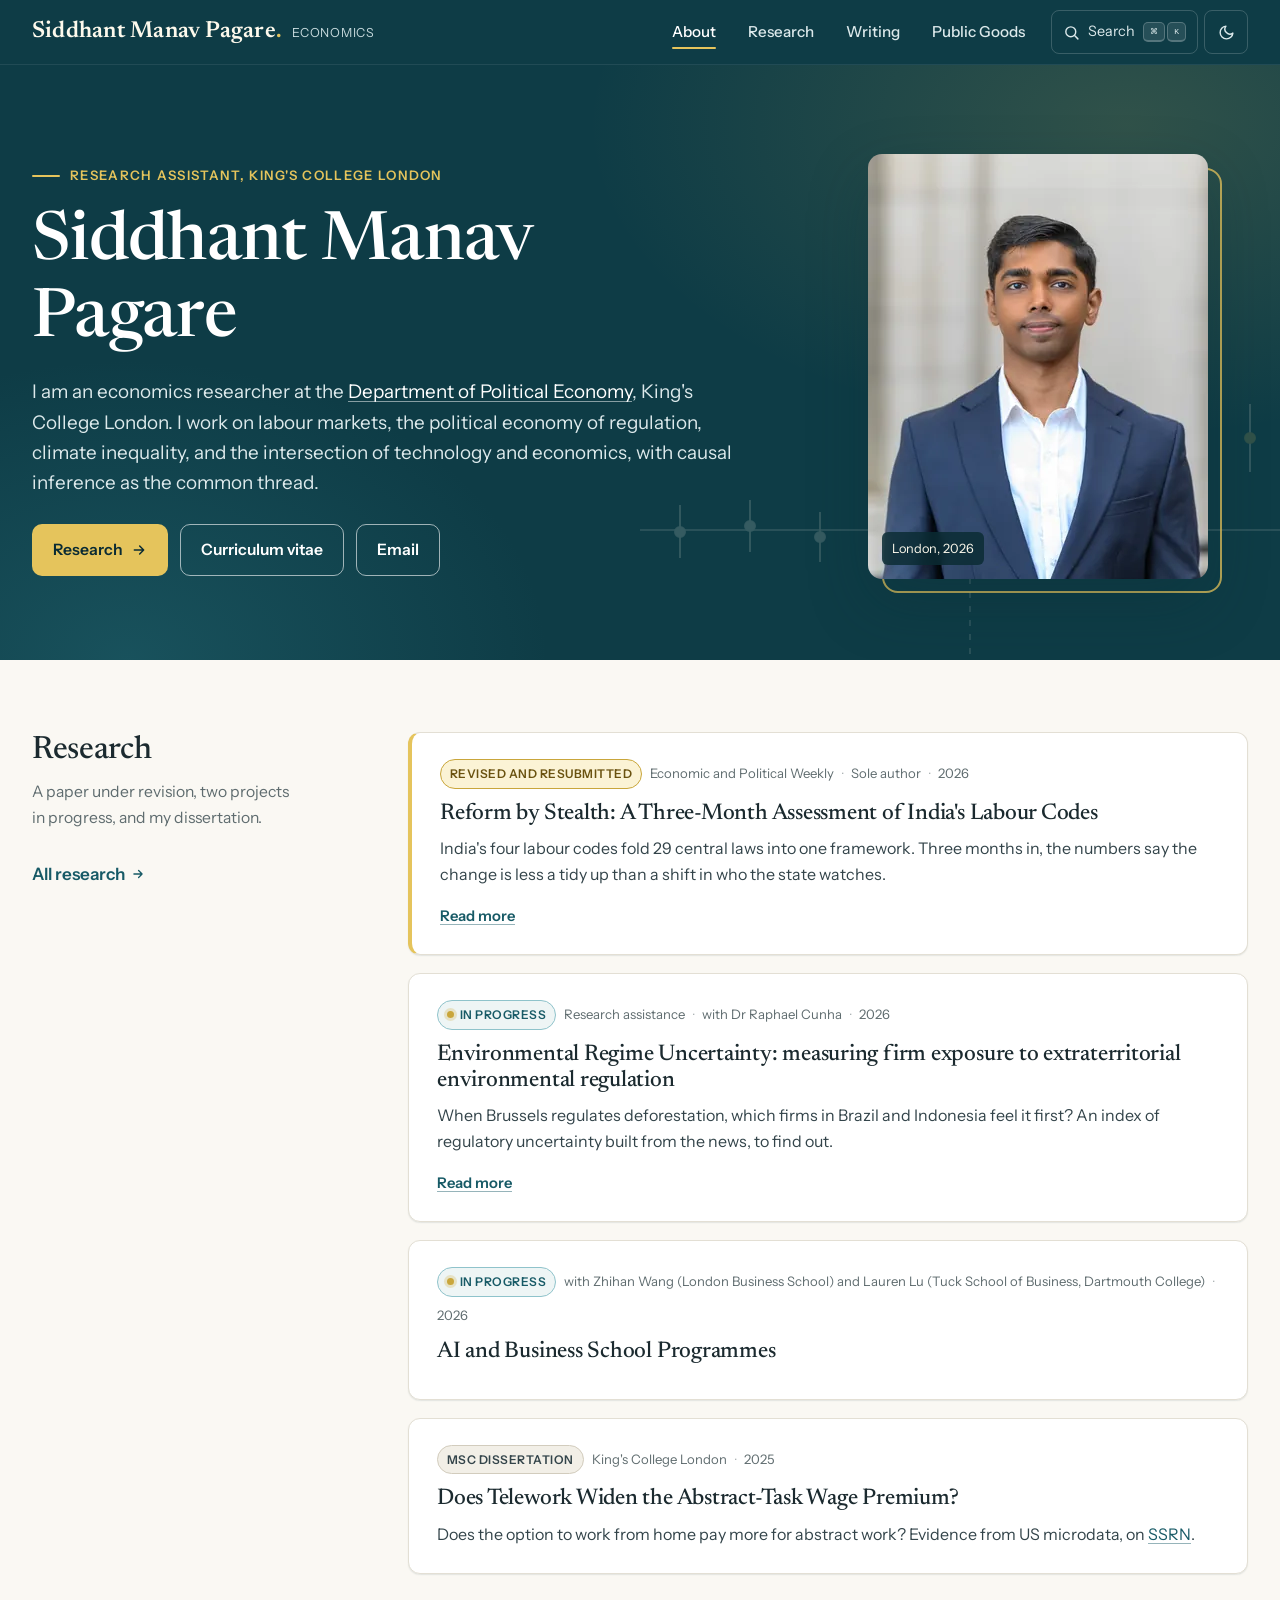
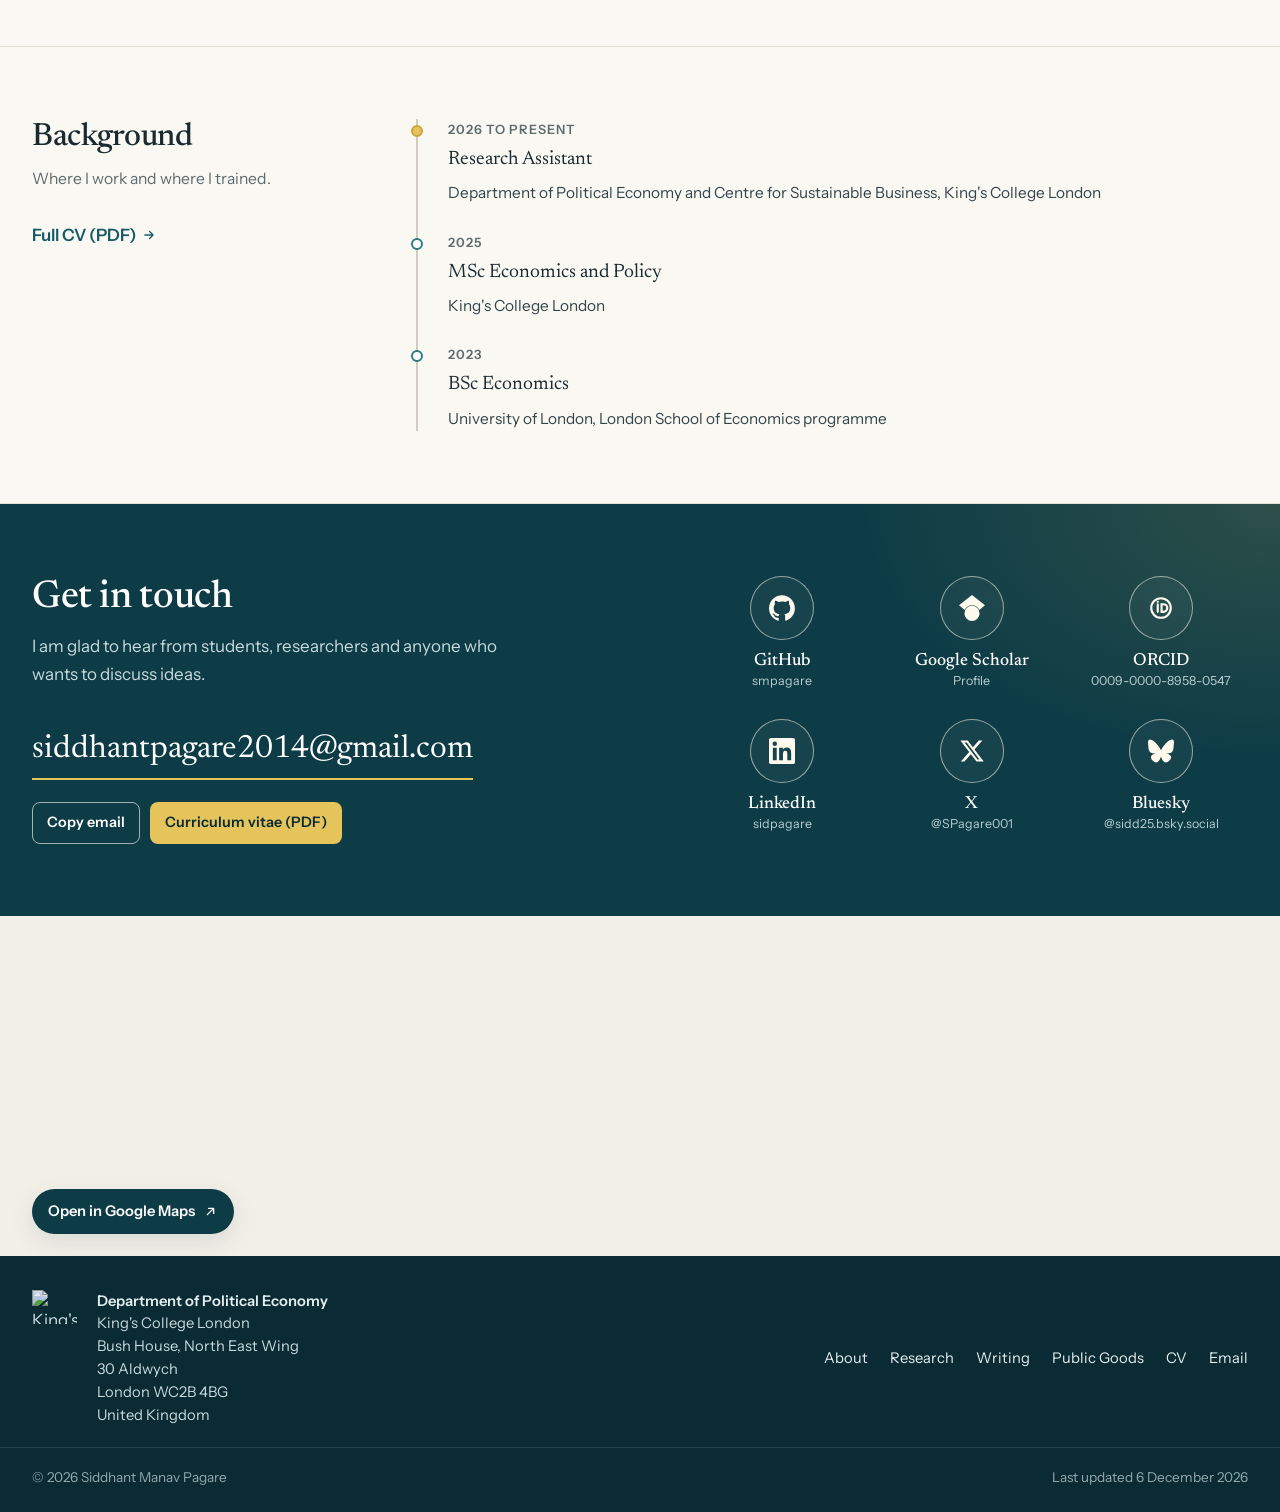
==== commit 66ea8091: "update: Public Goods additions, renamed joint project, department map Public Goods: add 37 links sel" ====
--- a/index.html
+++ b/index.html
@@ -31,7 +31,7 @@
     <link rel="preconnect" href="https://fonts.googleapis.com">
     <link rel="preconnect" href="https://fonts.gstatic.com" crossorigin>
     <link href="https://fonts.googleapis.com/css2?family=Instrument+Sans:wght@400;500;600;700&amp;family=Newsreader:opsz,wght@24,400..600&amp;display=swap" rel="stylesheet">
-    <link rel="stylesheet" href="style.css?v=11">
+    <link rel="stylesheet" href="style.css?v=13">
 
     <script type="application/ld+json">
     {
@@ -175,12 +175,12 @@
                         <div class="card-actions"><a href="research.html#current-projects">Read more</a></div>
                     </article>
 
-                    <article class="card reveal" data-index="Can the Curriculum Close the Gap AI Intensive College Education Gender Gap Early AI Careers Zhihan Wang" id="curriculum-gap">
+                    <article class="card reveal" data-index="AI and Business School Programmes Zhihan Wang Lauren Lu" id="ai-business-schools">
                         <div class="card-meta">
                             <span class="tag tag-teal tag-live">In progress</span>
-                            <span>with Zhihan Wang, London Business School</span><span class="dot">&middot;</span><span>2026</span>
-                        </div>
-                        <h3><a href="research.html#current-projects">Can the Curriculum Close the Gap? AI Intensive College Education and the Gender Gap in Early AI Careers</a></h3>
+                            <span>with Zhihan Wang (London Business School) and Lauren Lu (Tuck School of Business, Dartmouth College)</span><span class="dot">&middot;</span><span>2026</span>
+                        </div>
+                        <h3><a href="research.html#current-projects">AI and Business School Programmes</a></h3>
                     </article>
 
                     <article class="card reveal" data-index="telework remote work wage premium abstract tasks CPS O*NET Dingel Neiman dissertation SSRN" id="telework-dissertation">
@@ -245,6 +245,14 @@
                         </ul>
             </div>
         </section>
+        <!-- Map -->
+        <section class="map-band" aria-label="Location">
+            <iframe title="Map showing Bush House, Aldwych, London" tabindex="-1" data-src="https://www.openstreetmap.org/export/embed.html?bbox=-0.1228%2C51.5115%2C-0.1107%2C51.5147&amp;layer=mapnik&amp;marker=51.51309%2C-0.11675"></iframe>
+            <noscript><iframe title="Map showing Bush House, Aldwych, London" tabindex="-1" src="https://www.openstreetmap.org/export/embed.html?bbox=-0.1228%2C51.5115%2C-0.1107%2C51.5147&amp;layer=mapnik&amp;marker=51.51309%2C-0.11675"></iframe></noscript>
+            <a class="map-link" href="https://www.google.com/maps/search/?api=1&amp;query=Bush+House+North+East+Wing%2C+30+Aldwych%2C+London+WC2B+4BG" target="_blank" rel="noopener" aria-label="Open the department location in Google Maps">
+                <span class="wrap"><span class="map-pill">Open in Google Maps <svg aria-hidden="true" focusable="false" viewBox="0 0 24 24" fill="none" stroke="currentColor" stroke-width="2.2" stroke-linecap="round" stroke-linejoin="round"><path d="M7 17L17 7M9 7h8v8"/></svg></span></span>
+            </a>
+        </section>
     </main>
 
     <footer class="site-footer">
@@ -268,6 +276,6 @@
         </div>
     </footer>
 
-    <script src="site.js?v=11" onerror="document.documentElement.classList.remove('js')"></script>
+    <script src="site.js?v=14" onerror="document.documentElement.classList.remove('js')"></script>
 </body>
 </html>
--- a/style.css
+++ b/style.css
@@ -334,6 +334,18 @@
 .callout { background: var(--teal-050); border: 1px solid var(--teal-100); border-left: 4px solid var(--teal-500); border-radius: var(--radius-sm); padding: 16px 18px; color: var(--ink-2); font-size: 0.96rem; }
 .callout strong { color: var(--ink); }
 
+/* ===== Map band ===== */
+.map-band { position: relative; height: 340px; background: var(--bg-2); overflow: hidden; }
+.map-band iframe { width: 100%; height: 100%; border: 0; display: block; pointer-events: none; filter: grayscale(0.35) contrast(1.02); }
+:root[data-theme="dark"] .map-band iframe { filter: invert(0.92) hue-rotate(180deg) grayscale(0.3) brightness(0.95); }
+@media (prefers-color-scheme: dark) { :root:not([data-theme="light"]) .map-band iframe { filter: invert(0.92) hue-rotate(180deg) grayscale(0.3) brightness(0.95); } }
+.map-link { position: absolute; inset: 0; display: flex; align-items: flex-end; text-decoration: none; }
+.map-link .wrap { padding-bottom: 22px; }
+.map-pill { display: inline-flex; align-items: center; gap: 8px; background: var(--teal-900); color: #fff; padding: 10px 16px; border-radius: 999px; font-weight: 600; font-size: 0.92rem; box-shadow: var(--shadow-md); transition: background .15s ease, color .15s ease; }
+.map-pill svg { width: 15px; height: 15px; }
+.map-link:hover .map-pill, .map-link:focus-visible .map-pill { background: var(--gold); color: var(--teal-950); }
+.link-group { scroll-margin-top: calc(var(--header-h) + var(--bar-h) + 20px); }
+
 /* ===== Footer ===== */
 .site-footer { background: var(--teal-950); color: #C7DADD; padding: 34px 0 24px; }
 .site-footer a { color: #E5EEEF; text-decoration: none; }
@@ -406,6 +418,9 @@
     .card h3 { font-size: 1.25rem; }
     .entry { grid-template-columns: 1fr; gap: 4px; }
     .page-title { padding: 36px 0 28px; }
+    .map-band { height: 260px; }
+    .map-link { align-items: flex-start; }
+    .map-link .wrap { padding-top: 14px; padding-bottom: 0; }
     .link-item { grid-template-columns: 1fr; }
     .link-item .host { justify-self: start; }
     .profiles { grid-template-columns: repeat(2, minmax(0, 1fr)); gap: 24px 12px; }
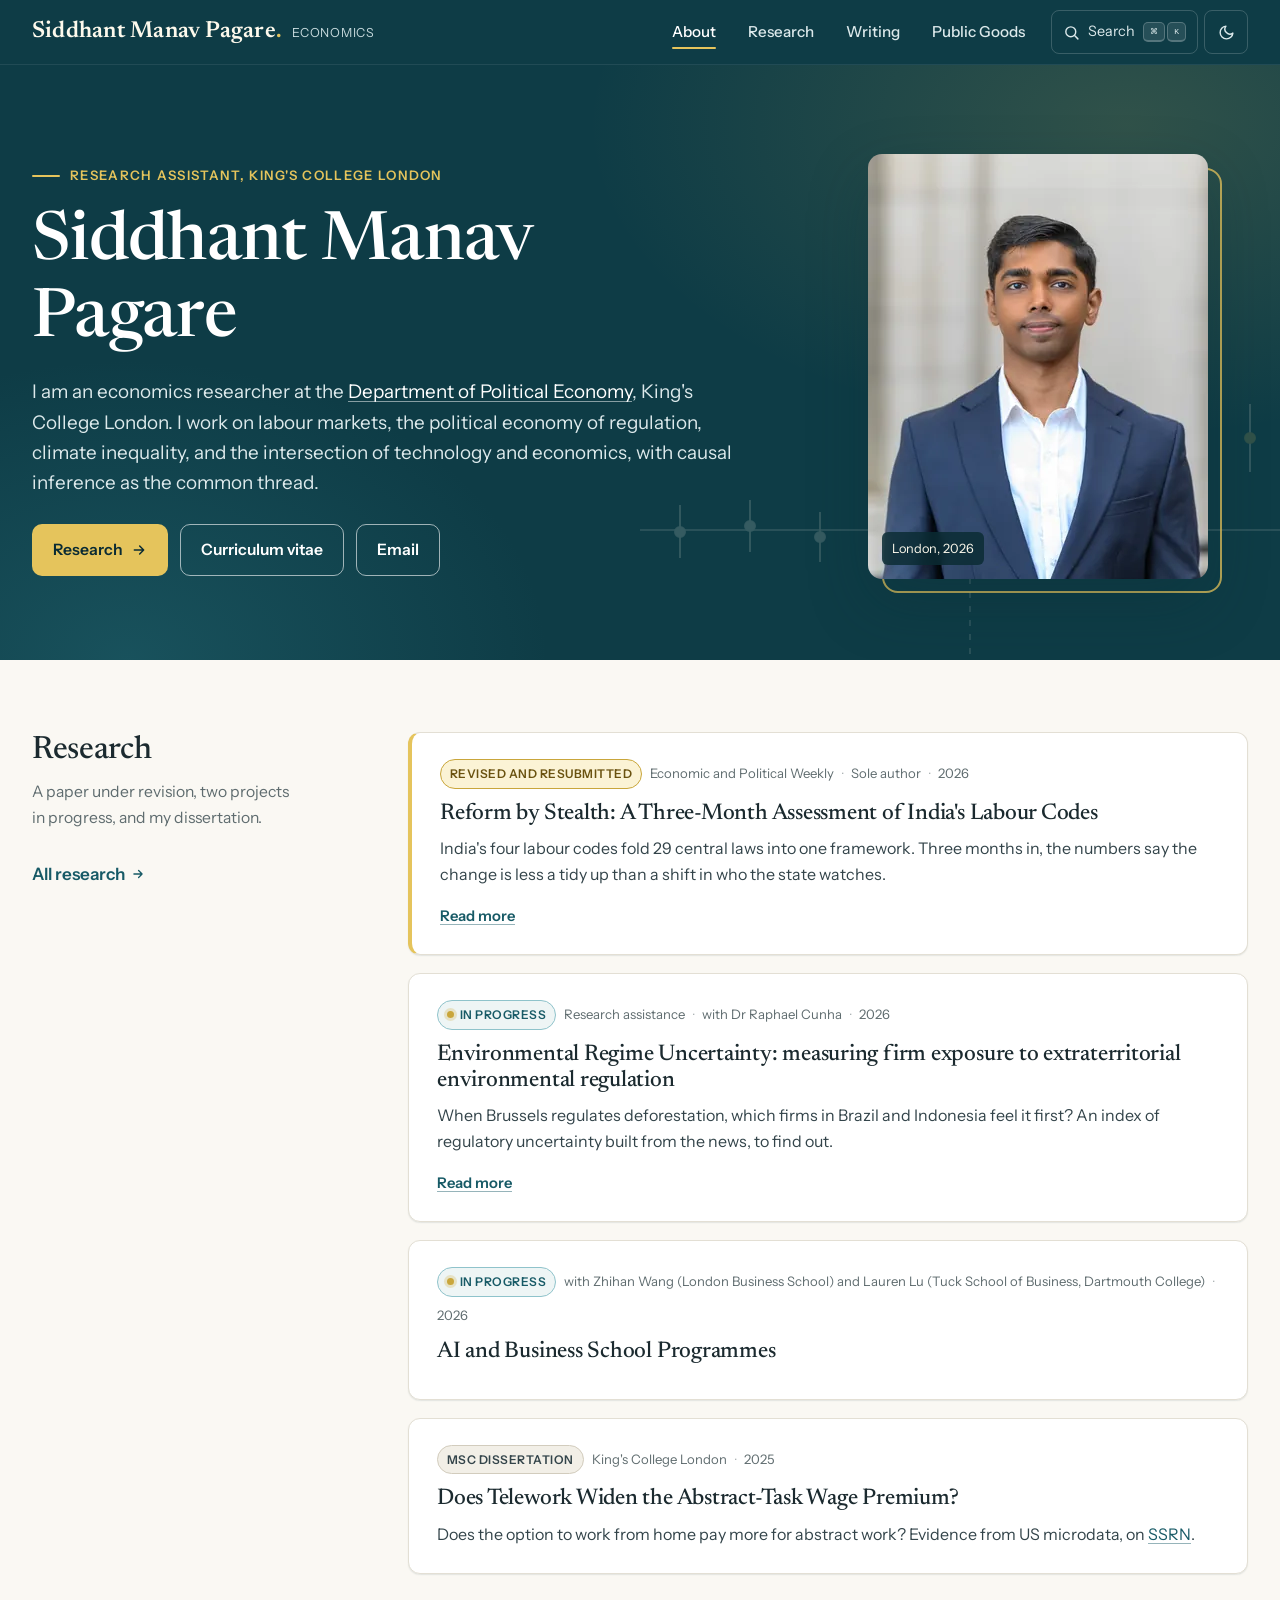
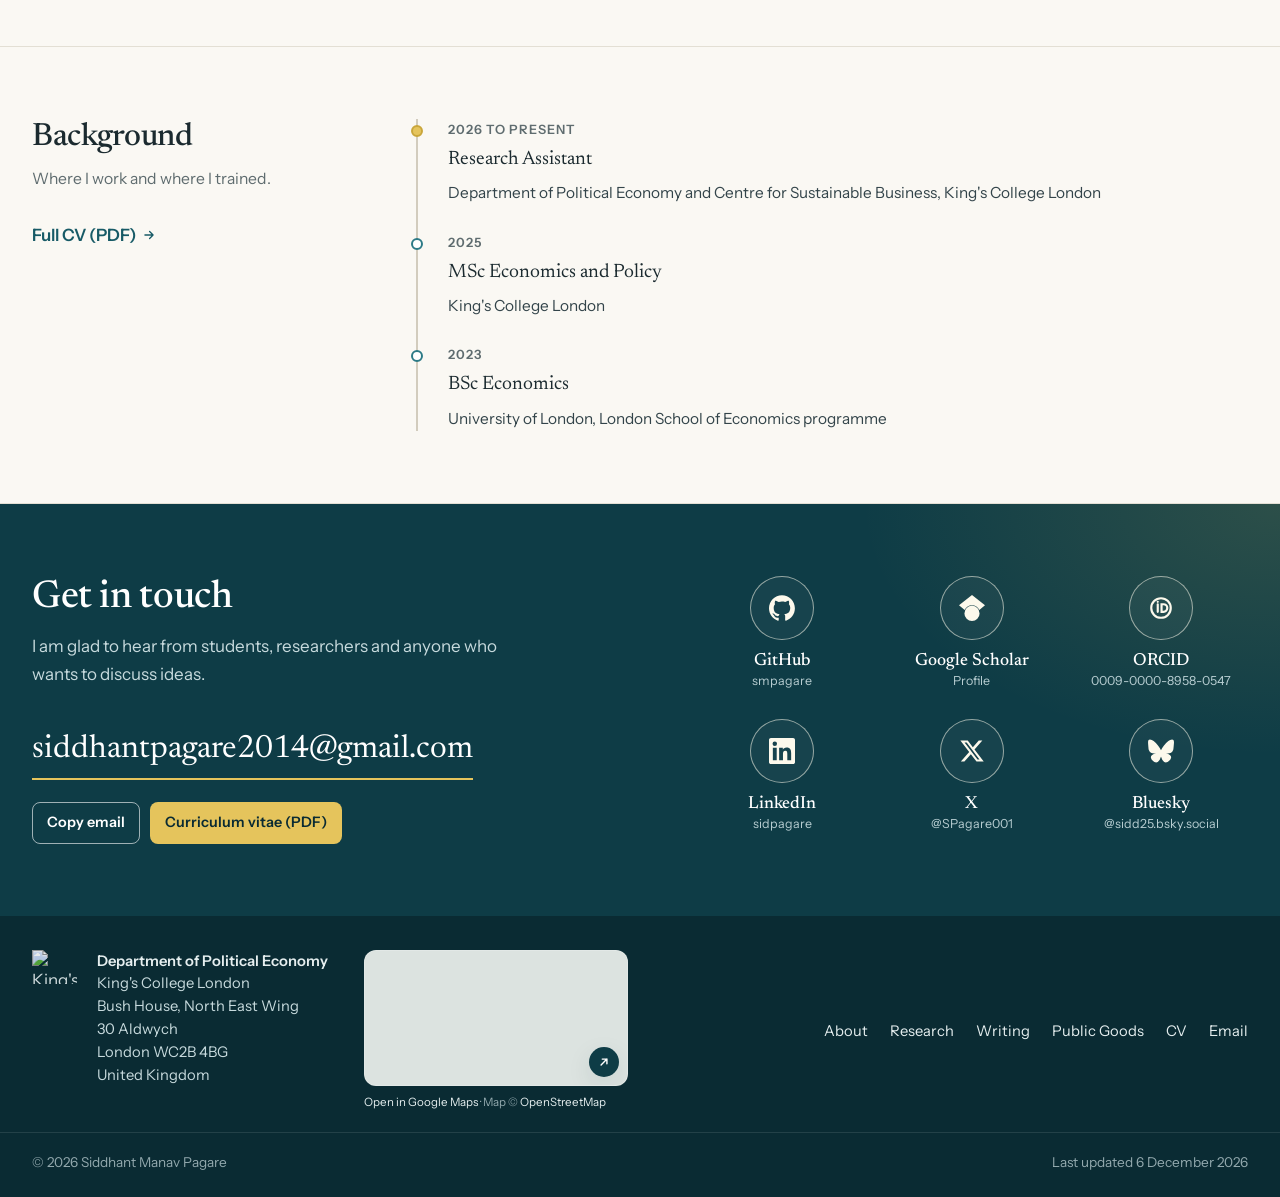
==== commit 2a86804f: "update: map as a small card beside the footer address Replace the full width map strip on the home p" ====
--- a/index.html
+++ b/index.html
@@ -31,7 +31,7 @@
     <link rel="preconnect" href="https://fonts.googleapis.com">
     <link rel="preconnect" href="https://fonts.gstatic.com" crossorigin>
     <link href="https://fonts.googleapis.com/css2?family=Instrument+Sans:wght@400;500;600;700&amp;family=Newsreader:opsz,wght@24,400..600&amp;display=swap" rel="stylesheet">
-    <link rel="stylesheet" href="style.css?v=13">
+    <link rel="stylesheet" href="style.css?v=14">
 
     <script type="application/ld+json">
     {
@@ -245,14 +245,6 @@
                         </ul>
             </div>
         </section>
-        <!-- Map -->
-        <section class="map-band" aria-label="Location">
-            <iframe title="Map showing Bush House, Aldwych, London" tabindex="-1" data-src="https://www.openstreetmap.org/export/embed.html?bbox=-0.1228%2C51.5115%2C-0.1107%2C51.5147&amp;layer=mapnik&amp;marker=51.51309%2C-0.11675"></iframe>
-            <noscript><iframe title="Map showing Bush House, Aldwych, London" tabindex="-1" src="https://www.openstreetmap.org/export/embed.html?bbox=-0.1228%2C51.5115%2C-0.1107%2C51.5147&amp;layer=mapnik&amp;marker=51.51309%2C-0.11675"></iframe></noscript>
-            <a class="map-link" href="https://www.google.com/maps/search/?api=1&amp;query=Bush+House+North+East+Wing%2C+30+Aldwych%2C+London+WC2B+4BG" target="_blank" rel="noopener" aria-label="Open the department location in Google Maps">
-                <span class="wrap"><span class="map-pill">Open in Google Maps <svg aria-hidden="true" focusable="false" viewBox="0 0 24 24" fill="none" stroke="currentColor" stroke-width="2.2" stroke-linecap="round" stroke-linejoin="round"><path d="M7 17L17 7M9 7h8v8"/></svg></span></span>
-            </a>
-        </section>
     </main>
 
     <footer class="site-footer">
@@ -260,6 +252,14 @@
             <div class="footer-address">
                 <a class="footer-affil" href="https://www.kcl.ac.uk/political-economy" target="_blank" rel="noopener" aria-label="Department of Political Economy, King's College London"><img src="kcl-logo.svg" alt="King's College London" width="45" height="34"></a>
                 <address><strong>Department of Political Economy</strong>King's College London<br>Bush House, North East Wing<br>30 Aldwych<br>London WC2B 4BG<br>United Kingdom</address>
+                <div class="footer-map">
+                    <div class="map-box">
+                        <iframe title="Map showing Bush House, Aldwych, London" tabindex="-1" data-src="https://www.openstreetmap.org/export/embed.html?bbox=-0.1198%2C51.5118%2C-0.1137%2C51.5144&amp;layer=mapnik&amp;marker=51.51309%2C-0.11675"></iframe>
+                        <noscript><iframe title="Map showing Bush House, Aldwych, London" tabindex="-1" src="https://www.openstreetmap.org/export/embed.html?bbox=-0.1198%2C51.5118%2C-0.1137%2C51.5144&amp;layer=mapnik&amp;marker=51.51309%2C-0.11675"></iframe></noscript>
+                        <a class="map-link" href="https://www.google.com/maps/search/?api=1&amp;query=Bush+House+North+East+Wing%2C+30+Aldwych%2C+London+WC2B+4BG" target="_blank" rel="noopener" aria-label="Open the department location in Google Maps"><span class="map-badge"><svg aria-hidden="true" focusable="false" viewBox="0 0 24 24" fill="none" stroke="currentColor" stroke-width="2.4" stroke-linecap="round" stroke-linejoin="round"><path d="M7 17L17 7M9 7h8v8"/></svg></span></a>
+                    </div>
+                    <p class="map-credit"><a href="https://www.google.com/maps/search/?api=1&amp;query=Bush+House+North+East+Wing%2C+30+Aldwych%2C+London+WC2B+4BG" target="_blank" rel="noopener">Open in Google Maps</a> &middot; Map &copy; <a href="https://www.openstreetmap.org/copyright" target="_blank" rel="noopener">OpenStreetMap</a></p>
+                </div>
             </div>
             <nav class="footer-nav" aria-label="Footer">
                 <a href="index.html">About</a>
@@ -276,6 +276,6 @@
         </div>
     </footer>
 
-    <script src="site.js?v=14" onerror="document.documentElement.classList.remove('js')"></script>
+    <script src="site.js?v=15" onerror="document.documentElement.classList.remove('js')"></script>
 </body>
 </html>
--- a/style.css
+++ b/style.css
@@ -334,16 +334,17 @@
 .callout { background: var(--teal-050); border: 1px solid var(--teal-100); border-left: 4px solid var(--teal-500); border-radius: var(--radius-sm); padding: 16px 18px; color: var(--ink-2); font-size: 0.96rem; }
 .callout strong { color: var(--ink); }
 
-/* ===== Map band ===== */
-.map-band { position: relative; height: 340px; background: var(--bg-2); overflow: hidden; }
-.map-band iframe { width: 100%; height: 100%; border: 0; display: block; pointer-events: none; filter: grayscale(0.35) contrast(1.02); }
-:root[data-theme="dark"] .map-band iframe { filter: invert(0.92) hue-rotate(180deg) grayscale(0.3) brightness(0.95); }
-@media (prefers-color-scheme: dark) { :root:not([data-theme="light"]) .map-band iframe { filter: invert(0.92) hue-rotate(180deg) grayscale(0.3) brightness(0.95); } }
-.map-link { position: absolute; inset: 0; display: flex; align-items: flex-end; text-decoration: none; }
-.map-link .wrap { padding-bottom: 22px; }
-.map-pill { display: inline-flex; align-items: center; gap: 8px; background: var(--teal-900); color: #fff; padding: 10px 16px; border-radius: 999px; font-weight: 600; font-size: 0.92rem; box-shadow: var(--shadow-md); transition: background .15s ease, color .15s ease; }
-.map-pill svg { width: 15px; height: 15px; }
-.map-link:hover .map-pill, .map-link:focus-visible .map-pill { background: var(--gold); color: var(--teal-950); }
+/* ===== Footer map card ===== */
+.footer-map { flex-shrink: 0; }
+.map-box { position: relative; width: 264px; height: 136px; border-radius: 12px; overflow: hidden; border: 1px solid rgba(255, 255, 255, 0.18); background: #DCE3E0; }
+.map-box iframe { position: absolute; left: -50px; top: -45px; width: calc(100% + 100px); height: calc(100% + 90px); border: 0; pointer-events: none; filter: grayscale(0.35) contrast(1.02); }
+:root[data-theme="dark"] .map-box iframe { filter: invert(0.92) hue-rotate(180deg) grayscale(0.3) brightness(0.95); }
+@media (prefers-color-scheme: dark) { :root:not([data-theme="light"]) .map-box iframe { filter: invert(0.92) hue-rotate(180deg) grayscale(0.3) brightness(0.95); } }
+.map-link { position: absolute; inset: 0; }
+.map-badge { position: absolute; right: 8px; bottom: 8px; width: 30px; height: 30px; border-radius: 50%; display: grid; place-items: center; background: var(--teal-900); color: #fff; box-shadow: var(--shadow-md); transition: background .15s ease, color .15s ease; }
+.map-badge svg { width: 14px; height: 14px; }
+.map-link:hover .map-badge, .map-link:focus-visible .map-badge { background: var(--gold); color: var(--teal-950); }
+.map-credit { margin: 7px 0 0; font-size: 0.72rem; color: #93A9AE; }
 .link-group { scroll-margin-top: calc(var(--header-h) + var(--bar-h) + 20px); }
 
 /* ===== Footer ===== */
@@ -351,7 +352,8 @@
 .site-footer a { color: #E5EEEF; text-decoration: none; }
 .site-footer a:hover { color: #fff; text-decoration: underline; }
 .footer-row { display: flex; align-items: center; justify-content: space-between; gap: 24px; padding-bottom: 20px; border-bottom: 1px solid rgba(255, 255, 255, 0.10); }
-.footer-address { display: flex; align-items: flex-start; gap: 20px; }
+.footer-address { display: flex; align-items: flex-start; gap: 20px; flex-wrap: wrap; }
+.footer-address .footer-map { margin-left: 16px; }
 .footer-address address { font-size: 0.92rem; color: #C7DADD; line-height: 1.55; }
 .footer-address address strong { display: block; color: #E5EEEF; font-weight: 600; }
 .footer-affil img { height: 34px; width: auto; opacity: 0.9; }
@@ -418,15 +420,15 @@
     .card h3 { font-size: 1.25rem; }
     .entry { grid-template-columns: 1fr; gap: 4px; }
     .page-title { padding: 36px 0 28px; }
-    .map-band { height: 260px; }
-    .map-link { align-items: flex-start; }
-    .map-link .wrap { padding-top: 14px; padding-bottom: 0; }
+    .footer-map { width: 100%; }
+    .map-box { width: 100%; height: 170px; }
     .link-item { grid-template-columns: 1fr; }
     .link-item .host { justify-self: start; }
     .profiles { grid-template-columns: repeat(2, minmax(0, 1fr)); gap: 24px 12px; }
     .pf-icon { width: 54px; height: 54px; }
     .pf-name { font-size: 0.98rem; }
     .footer-row { flex-direction: column; align-items: flex-start; }
-    .footer-address { align-items: flex-start; flex-direction: column; gap: 10px; }
+    .footer-address { align-items: flex-start; flex-direction: column; gap: 12px; width: 100%; }
+    .footer-address .footer-map { margin-left: 0; }
     .contents-bar .label { display: none; }
 }
